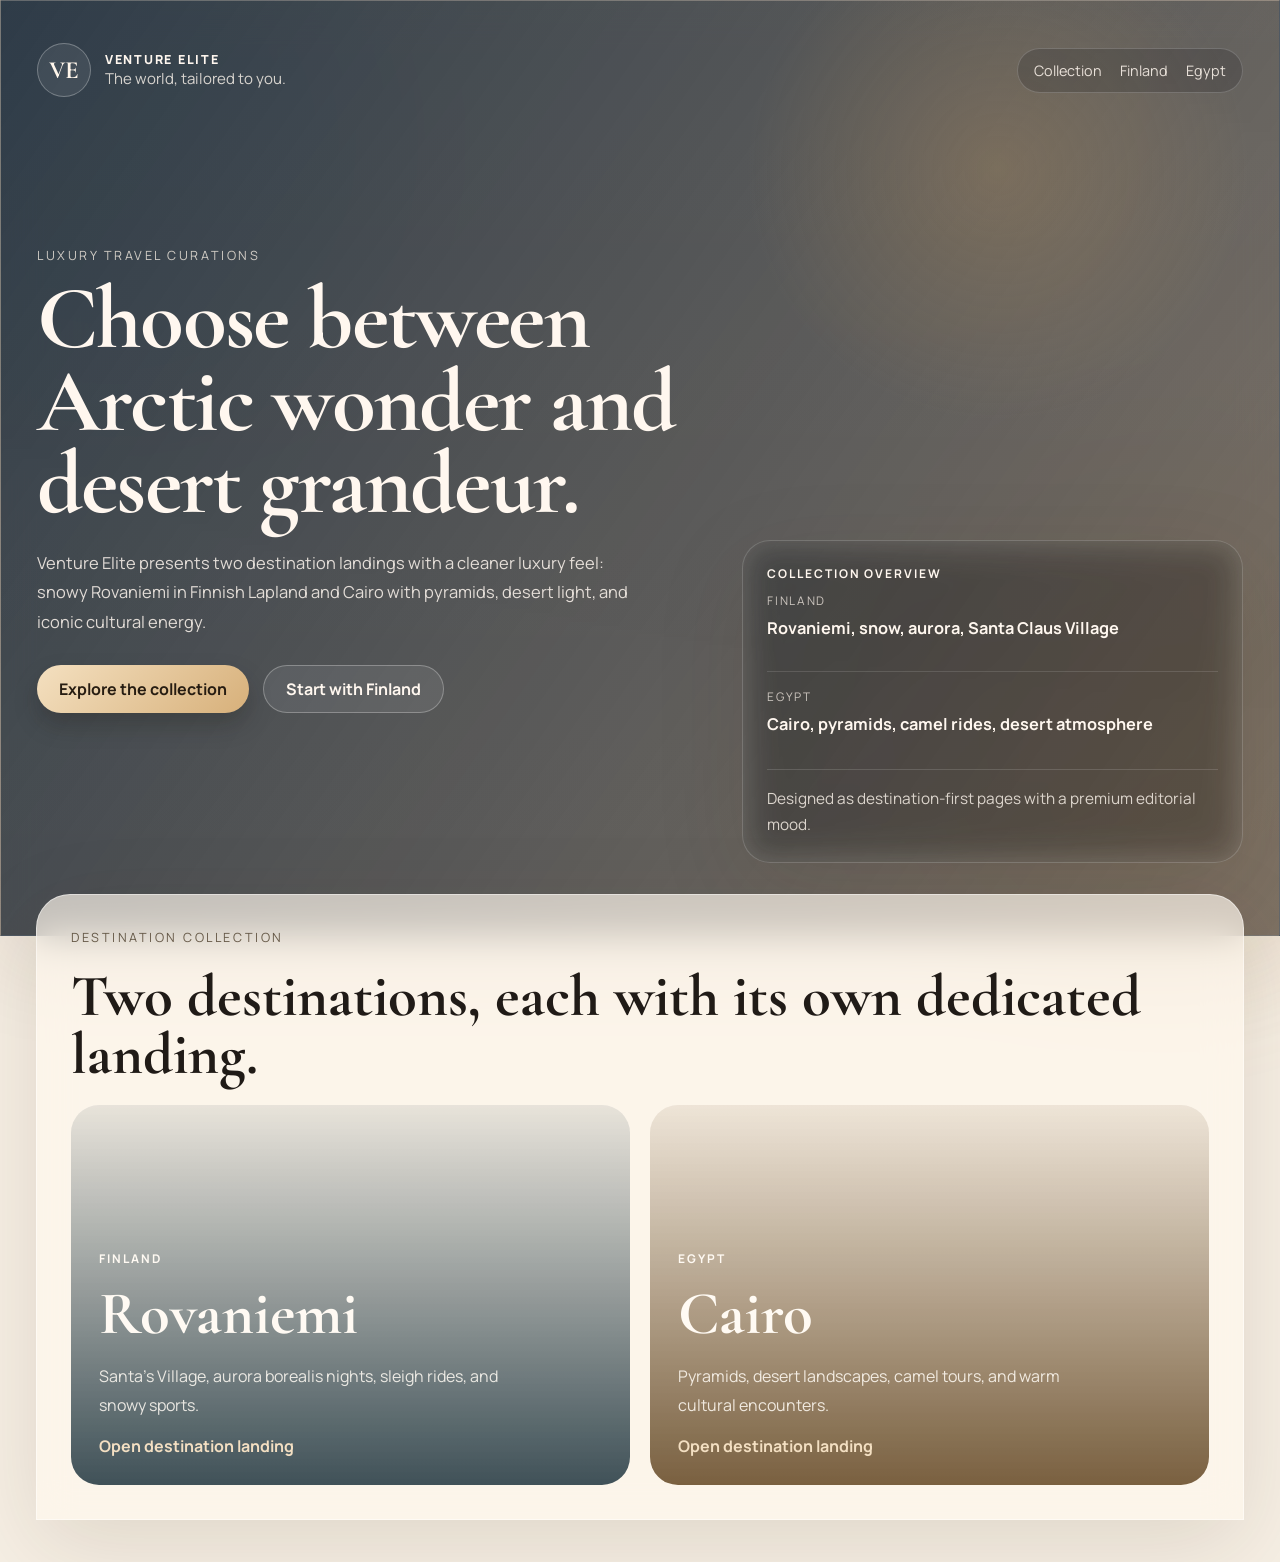
==== index.html @ dc2ef470 "Add files via upload" ====
<!DOCTYPE html>
<html lang="en">
<head>
  <meta charset="UTF-8">
  <meta name="viewport" content="width=device-width, initial-scale=1.0">
  <title>Venture Elite</title>
  <link rel="preconnect" href="https://fonts.googleapis.com">
  <link rel="preconnect" href="https://fonts.gstatic.com" crossorigin>
  <link href="https://fonts.googleapis.com/css2?family=Cormorant+Garamond:wght@500;600;700&family=Manrope:wght@400;500;700;800&display=swap" rel="stylesheet">
  <link rel="stylesheet" href="styles.css">
</head>
<body id="top" class="full-bleed">
  <div class="ambient ambient-one"></div>
  <div class="ambient ambient-two"></div>

  <div class="page-shell landing-shell">
    <header class="hero reveal">
      <nav class="topbar">
        <a class="brand-lockup" href="index.html">
          <div class="brand-mark">VE</div>
          <div class="brand-copy">
            <p class="brand-name">Venture Elite</p>
            <p class="brand-slogan">The world, tailored to you.</p>
          </div>
        </a>

        <div class="nav-links">
          <a href="#collection">Collection</a>
          <a href="finland.html">Finland</a>
          <a href="egypt.html">Egypt</a>
        </div>
      </nav>

      <div class="hero-grid">
        <div class="hero-copy">
          <p class="eyebrow">Luxury Travel Curations</p>
          <h1>Choose between Arctic wonder and desert grandeur.</h1>
          <p class="hero-text">
            Venture Elite presents two destination landings with a cleaner luxury feel: snowy
            Rovaniemi in Finnish Lapland and Cairo with pyramids, desert light, and iconic
            cultural energy.
          </p>

          <div class="hero-actions">
            <a class="hero-button primary" href="#collection">Explore the collection</a>
            <a class="hero-button secondary" href="finland.html">Start with Finland</a>
          </div>
        </div>

        <div class="hero-panel reveal delay-1">
          <div class="hero-panel-card">
            <p class="panel-label">Collection Overview</p>
            <div class="overview-list">
              <div class="overview-item">
                <span>Finland</span>
                <strong>Rovaniemi, snow, aurora, Santa Claus Village</strong>
              </div>
              <div class="overview-item">
                <span>Egypt</span>
                <strong>Cairo, pyramids, camel rides, desert atmosphere</strong>
              </div>
            </div>
            <div class="hero-panel-note">
              Designed as destination-first pages with a premium editorial mood.
            </div>
          </div>
        </div>
      </div>
    </header>

    <main>
      <section class="collection-section reveal" id="collection">
        <div class="section-heading">
          <p class="eyebrow dark">Destination Collection</p>
          <h2>Two destinations, each with its own dedicated landing.</h2>
        </div>

        <div class="collection-grid">
          <a class="collection-card finland-card reveal delay-1" href="finland.html">
            <span class="collection-kicker">Finland</span>
            <h3>Rovaniemi</h3>
            <p>Santa's Village, aurora borealis nights, sleigh rides, and snowy sports.</p>
            <span class="collection-link">Open destination landing</span>
          </a>

          <a class="collection-card egypt-card reveal delay-2" href="egypt.html">
            <span class="collection-kicker">Egypt</span>
            <h3>Cairo</h3>
            <p>Pyramids, desert landscapes, camel tours, and warm cultural encounters.</p>
            <span class="collection-link">Open destination landing</span>
          </a>
        </div>
      </section>
    </main>
  </div>

  <script src="script.js"></script>
</body>
</html>
---- styles.css ----
:root {
  --bg: #efe6d6;
  --bg-deep: #15120f;
  --surface: rgba(255, 248, 238, 0.68);
  --surface-strong: rgba(255, 250, 244, 0.88);
  --surface-dark: rgba(23, 20, 17, 0.62);
  --text: #201b17;
  --muted: #6b6156;
  --line: rgba(32, 27, 23, 0.1);
  --line-light: rgba(255, 255, 255, 0.14);
  --gold: #c69a5c;
  --gold-soft: #f3dfc2;
  --ice: #9bcedf;
  --sand: #dfb36c;
  --shadow: 0 24px 90px rgba(56, 35, 10, 0.12);
}

* {
  box-sizing: border-box;
}

html {
  scroll-behavior: smooth;
}

body {
  margin: 0;
  min-height: 100vh;
  font-family: "Manrope", sans-serif;
  color: var(--text);
  background:
    radial-gradient(circle at top left, rgba(155, 206, 223, 0.32), transparent 28%),
    radial-gradient(circle at top right, rgba(223, 179, 108, 0.26), transparent 24%),
    linear-gradient(180deg, #f8f0e5 0%, #efe5d6 52%, #f6eee3 100%);
  overflow-x: hidden;
}

a {
  color: inherit;
}

body.full-bleed {
  background: #f6efe4;
}

.ambient {
  position: fixed;
  inset: auto;
  width: 34rem;
  height: 34rem;
  border-radius: 50%;
  filter: blur(60px);
  opacity: 0.4;
  pointer-events: none;
  z-index: 0;
}

.ambient-one {
  top: -8rem;
  left: -10rem;
  background: rgba(155, 206, 223, 0.34);
}

.ambient-two {
  right: -10rem;
  top: 28rem;
  background: rgba(223, 179, 108, 0.24);
}

.page-shell {
  position: relative;
  z-index: 1;
  width: min(1240px, calc(100% - 30px));
  margin: 14px auto 32px;
}

.page-shell.landing-shell {
  width: 100%;
  margin: 0;
}

.hero,
.collection-section,
.destination-landing,
.concierge-section,
.story-card,
.tour-card,
.detail-band,
.hero-panel-card,
.floating-review {
  backdrop-filter: blur(18px);
  box-shadow: var(--shadow);
}

.hero {
  position: relative;
  overflow: hidden;
  border-radius: 38px;
  padding: 28px;
  min-height: 760px;
  color: #fff7ef;
  border: 1px solid rgba(255, 255, 255, 0.16);
  background:
    linear-gradient(125deg, rgba(11, 27, 43, 0.86), rgba(35, 20, 7, 0.56)),
    url("https://images.unsplash.com/photo-1516483638261-f4dbaf036963?auto=format&fit=crop&w=1800&q=80") center/cover;
}

.landing-shell .hero {
  border-radius: 0;
  min-height: 100vh;
  padding: 28px 0 48px;
}

.destination-hero.finland-hero {
  background:
    linear-gradient(125deg, rgba(12, 42, 66, 0.68), rgba(18, 32, 44, 0.42)),
    url("https://images.pexels.com/photos/688660/pexels-photo-688660.jpeg?auto=compress&cs=tinysrgb&w=1800") center/cover;
}

.destination-hero.egypt-hero {
  background:
    linear-gradient(125deg, rgba(86, 48, 9, 0.82), rgba(40, 22, 8, 0.56)),
    url("https://images.unsplash.com/photo-1503177119275-0aa32b3a9368?auto=format&fit=crop&w=1800&q=80") center/cover;
}

.hero::before {
  content: "";
  position: absolute;
  inset: 0;
  background:
    radial-gradient(circle at 78% 18%, rgba(198, 154, 92, 0.26), transparent 20%),
    linear-gradient(180deg, rgba(255, 255, 255, 0.02), rgba(255, 255, 255, 0));
  pointer-events: none;
}

.topbar,
.hero-grid {
  position: relative;
  z-index: 1;
}

.topbar {
  display: flex;
  align-items: center;
  justify-content: space-between;
  gap: 24px;
}

.landing-shell .topbar,
.landing-shell .hero-grid {
  width: min(1440px, calc(100% - 72px));
  margin-left: auto;
  margin-right: auto;
}

.landing-shell .topbar {
  padding-top: 14px;
}

.brand-lockup {
  display: inline-flex;
  align-items: center;
  gap: 14px;
  text-decoration: none;
}

.brand-mark {
  width: 54px;
  height: 54px;
  border-radius: 50%;
  display: grid;
  place-items: center;
  font-family: "Cormorant Garamond", serif;
  font-size: 1.55rem;
  font-weight: 700;
  color: #fff6eb;
  background: rgba(255, 255, 255, 0.08);
  border: 1px solid rgba(255, 255, 255, 0.28);
}

.brand-copy p {
  margin: 0;
}

.brand-name {
  text-transform: uppercase;
  letter-spacing: 0.14em;
  font-size: 0.78rem;
  font-weight: 800;
}

.brand-slogan {
  font-size: 0.94rem;
  color: rgba(255, 247, 239, 0.8);
}

.nav-links {
  display: inline-flex;
  align-items: center;
  gap: 18px;
  padding: 12px 16px;
  border-radius: 999px;
  background: rgba(255, 255, 255, 0.08);
  border: 1px solid rgba(255, 255, 255, 0.12);
}

.landing-shell .nav-links {
  background: rgba(32, 34, 37, 0.22);
  border: 1px solid rgba(255, 255, 255, 0.18);
}

.nav-links a {
  text-decoration: none;
  font-size: 0.9rem;
  color: rgba(255, 247, 239, 0.86);
}

.hero-grid {
  display: grid;
  grid-template-columns: 1.15fr 0.85fr;
  gap: 28px;
  align-items: end;
  min-height: calc(760px - 110px);
}

.landing-shell .hero-grid {
  min-height: calc(100vh - 110px);
  padding-bottom: 24px;
}

.hero-copy {
  max-width: 720px;
  align-self: center;
}

.eyebrow {
  margin: 0 0 14px;
  text-transform: uppercase;
  letter-spacing: 0.2em;
  font-size: 0.79rem;
  color: rgba(255, 246, 234, 0.76);
}

.eyebrow.dark {
  color: rgba(56, 40, 20, 0.72);
}

h1,
h2,
h3,
h4 {
  font-family: "Cormorant Garamond", serif;
  font-weight: 700;
}

.hero h1 {
  margin: 0;
  font-size: clamp(3.8rem, 7vw, 6.8rem);
  line-height: 0.92;
  letter-spacing: -0.02em;
}

.hero-text,
.landing-copy p,
.story-card p,
.tour-body p,
.detail-block strong,
.concierge-card p {
  line-height: 1.8;
}

.hero-text {
  max-width: 620px;
  margin: 22px 0 0;
  color: rgba(255, 247, 239, 0.84);
  font-size: 1.03rem;
}

.hero-actions {
  display: flex;
  gap: 14px;
  flex-wrap: wrap;
  margin-top: 28px;
}

.hero-button {
  display: inline-flex;
  align-items: center;
  justify-content: center;
  min-height: 48px;
  padding: 12px 22px;
  border-radius: 999px;
  text-decoration: none;
  font-weight: 700;
  transition: transform 180ms ease, box-shadow 180ms ease, background 180ms ease;
}

.hero-button:hover {
  transform: translateY(-2px);
}

.hero-button.primary {
  color: #271d12;
  background: linear-gradient(135deg, #f4e0c0, #d7b07a);
  box-shadow: 0 12px 24px rgba(25, 19, 14, 0.24);
}

.hero-button.secondary {
  color: #fff7ef;
  border: 1px solid rgba(255, 255, 255, 0.28);
  background: rgba(255, 255, 255, 0.08);
}

.hero-panel {
  display: grid;
  gap: 16px;
  align-self: end;
}

.hero-panel-card,
.floating-review {
  border-radius: 28px;
  padding: 24px;
  background: rgba(255, 250, 243, 0.1);
  border: 1px solid rgba(255, 255, 255, 0.16);
}

.hero-panel-note {
  margin-top: 16px;
  padding-top: 16px;
  border-top: 1px solid rgba(255, 255, 255, 0.14);
  color: rgba(255, 247, 239, 0.8);
  line-height: 1.7;
  font-size: 0.96rem;
}

.overview-list {
  display: grid;
  gap: 14px;
}

.overview-item {
  padding: 16px 0;
  border-top: 1px solid rgba(255, 255, 255, 0.12);
}

.overview-item:first-child {
  border-top: 0;
  padding-top: 0;
}

.overview-item span {
  display: block;
  margin-bottom: 6px;
  text-transform: uppercase;
  letter-spacing: 0.14em;
  font-size: 0.74rem;
  color: rgba(255, 247, 239, 0.72);
}

.overview-item strong {
  display: block;
  line-height: 1.6;
  font-size: 1.02rem;
}

.panel-label,
.review-tag,
.card-label,
.tour-type,
.collection-kicker {
  margin: 0 0 10px;
  text-transform: uppercase;
  letter-spacing: 0.16em;
  font-size: 0.75rem;
  font-weight: 700;
}

.hero-stat-grid {
  display: grid;
  grid-template-columns: repeat(3, minmax(0, 1fr));
  gap: 12px;
}

.hero-stat {
  padding: 18px 14px;
  border-radius: 22px;
  background: rgba(255, 255, 255, 0.08);
  border: 1px solid rgba(255, 255, 255, 0.12);
}

.hero-stat strong {
  display: block;
  font-size: 1.6rem;
  margin-bottom: 8px;
}

.hero-stat span,
.review-copy {
  color: rgba(255, 247, 239, 0.8);
  line-height: 1.7;
  font-size: 0.95rem;
}

.collection-section,
.destination-landing,
.concierge-section {
  margin-top: 28px;
  border-radius: 34px;
  padding: 34px;
  background: var(--surface);
  border: 1px solid rgba(255, 255, 255, 0.46);
}

.landing-shell .destination-landing,
.landing-shell main > .collection-section,
.landing-shell main > .concierge-section {
  width: min(1440px, calc(100% - 72px));
  margin-left: auto;
  margin-right: auto;
  margin-top: 0;
  border-radius: 34px 34px 0 0;
  transform: translateY(-42px);
}

.landing-shell main {
  margin-bottom: -42px;
}

.section-heading {
  display: grid;
  gap: 8px;
  margin-bottom: 22px;
}

.section-heading h2,
.section-heading h3,
.landing-copy h2 {
  margin: 0;
  font-size: clamp(2.4rem, 4.6vw, 4rem);
  line-height: 0.98;
}

.collection-grid {
  display: grid;
  grid-template-columns: repeat(2, minmax(0, 1fr));
  gap: 20px;
}

.collection-card {
  min-height: 380px;
  padding: 28px;
  border-radius: 28px;
  position: relative;
  overflow: hidden;
  text-decoration: none;
  color: #fffaf3;
  display: flex;
  flex-direction: column;
  justify-content: flex-end;
  isolation: isolate;
}

.collection-card::before {
  content: "";
  position: absolute;
  inset: 0;
  z-index: -1;
  background-size: cover;
  background-position: center;
  transform: scale(1.02);
  transition: transform 600ms ease;
}

.collection-card:hover::before {
  transform: scale(1.08);
}

.finland-card::before {
  background-image:
    linear-gradient(180deg, rgba(8, 33, 45, 0.08), rgba(8, 33, 45, 0.78)),
    url("https://images.unsplash.com/photo-1482192596544-9eb780fc7f66?auto=format&fit=crop&w=1600&q=80");
}

.egypt-card::before {
  background-image:
    linear-gradient(180deg, rgba(78, 47, 8, 0.08), rgba(78, 47, 8, 0.76)),
    url("https://images.unsplash.com/photo-1503177119275-0aa32b3a9368?auto=format&fit=crop&w=1600&q=80");
}

.collection-card h3 {
  margin: 0;
  font-size: clamp(2.5rem, 5vw, 3.8rem);
}

.collection-card p {
  max-width: 420px;
  margin: 12px 0 0;
  line-height: 1.8;
  color: rgba(255, 250, 243, 0.86);
}

.collection-link {
  margin-top: 16px;
  font-weight: 700;
  color: var(--gold-soft);
}

.landing-hero {
  display: grid;
  grid-template-columns: 1.1fr 0.75fr;
  gap: 24px;
  align-items: center;
  margin-bottom: 28px;
}

.landing-copy p {
  max-width: 680px;
  margin: 14px 0 0;
  color: var(--muted);
}

.landing-facts {
  display: grid;
  gap: 14px;
}

.fact-box,
.story-card,
.detail-block,
.concierge-card,
.reason-card,
.practical-card,
.experience-showcase-card {
  padding: 22px;
  border-radius: 24px;
  background: var(--surface-strong);
  border: 1px solid var(--line);
}

.fact-box span,
.detail-block span {
  display: block;
  margin-bottom: 8px;
  text-transform: uppercase;
  letter-spacing: 0.14em;
  font-size: 0.75rem;
  color: var(--muted);
}

.fact-box strong {
  font-size: 1.06rem;
  line-height: 1.6;
}

.story-grid {
  display: grid;
  grid-template-columns: repeat(2, minmax(0, 1fr));
  gap: 18px;
}

.finland-intro {
  display: grid;
  grid-template-columns: 1.08fr 0.92fr;
  gap: 34px;
  margin-bottom: 40px;
  padding: 8px 2px 0;
}

.intro-copy h2 {
  margin: 0;
  font-size: clamp(2.6rem, 4.8vw, 4.8rem);
  line-height: 0.96;
  max-width: 720px;
}

.intro-lead,
.intro-side p {
  margin: 0;
  color: var(--muted);
  line-height: 1.9;
}

.intro-lead {
  max-width: 640px;
  margin-top: 18px;
  font-size: 1.02rem;
}

.intro-facts {
  align-content: start;
}

.finland-reasons,
.practical-section {
  margin-top: 44px;
}

.reason-grid,
.practical-grid,
.experience-showcase-grid {
  display: grid;
  grid-template-columns: repeat(3, minmax(0, 1fr));
  gap: 16px;
}

.reason-card span {
  display: inline-flex;
  width: 40px;
  height: 40px;
  border-radius: 50%;
  align-items: center;
  justify-content: center;
  margin-bottom: 12px;
  font-weight: 800;
  color: #163246;
  background: rgba(155, 206, 223, 0.38);
}

.reason-card h4,
.practical-card h4,
.experience-showcase-body h4 {
  margin: 0 0 8px;
  font-size: 1.38rem;
  line-height: 1.08;
}

.reason-card p,
.practical-card p,
.experience-showcase-body p,
.santa-copy p {
  margin: 0;
  color: var(--muted);
  line-height: 1.8;
}

.santa-feature {
  margin-top: 44px;
  display: grid;
  grid-template-columns: 0.92fr 1.08fr;
  gap: 24px;
  align-items: stretch;
}

.santa-image {
  min-height: 420px;
  border-radius: 28px;
  background:
    linear-gradient(180deg, rgba(10, 36, 54, 0.08), rgba(10, 36, 54, 0.28)),
    url("https://images.pexels.com/photos/314860/pexels-photo-314860.jpeg?auto=compress&cs=tinysrgb&w=1600") center/cover;
  box-shadow: var(--shadow);
}

.santa-copy {
  padding: 28px;
  border-radius: 28px;
  background: linear-gradient(180deg, rgba(255, 255, 255, 0.82), rgba(245, 250, 252, 0.88));
  border: 1px solid rgba(32, 27, 23, 0.08);
  box-shadow: var(--shadow);
}

.santa-copy h3 {
  margin: 0 0 12px;
  font-size: clamp(2.2rem, 3.8vw, 3rem);
  line-height: 1;
}

.santa-points {
  display: grid;
  gap: 12px;
  margin-top: 18px;
}

.santa-point {
  padding: 16px 18px;
  border-radius: 18px;
  background: rgba(255, 255, 255, 0.72);
  border: 1px solid rgba(32, 27, 23, 0.08);
  color: var(--text);
  line-height: 1.7;
}

.finland-story-band {
  margin-top: 44px;
  display: grid;
  grid-template-columns: 1.18fr 0.82fr;
  gap: 18px;
  align-items: start;
}

.story-side-notes {
  display: grid;
  gap: 14px;
}

.story-note {
  padding: 22px;
  border-radius: 22px;
  background: rgba(255, 250, 244, 0.78);
  border: 1px solid var(--line);
}

.story-note span {
  display: block;
  margin-bottom: 8px;
  text-transform: uppercase;
  letter-spacing: 0.14em;
  font-size: 0.75rem;
  color: var(--muted);
}

.story-note strong {
  display: block;
  line-height: 1.75;
  font-size: 1rem;
  color: var(--text);
}

.story-card h3 {
  margin: 0 0 10px;
  font-size: 2rem;
  line-height: 1;
}

.story-card p {
  margin: 0;
  color: var(--muted);
}

.tour-showcase {
  margin-top: 44px;
}

.tour-grid {
  display: grid;
  grid-template-columns: repeat(3, minmax(0, 1fr));
  gap: 18px;
}

.tour-card {
  overflow: hidden;
  border-radius: 26px;
  background: var(--surface-strong);
  border: 1px solid rgba(255, 255, 255, 0.5);
}

.tour-image {
  min-height: 280px;
  background-size: cover;
  background-position: center;
}

.tour-body {
  padding: 20px;
}

.tour-body h4 {
  margin: 0 0 8px;
  font-size: 2rem;
  line-height: 1;
}

.tour-body p {
  margin: 0;
  color: var(--muted);
}

.detail-band {
  margin-top: 44px;
  display: grid;
  grid-template-columns: repeat(3, minmax(0, 1fr));
  gap: 16px;
  padding: 0;
  background: transparent;
  box-shadow: none;
}

.detail-block strong {
  display: block;
  font-size: 1rem;
  color: var(--text);
}

.concierge-grid {
  display: grid;
  grid-template-columns: repeat(3, minmax(0, 1fr));
  gap: 16px;
}

.concierge-card strong {
  display: block;
  margin-bottom: 10px;
  font-size: 1.1rem;
}

.concierge-card p {
  margin: 0;
  color: var(--muted);
}

.reveal {
  opacity: 0;
  transform: translateY(34px) scale(0.985);
  transition:
    opacity 800ms ease,
    transform 800ms ease;
}

.reveal.visible {
  opacity: 1;
  transform: translateY(0) scale(1);
}

.delay-1 {
  transition-delay: 120ms;
}

.delay-2 {
  transition-delay: 220ms;
}

@media (prefers-reduced-motion: reduce) {
  html {
    scroll-behavior: auto;
  }

  .reveal,
  .reveal.visible,
  .collection-card::before,
  .hero-button {
    transition: none;
    transform: none;
  }

  .reveal {
    opacity: 1;
  }
}

@media (max-width: 980px) {
  .hero-grid,
  .landing-hero,
  .story-grid,
  .tour-grid,
  .detail-band,
  .concierge-grid,
  .collection-grid,
  .finland-intro,
  .reason-grid,
  .practical-grid,
  .santa-feature,
  .finland-story-band {
    grid-template-columns: 1fr;
  }

  .hero {
    min-height: auto;
  }

  .landing-shell .hero {
    min-height: auto;
  }

  .hero-grid {
    min-height: auto;
    padding-top: 60px;
  }

  .hero-stat-grid {
    grid-template-columns: 1fr;
  }
}

@media (max-width: 760px) {
  .page-shell {
    width: min(100% - 18px, 1240px);
    margin: 9px auto 20px;
  }

  .page-shell.landing-shell {
    width: 100%;
    margin: 0;
  }

  .hero,
  .collection-section,
  .destination-landing,
  .concierge-section {
    padding: 20px;
    border-radius: 28px;
  }

  .landing-shell .hero {
    border-radius: 0;
    padding: 16px 0 34px;
  }

  .landing-shell .topbar,
  .landing-shell .hero-grid,
  .landing-shell .destination-landing,
  .landing-shell main > .collection-section,
  .landing-shell main > .concierge-section {
    width: min(100% - 24px, 1440px);
  }

  .landing-shell .destination-landing,
  .landing-shell main > .collection-section,
  .landing-shell main > .concierge-section {
    transform: translateY(-20px);
    border-radius: 28px 28px 0 0;
  }

  .topbar {
    flex-direction: column;
    align-items: flex-start;
  }

  .nav-links {
    width: 100%;
    flex-wrap: wrap;
    border-radius: 24px;
  }

  .hero h1 {
    font-size: clamp(3rem, 13vw, 4.8rem);
  }

  .collection-card,
  .tour-image {
    min-height: 240px;
  }

  .section-heading h2,
  .section-heading h3,
  .landing-copy h2 {
    font-size: clamp(2rem, 10vw, 3rem);
  }
}
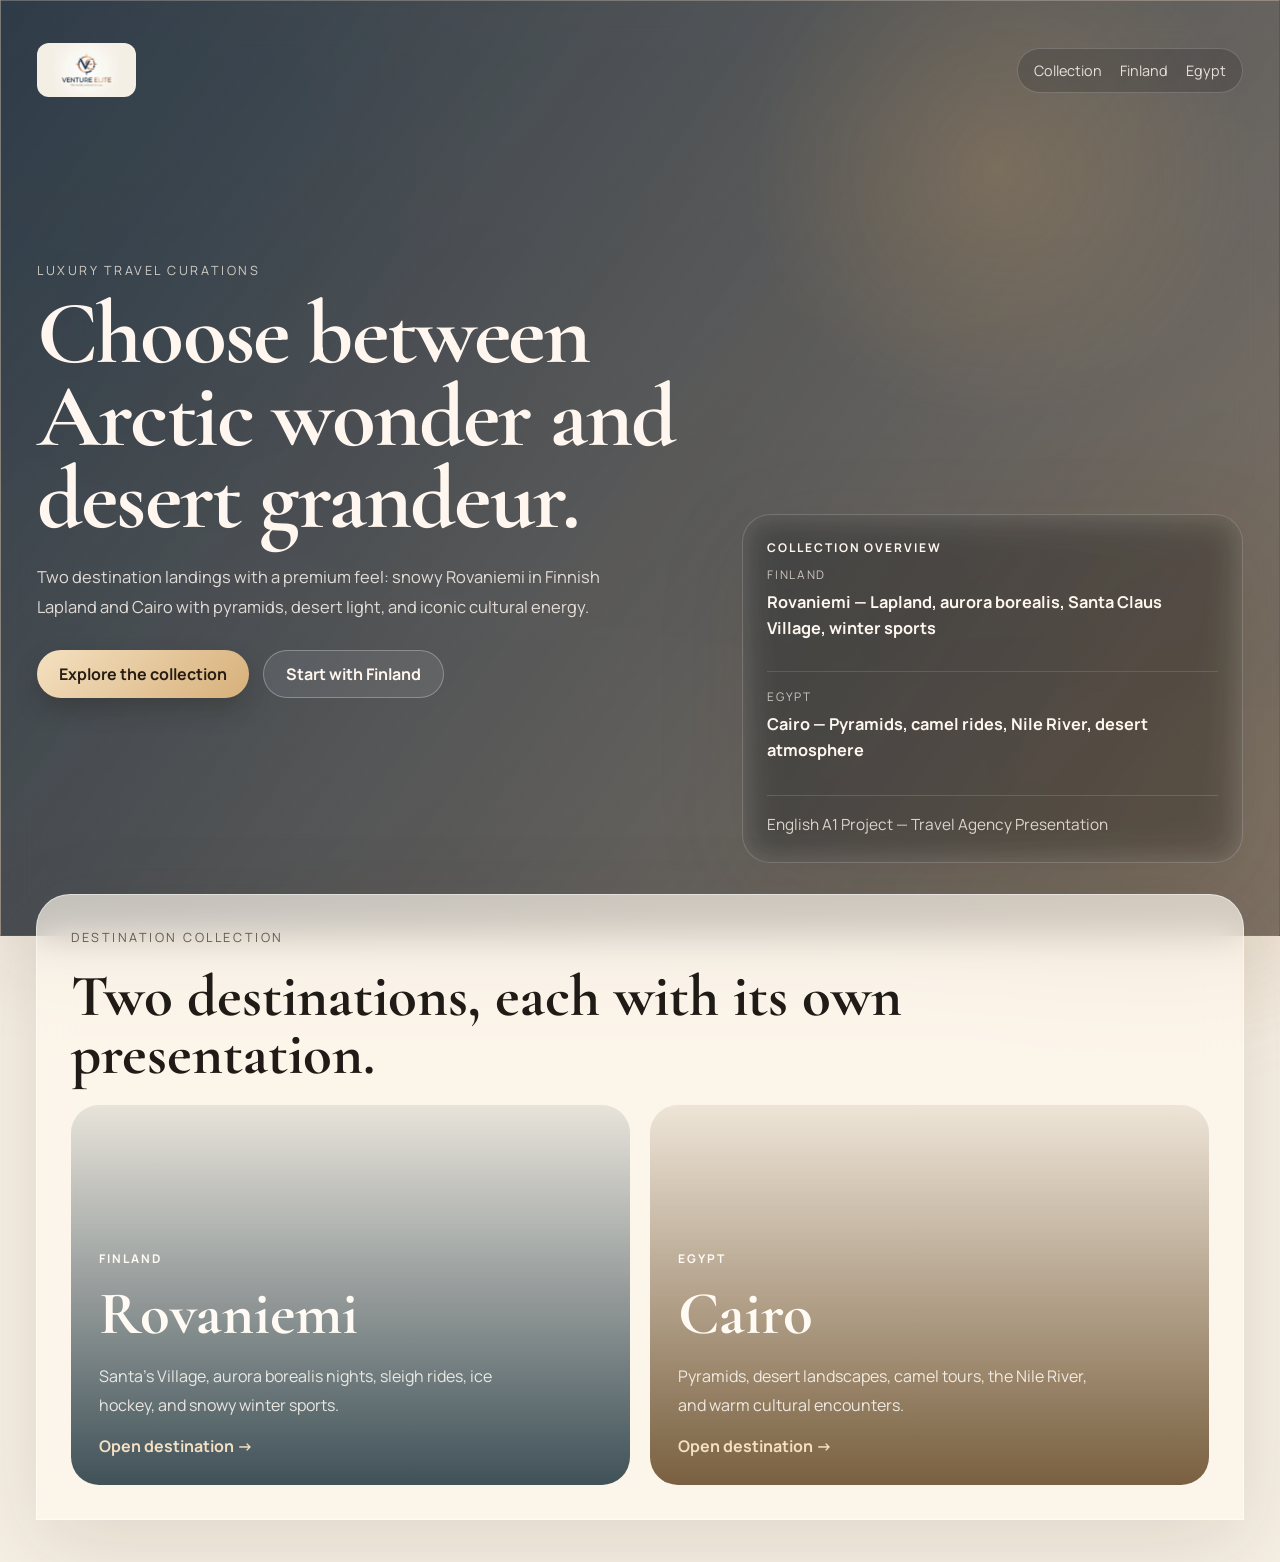
==== commit 8bde080f: "Adapt website for travel agency English A1 presentation - Add Logo.png to navbar across all pages - " ====
--- a/index.html
+++ b/index.html
@@ -17,11 +17,7 @@
     <header class="hero reveal">
       <nav class="topbar">
         <a class="brand-lockup" href="index.html">
-          <div class="brand-mark">VE</div>
-          <div class="brand-copy">
-            <p class="brand-name">Venture Elite</p>
-            <p class="brand-slogan">The world, tailored to you.</p>
-          </div>
+          <img src="Logo.png" alt="Travel Agency Logo" class="brand-logo">
         </a>
 
         <div class="nav-links">
@@ -36,9 +32,8 @@
           <p class="eyebrow">Luxury Travel Curations</p>
           <h1>Choose between Arctic wonder and desert grandeur.</h1>
           <p class="hero-text">
-            Venture Elite presents two destination landings with a cleaner luxury feel: snowy
-            Rovaniemi in Finnish Lapland and Cairo with pyramids, desert light, and iconic
-            cultural energy.
+            Two destination landings with a premium feel: snowy Rovaniemi in Finnish Lapland
+            and Cairo with pyramids, desert light, and iconic cultural energy.
           </p>
 
           <div class="hero-actions">
@@ -53,15 +48,15 @@
             <div class="overview-list">
               <div class="overview-item">
                 <span>Finland</span>
-                <strong>Rovaniemi, snow, aurora, Santa Claus Village</strong>
+                <strong>Rovaniemi — Lapland, aurora borealis, Santa Claus Village, winter sports</strong>
               </div>
               <div class="overview-item">
                 <span>Egypt</span>
-                <strong>Cairo, pyramids, camel rides, desert atmosphere</strong>
+                <strong>Cairo — Pyramids, camel rides, Nile River, desert atmosphere</strong>
               </div>
             </div>
             <div class="hero-panel-note">
-              Designed as destination-first pages with a premium editorial mood.
+              English A1 Project — Travel Agency Presentation
             </div>
           </div>
         </div>
@@ -72,22 +67,22 @@
       <section class="collection-section reveal" id="collection">
         <div class="section-heading">
           <p class="eyebrow dark">Destination Collection</p>
-          <h2>Two destinations, each with its own dedicated landing.</h2>
+          <h2>Two destinations, each with its own presentation.</h2>
         </div>
 
         <div class="collection-grid">
           <a class="collection-card finland-card reveal delay-1" href="finland.html">
             <span class="collection-kicker">Finland</span>
             <h3>Rovaniemi</h3>
-            <p>Santa's Village, aurora borealis nights, sleigh rides, and snowy sports.</p>
-            <span class="collection-link">Open destination landing</span>
+            <p>Santa's Village, aurora borealis nights, sleigh rides, ice hockey, and snowy winter sports.</p>
+            <span class="collection-link">Open destination →</span>
           </a>
 
           <a class="collection-card egypt-card reveal delay-2" href="egypt.html">
             <span class="collection-kicker">Egypt</span>
             <h3>Cairo</h3>
-            <p>Pyramids, desert landscapes, camel tours, and warm cultural encounters.</p>
-            <span class="collection-link">Open destination landing</span>
+            <p>Pyramids, desert landscapes, camel tours, the Nile River, and warm cultural encounters.</p>
+            <span class="collection-link">Open destination →</span>
           </a>
         </div>
       </section>
--- a/styles.css
+++ b/styles.css
@@ -479,7 +479,7 @@
 .finland-card::before {
   background-image:
     linear-gradient(180deg, rgba(8, 33, 45, 0.08), rgba(8, 33, 45, 0.78)),
-    url("https://images.unsplash.com/photo-1482192596544-9eb780fc7f66?auto=format&fit=crop&w=1600&q=80");
+    url("https://images.pexels.com/photos/688660/pexels-photo-688660.jpeg?auto=compress&cs=tinysrgb&w=1600");
 }
 
 .egypt-card::before {
@@ -817,6 +817,98 @@
 
 .delay-2 {
   transition-delay: 220ms;
+}
+
+/* Brand logo image */
+.brand-logo {
+  height: 54px;
+  width: auto;
+  border-radius: 12px;
+  display: block;
+}
+
+/* Presentation sections */
+.pres-section {
+  padding: 48px 0;
+  border-bottom: 1px solid var(--line);
+  scroll-margin-top: 24px;
+}
+
+.pres-section:last-child {
+  border-bottom: none;
+  padding-bottom: 100px;
+}
+
+.section-question {
+  margin: 6px 0 0;
+  color: var(--muted);
+  font-size: 1rem;
+  font-style: italic;
+}
+
+.food-faq {
+  margin: 10px 0 0;
+  font-size: 0.88rem;
+  color: var(--muted);
+  border-top: 1px solid var(--line);
+  padding-top: 8px;
+}
+
+/* Presentation navigation bar */
+.pres-nav {
+  position: fixed;
+  bottom: 0;
+  left: 0;
+  right: 0;
+  z-index: 200;
+  display: flex;
+  align-items: center;
+  justify-content: space-between;
+  gap: 16px;
+  padding: 14px 32px;
+  background: rgba(18, 15, 12, 0.92);
+  backdrop-filter: blur(20px);
+  border-top: 1px solid rgba(255, 255, 255, 0.1);
+}
+
+.pres-nav-btn {
+  padding: 10px 28px;
+  border-radius: 999px;
+  border: 1px solid rgba(255, 255, 255, 0.2);
+  background: rgba(255, 255, 255, 0.08);
+  color: #fff7ef;
+  font-family: "Manrope", sans-serif;
+  font-weight: 700;
+  font-size: 0.9rem;
+  cursor: pointer;
+  transition: background 180ms ease;
+}
+
+.pres-nav-btn:hover:not(:disabled) {
+  background: rgba(255, 255, 255, 0.18);
+}
+
+.pres-nav-btn:disabled {
+  opacity: 0.28;
+  cursor: default;
+}
+
+.pres-nav-info {
+  display: flex;
+  flex-direction: column;
+  align-items: center;
+  gap: 2px;
+}
+
+.pres-nav-info #sectionTitle {
+  color: #fff7ef;
+  font-weight: 700;
+  font-size: 0.95rem;
+}
+
+.pres-counter {
+  color: rgba(255, 247, 239, 0.55);
+  font-size: 0.8rem;
 }
 
 @media (prefers-reduced-motion: reduce) {
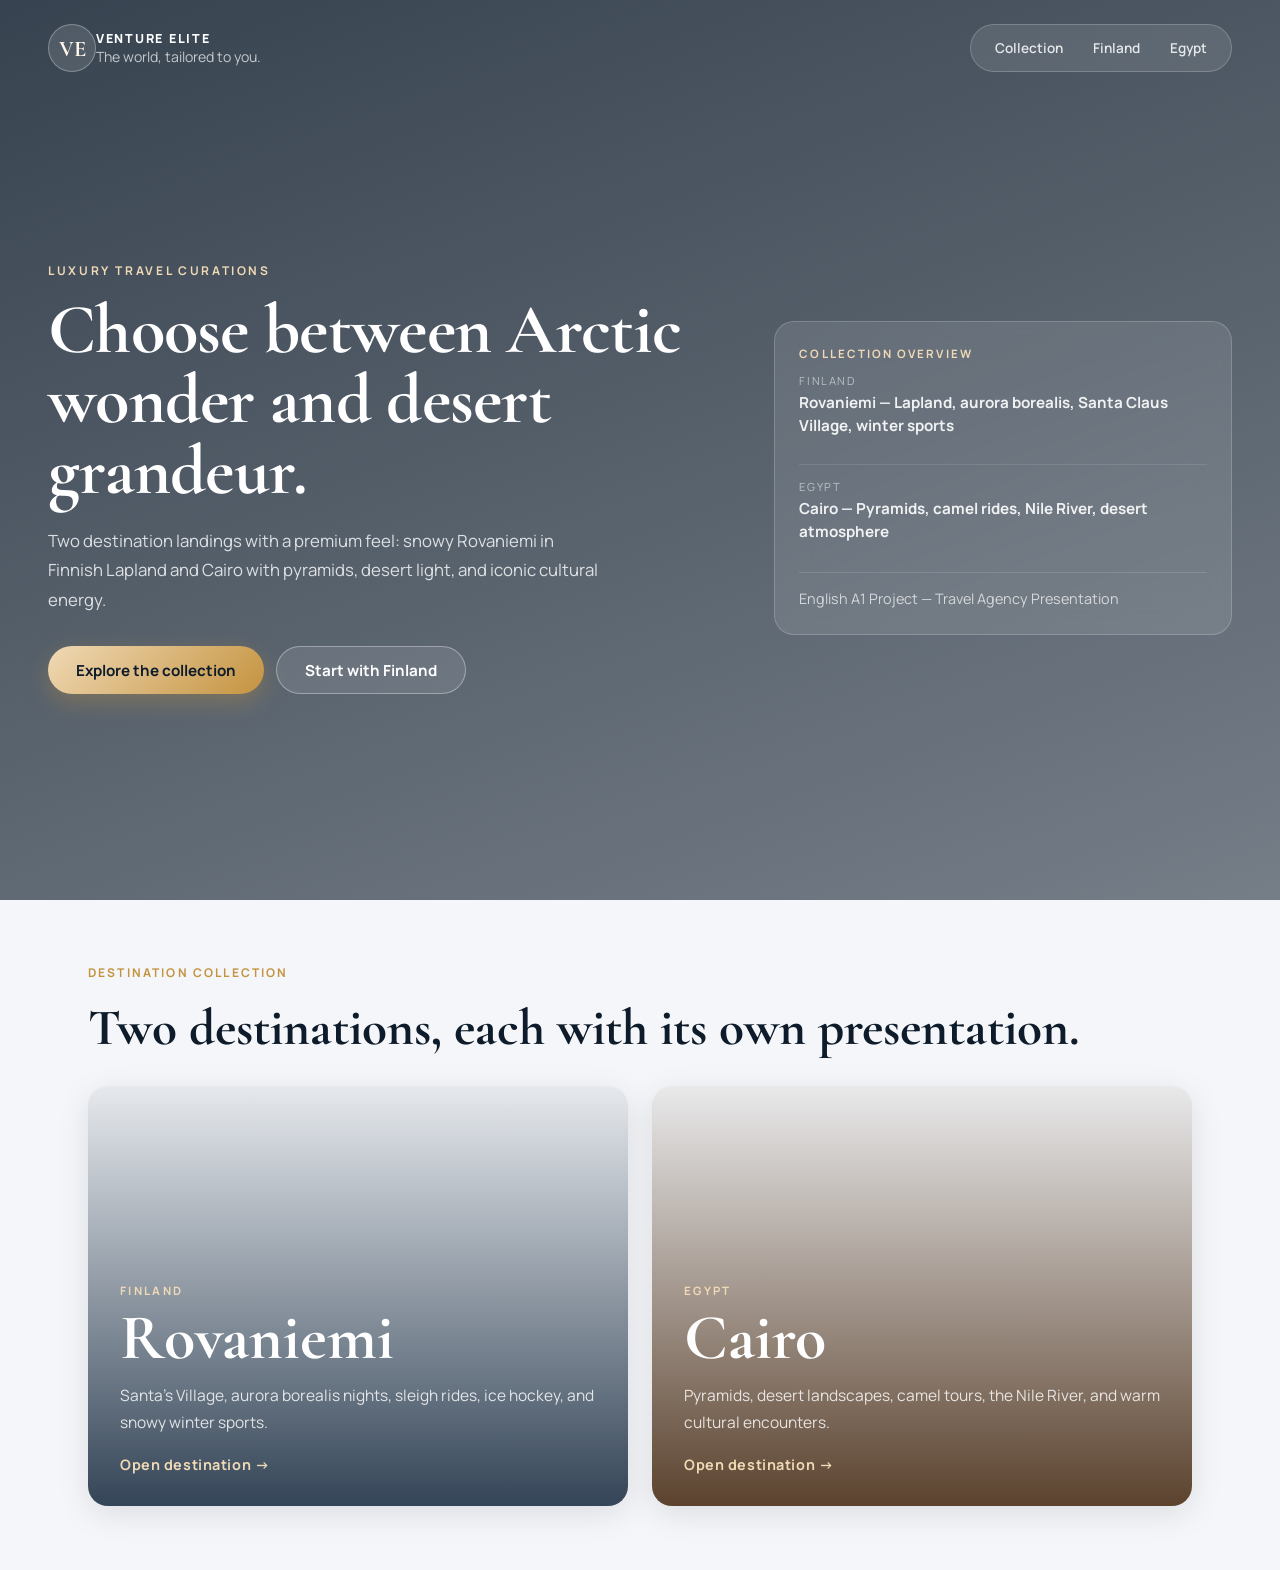
==== commit b28efc9a: "Revert logo to original VE brand mark Co-Authored-By: Claude Sonnet 4.6 <noreply@anthropic.com>" ====
--- a/index.html
+++ b/index.html
@@ -17,7 +17,11 @@
     <header class="hero reveal">
       <nav class="topbar">
         <a class="brand-lockup" href="index.html">
-          <img src="Logo.png" alt="Travel Agency Logo" class="brand-logo">
+          <div class="brand-mark">VE</div>
+          <div class="brand-copy">
+            <p class="brand-name">Venture Elite</p>
+            <p class="brand-slogan">The world, tailored to you.</p>
+          </div>
         </a>
 
         <div class="nav-links">
--- a/styles.css
+++ b/styles.css
@@ -1,18 +1,16 @@
 :root {
-  --bg: #efe6d6;
-  --bg-deep: #15120f;
-  --surface: rgba(255, 248, 238, 0.68);
-  --surface-strong: rgba(255, 250, 244, 0.88);
-  --surface-dark: rgba(23, 20, 17, 0.62);
-  --text: #201b17;
-  --muted: #6b6156;
-  --line: rgba(32, 27, 23, 0.1);
-  --line-light: rgba(255, 255, 255, 0.14);
-  --gold: #c69a5c;
-  --gold-soft: #f3dfc2;
-  --ice: #9bcedf;
-  --sand: #dfb36c;
-  --shadow: 0 24px 90px rgba(56, 35, 10, 0.12);
+  --navy: #0d1b2a;
+  --navy-mid: #1a2f45;
+  --gold: #c4933f;
+  --gold-light: #f0d9b5;
+  --white: #ffffff;
+  --bg: #f4f6f9;
+  --text: #1a1a2e;
+  --muted: #64748b;
+  --line: rgba(0, 0, 0, 0.08);
+  --shadow-sm: 0 2px 12px rgba(0, 0, 0, 0.07);
+  --shadow-md: 0 8px 32px rgba(0, 0, 0, 0.1);
+  --shadow-lg: 0 20px 60px rgba(0, 0, 0, 0.14);
 }
 
 * {
@@ -28,50 +26,29 @@
   min-height: 100vh;
   font-family: "Manrope", sans-serif;
   color: var(--text);
-  background:
-    radial-gradient(circle at top left, rgba(155, 206, 223, 0.32), transparent 28%),
-    radial-gradient(circle at top right, rgba(223, 179, 108, 0.26), transparent 24%),
-    linear-gradient(180deg, #f8f0e5 0%, #efe5d6 52%, #f6eee3 100%);
+  background: var(--bg);
   overflow-x: hidden;
 }
 
 a {
   color: inherit;
-}
-
-body.full-bleed {
-  background: #f6efe4;
-}
-
-.ambient {
-  position: fixed;
-  inset: auto;
-  width: 34rem;
-  height: 34rem;
-  border-radius: 50%;
-  filter: blur(60px);
-  opacity: 0.4;
-  pointer-events: none;
-  z-index: 0;
-}
-
-.ambient-one {
-  top: -8rem;
-  left: -10rem;
-  background: rgba(155, 206, 223, 0.34);
-}
-
-.ambient-two {
-  right: -10rem;
-  top: 28rem;
-  background: rgba(223, 179, 108, 0.24);
-}
-
+  text-decoration: none;
+}
+
+h1, h2, h3, h4 {
+  font-family: "Cormorant Garamond", serif;
+  font-weight: 700;
+}
+
+/* ─── AMBIENT (hidden in new design) ─── */
+.ambient { display: none; }
+
+/* ─── PAGE SHELL ─── */
 .page-shell {
   position: relative;
   z-index: 1;
-  width: min(1240px, calc(100% - 30px));
-  margin: 14px auto 32px;
+  width: min(1200px, calc(100% - 32px));
+  margin: 20px auto 40px;
 }
 
 .page-shell.landing-shell {
@@ -79,108 +56,73 @@
   margin: 0;
 }
 
-.hero,
-.collection-section,
-.destination-landing,
-.concierge-section,
-.story-card,
-.tour-card,
-.detail-band,
-.hero-panel-card,
-.floating-review {
-  backdrop-filter: blur(18px);
-  box-shadow: var(--shadow);
-}
-
+/* ─── HERO ─── */
 .hero {
   position: relative;
   overflow: hidden;
-  border-radius: 38px;
-  padding: 28px;
-  min-height: 760px;
-  color: #fff7ef;
-  border: 1px solid rgba(255, 255, 255, 0.16);
+  min-height: 100vh;
+  color: #ffffff;
+  display: flex;
+  flex-direction: column;
   background:
-    linear-gradient(125deg, rgba(11, 27, 43, 0.86), rgba(35, 20, 7, 0.56)),
-    url("https://images.unsplash.com/photo-1516483638261-f4dbaf036963?auto=format&fit=crop&w=1800&q=80") center/cover;
-}
-
-.landing-shell .hero {
-  border-radius: 0;
-  min-height: 100vh;
-  padding: 28px 0 48px;
+    linear-gradient(160deg, rgba(13, 27, 42, 0.82) 0%, rgba(13, 27, 42, 0.55) 100%),
+    url("https://images.unsplash.com/photo-1488085061387-422e29b40080?auto=format&fit=crop&w=1800&q=80") center/cover;
 }
 
 .destination-hero.finland-hero {
   background:
-    linear-gradient(125deg, rgba(12, 42, 66, 0.68), rgba(18, 32, 44, 0.42)),
+    linear-gradient(160deg, rgba(8, 28, 50, 0.85) 0%, rgba(8, 28, 50, 0.5) 100%),
     url("https://images.pexels.com/photos/688660/pexels-photo-688660.jpeg?auto=compress&cs=tinysrgb&w=1800") center/cover;
 }
 
 .destination-hero.egypt-hero {
   background:
-    linear-gradient(125deg, rgba(86, 48, 9, 0.82), rgba(40, 22, 8, 0.56)),
+    linear-gradient(160deg, rgba(60, 30, 5, 0.88) 0%, rgba(60, 30, 5, 0.55) 100%),
     url("https://images.unsplash.com/photo-1503177119275-0aa32b3a9368?auto=format&fit=crop&w=1800&q=80") center/cover;
 }
 
-.hero::before {
-  content: "";
-  position: absolute;
-  inset: 0;
-  background:
-    radial-gradient(circle at 78% 18%, rgba(198, 154, 92, 0.26), transparent 20%),
-    linear-gradient(180deg, rgba(255, 255, 255, 0.02), rgba(255, 255, 255, 0));
-  pointer-events: none;
-}
-
-.topbar,
-.hero-grid {
-  position: relative;
-  z-index: 1;
-}
-
+/* ─── TOPBAR ─── */
 .topbar {
   display: flex;
   align-items: center;
   justify-content: space-between;
-  gap: 24px;
-}
-
-.landing-shell .topbar,
-.landing-shell .hero-grid {
-  width: min(1440px, calc(100% - 72px));
-  margin-left: auto;
-  margin-right: auto;
-}
-
-.landing-shell .topbar {
-  padding-top: 14px;
+  gap: 20px;
+  padding: 24px 48px;
+  position: relative;
+  z-index: 10;
 }
 
 .brand-lockup {
   display: inline-flex;
   align-items: center;
-  gap: 14px;
-  text-decoration: none;
+}
+
+.brand-logo {
+  height: 48px;
+  width: auto;
+  display: block;
+  object-fit: contain;
+  border-radius: 8px;
+  background: rgba(255, 255, 255, 0.95);
+  padding: 5px 12px;
 }
 
 .brand-mark {
-  width: 54px;
-  height: 54px;
+  width: 48px;
+  height: 48px;
   border-radius: 50%;
   display: grid;
   place-items: center;
   font-family: "Cormorant Garamond", serif;
-  font-size: 1.55rem;
+  font-size: 1.4rem;
   font-weight: 700;
   color: #fff6eb;
-  background: rgba(255, 255, 255, 0.08);
-  border: 1px solid rgba(255, 255, 255, 0.28);
-}
-
-.brand-copy p {
-  margin: 0;
-}
+  background: rgba(255, 255, 255, 0.12);
+  border: 1px solid rgba(255, 255, 255, 0.3);
+  flex-shrink: 0;
+}
+
+.brand-copy p { margin: 0; }
 
 .brand-name {
   text-transform: uppercase;
@@ -190,97 +132,87 @@
 }
 
 .brand-slogan {
-  font-size: 0.94rem;
-  color: rgba(255, 247, 239, 0.8);
+  font-size: 0.88rem;
+  color: rgba(255, 255, 255, 0.7);
 }
 
 .nav-links {
   display: inline-flex;
   align-items: center;
-  gap: 18px;
-  padding: 12px 16px;
+  gap: 6px;
+  padding: 8px 12px;
   border-radius: 999px;
-  background: rgba(255, 255, 255, 0.08);
-  border: 1px solid rgba(255, 255, 255, 0.12);
-}
-
-.landing-shell .nav-links {
-  background: rgba(32, 34, 37, 0.22);
-  border: 1px solid rgba(255, 255, 255, 0.18);
+  background: rgba(255, 255, 255, 0.1);
+  border: 1px solid rgba(255, 255, 255, 0.2);
+  backdrop-filter: blur(12px);
 }
 
 .nav-links a {
   text-decoration: none;
-  font-size: 0.9rem;
-  color: rgba(255, 247, 239, 0.86);
-}
-
+  font-size: 0.85rem;
+  font-weight: 600;
+  color: rgba(255, 255, 255, 0.85);
+  padding: 6px 12px;
+  border-radius: 999px;
+  transition: background 180ms ease, color 180ms ease;
+}
+
+.nav-links a:hover {
+  background: rgba(255, 255, 255, 0.15);
+  color: #ffffff;
+}
+
+/* ─── HERO GRID ─── */
 .hero-grid {
   display: grid;
-  grid-template-columns: 1.15fr 0.85fr;
-  gap: 28px;
-  align-items: end;
-  min-height: calc(760px - 110px);
-}
-
-.landing-shell .hero-grid {
-  min-height: calc(100vh - 110px);
-  padding-bottom: 24px;
+  grid-template-columns: 1.2fr 0.8fr;
+  gap: 40px;
+  align-items: center;
+  flex: 1;
+  padding: 40px 48px 80px;
+  position: relative;
+  z-index: 1;
 }
 
 .hero-copy {
-  max-width: 720px;
-  align-self: center;
+  max-width: 680px;
 }
 
 .eyebrow {
-  margin: 0 0 14px;
+  margin: 0 0 16px;
   text-transform: uppercase;
-  letter-spacing: 0.2em;
-  font-size: 0.79rem;
-  color: rgba(255, 246, 234, 0.76);
+  letter-spacing: 0.22em;
+  font-size: 0.75rem;
+  font-weight: 700;
+  color: var(--gold-light);
 }
 
 .eyebrow.dark {
-  color: rgba(56, 40, 20, 0.72);
-}
-
-h1,
-h2,
-h3,
-h4 {
-  font-family: "Cormorant Garamond", serif;
-  font-weight: 700;
+  color: var(--gold);
+  letter-spacing: 0.18em;
 }
 
 .hero h1 {
   margin: 0;
-  font-size: clamp(3.8rem, 7vw, 6.8rem);
-  line-height: 0.92;
-  letter-spacing: -0.02em;
-}
-
-.hero-text,
-.landing-copy p,
-.story-card p,
-.tour-body p,
-.detail-block strong,
-.concierge-card p {
-  line-height: 1.8;
+  font-size: clamp(3.2rem, 5.5vw, 5.5rem);
+  line-height: 1;
+  letter-spacing: -0.01em;
+  color: #ffffff;
 }
 
 .hero-text {
-  max-width: 620px;
-  margin: 22px 0 0;
-  color: rgba(255, 247, 239, 0.84);
-  font-size: 1.03rem;
+  margin: 20px 0 0;
+  color: rgba(255, 255, 255, 0.8);
+  font-size: 1.05rem;
+  line-height: 1.75;
+  max-width: 560px;
 }
 
 .hero-actions {
   display: flex;
-  gap: 14px;
+  gap: 12px;
   flex-wrap: wrap;
-  margin-top: 28px;
+  margin-top: 32px;
 }
 
 .hero-button {
@@ -288,11 +220,12 @@
   align-items: center;
   justify-content: center;
   min-height: 48px;
-  padding: 12px 22px;
+  padding: 12px 28px;
   border-radius: 999px;
   text-decoration: none;
   font-weight: 700;
-  transition: transform 180ms ease, box-shadow 180ms ease, background 180ms ease;
+  font-size: 0.95rem;
+  transition: transform 180ms ease, box-shadow 180ms ease;
 }
 
 .hero-button:hover {
@@ -300,68 +233,31 @@
 }
 
 .hero-button.primary {
-  color: #271d12;
-  background: linear-gradient(135deg, #f4e0c0, #d7b07a);
-  box-shadow: 0 12px 24px rgba(25, 19, 14, 0.24);
+  color: var(--navy);
+  background: linear-gradient(135deg, #f0d9b5, #c4933f);
+  box-shadow: 0 8px 24px rgba(196, 147, 63, 0.35);
 }
 
 .hero-button.secondary {
-  color: #fff7ef;
-  border: 1px solid rgba(255, 255, 255, 0.28);
-  background: rgba(255, 255, 255, 0.08);
-}
-
+  color: #ffffff;
+  border: 1.5px solid rgba(255, 255, 255, 0.35);
+  background: rgba(255, 255, 255, 0.1);
+}
+
+/* ─── HERO PANEL ─── */
 .hero-panel {
   display: grid;
   gap: 16px;
-  align-self: end;
+  align-self: center;
 }
 
 .hero-panel-card,
 .floating-review {
-  border-radius: 28px;
+  border-radius: 20px;
   padding: 24px;
-  background: rgba(255, 250, 243, 0.1);
-  border: 1px solid rgba(255, 255, 255, 0.16);
-}
-
-.hero-panel-note {
-  margin-top: 16px;
-  padding-top: 16px;
-  border-top: 1px solid rgba(255, 255, 255, 0.14);
-  color: rgba(255, 247, 239, 0.8);
-  line-height: 1.7;
-  font-size: 0.96rem;
-}
-
-.overview-list {
-  display: grid;
-  gap: 14px;
-}
-
-.overview-item {
-  padding: 16px 0;
-  border-top: 1px solid rgba(255, 255, 255, 0.12);
-}
-
-.overview-item:first-child {
-  border-top: 0;
-  padding-top: 0;
-}
-
-.overview-item span {
-  display: block;
-  margin-bottom: 6px;
-  text-transform: uppercase;
-  letter-spacing: 0.14em;
-  font-size: 0.74rem;
-  color: rgba(255, 247, 239, 0.72);
-}
-
-.overview-item strong {
-  display: block;
-  line-height: 1.6;
-  font-size: 1.02rem;
+  background: rgba(255, 255, 255, 0.1);
+  border: 1px solid rgba(255, 255, 255, 0.18);
+  backdrop-filter: blur(16px);
 }
 
 .panel-label,
@@ -369,96 +265,375 @@
 .card-label,
 .tour-type,
 .collection-kicker {
-  margin: 0 0 10px;
+  margin: 0 0 12px;
   text-transform: uppercase;
-  letter-spacing: 0.16em;
-  font-size: 0.75rem;
-  font-weight: 700;
+  letter-spacing: 0.18em;
+  font-size: 0.72rem;
+  font-weight: 700;
+  color: var(--gold-light);
 }
 
 .hero-stat-grid {
   display: grid;
-  grid-template-columns: repeat(3, minmax(0, 1fr));
-  gap: 12px;
+  grid-template-columns: repeat(3, 1fr);
+  gap: 10px;
 }
 
 .hero-stat {
-  padding: 18px 14px;
-  border-radius: 22px;
+  padding: 16px 12px;
+  border-radius: 14px;
   background: rgba(255, 255, 255, 0.08);
   border: 1px solid rgba(255, 255, 255, 0.12);
 }
 
 .hero-stat strong {
   display: block;
-  font-size: 1.6rem;
-  margin-bottom: 8px;
+  font-size: 1.5rem;
+  font-family: "Cormorant Garamond", serif;
+  color: #ffffff;
+  margin-bottom: 4px;
 }
 
 .hero-stat span,
 .review-copy {
-  color: rgba(255, 247, 239, 0.8);
+  color: rgba(255, 255, 255, 0.7);
+  line-height: 1.5;
+  font-size: 0.82rem;
+}
+
+.hero-panel-note {
+  margin-top: 14px;
+  padding-top: 14px;
+  border-top: 1px solid rgba(255, 255, 255, 0.12);
+  color: rgba(255, 255, 255, 0.7);
+  line-height: 1.6;
+  font-size: 0.9rem;
+}
+
+.overview-list {
+  display: grid;
+  gap: 12px;
+}
+
+.overview-item {
+  padding: 14px 0;
+  border-top: 1px solid rgba(255, 255, 255, 0.1);
+}
+
+.overview-item:first-child {
+  border-top: 0;
+  padding-top: 0;
+}
+
+.overview-item span {
+  display: block;
+  margin-bottom: 4px;
+  text-transform: uppercase;
+  letter-spacing: 0.14em;
+  font-size: 0.7rem;
+  color: rgba(255, 255, 255, 0.55);
+}
+
+.overview-item strong {
+  display: block;
+  line-height: 1.5;
+  font-size: 0.95rem;
+  color: rgba(255, 255, 255, 0.9);
+}
+
+/* ─── MAIN CONTENT AREA ─── */
+.landing-shell main {
+  background: var(--bg);
+  margin: 0;
+}
+
+.destination-landing,
+.collection-section {
+  max-width: 1200px;
+  margin: 0 auto;
+  padding: 48px 48px 24px;
+  background: transparent;
+  border: none;
+  box-shadow: none;
+  backdrop-filter: none;
+}
+
+/* Remove weird overlap transforms */
+.landing-shell .destination-landing,
+.landing-shell main > .collection-section {
+  width: auto;
+  transform: none;
+  border-radius: 0;
+  margin: 0 auto;
+}
+
+/* ─── SECTION HEADING ─── */
+.section-heading {
+  display: grid;
+  gap: 6px;
+  margin-bottom: 32px;
+}
+
+.section-heading h2,
+.section-heading h3 {
+  margin: 0;
+  font-size: clamp(2rem, 4vw, 3.2rem);
+  line-height: 1;
+  color: var(--navy);
+}
+
+.section-question {
+  margin: 6px 0 0;
+  color: var(--muted);
+  font-size: 1rem;
+  font-style: italic;
+}
+
+/* ─── PRESENTATION SECTIONS ─── */
+.pres-section {
+  padding: 56px 0;
+  border-bottom: 1px solid var(--line);
+  scroll-margin-top: 24px;
+}
+
+.pres-section:last-child {
+  border-bottom: none;
+  padding-bottom: 100px;
+}
+
+/* ─── INTRO SECTION ─── */
+.finland-intro {
+  display: grid;
+  grid-template-columns: 1.1fr 0.9fr;
+  gap: 40px;
+  align-items: start;
+}
+
+.intro-copy h2 {
+  margin: 0;
+  font-size: clamp(2.2rem, 4vw, 3.6rem);
+  line-height: 1;
+  color: var(--navy);
+}
+
+.intro-lead {
+  margin: 16px 0 0;
+  color: var(--muted);
+  line-height: 1.9;
+  font-size: 1.05rem;
+}
+
+.intro-lead strong {
+  color: var(--text);
+}
+
+.landing-facts {
+  display: grid;
+  gap: 12px;
+}
+
+.intro-facts {
+  align-content: start;
+}
+
+/* ─── FACT BOX ─── */
+.fact-box {
+  padding: 20px 22px;
+  border-radius: 16px;
+  background: var(--white);
+  border: 1px solid var(--line);
+  box-shadow: var(--shadow-sm);
+}
+
+.fact-box span {
+  display: block;
+  margin-bottom: 6px;
+  text-transform: uppercase;
+  letter-spacing: 0.14em;
+  font-size: 0.72rem;
+  font-weight: 700;
+  color: var(--gold);
+}
+
+.fact-box strong {
+  font-size: 1rem;
+  line-height: 1.5;
+  color: var(--text);
+}
+
+/* ─── REASON CARDS (Sports, Eco) ─── */
+.reason-grid {
+  display: grid;
+  grid-template-columns: repeat(3, 1fr);
+  gap: 16px;
+}
+
+.reason-card {
+  padding: 24px;
+  border-radius: 16px;
+  background: var(--white);
+  border: 1px solid var(--line);
+  box-shadow: var(--shadow-sm);
+  transition: transform 200ms ease, box-shadow 200ms ease;
+}
+
+.reason-card:hover {
+  transform: translateY(-3px);
+  box-shadow: var(--shadow-md);
+}
+
+.reason-card span {
+  display: inline-flex;
+  width: 38px;
+  height: 38px;
+  border-radius: 10px;
+  align-items: center;
+  justify-content: center;
+  margin-bottom: 14px;
+  font-weight: 800;
+  font-size: 0.85rem;
+  color: var(--white);
+  background: var(--gold);
+}
+
+.reason-card h4 {
+  margin: 0 0 8px;
+  font-size: 1.35rem;
+  line-height: 1.1;
+  color: var(--navy);
+}
+
+.reason-card p {
+  margin: 0;
+  color: var(--muted);
+  line-height: 1.75;
+  font-size: 0.95rem;
+}
+
+/* ─── PRACTICAL CARDS (FAQ) ─── */
+.practical-grid {
+  display: grid;
+  grid-template-columns: repeat(3, 1fr);
+  gap: 16px;
+}
+
+.practical-card {
+  padding: 24px;
+  border-radius: 16px;
+  background: var(--white);
+  border: 1px solid var(--line);
+  box-shadow: var(--shadow-sm);
+}
+
+.practical-card h4 {
+  margin: 0 0 10px;
+  font-size: 1.2rem;
+  line-height: 1.2;
+  color: var(--navy);
+}
+
+.practical-card p {
+  margin: 0;
+  color: var(--muted);
+  line-height: 1.75;
+  font-size: 0.95rem;
+}
+
+.practical-card strong {
+  color: var(--text);
+}
+
+/* ─── TOUR CARDS (Food) ─── */
+.tour-grid {
+  display: grid;
+  grid-template-columns: repeat(3, 1fr);
+  gap: 20px;
+}
+
+.tour-card {
+  overflow: hidden;
+  border-radius: 18px;
+  background: var(--white);
+  border: 1px solid var(--line);
+  box-shadow: var(--shadow-sm);
+  transition: transform 200ms ease, box-shadow 200ms ease;
+}
+
+.tour-card:hover {
+  transform: translateY(-4px);
+  box-shadow: var(--shadow-md);
+}
+
+.tour-image {
+  height: 220px;
+  background-size: cover;
+  background-position: center;
+}
+
+.tour-body {
+  padding: 20px;
+}
+
+.tour-type {
+  color: var(--gold);
+  font-size: 0.72rem;
+  font-weight: 700;
+  letter-spacing: 0.18em;
+  margin: 0 0 8px;
+}
+
+.tour-body h4 {
+  margin: 0 0 8px;
+  font-size: 1.6rem;
+  line-height: 1.1;
+  color: var(--navy);
+}
+
+.tour-body p {
+  margin: 0;
+  color: var(--muted);
   line-height: 1.7;
-  font-size: 0.95rem;
-}
-
-.collection-section,
-.destination-landing,
-.concierge-section {
-  margin-top: 28px;
-  border-radius: 34px;
-  padding: 34px;
-  background: var(--surface);
-  border: 1px solid rgba(255, 255, 255, 0.46);
-}
-
-.landing-shell .destination-landing,
-.landing-shell main > .collection-section,
-.landing-shell main > .concierge-section {
-  width: min(1440px, calc(100% - 72px));
-  margin-left: auto;
-  margin-right: auto;
-  margin-top: 0;
-  border-radius: 34px 34px 0 0;
-  transform: translateY(-42px);
-}
-
-.landing-shell main {
-  margin-bottom: -42px;
-}
-
-.section-heading {
-  display: grid;
-  gap: 8px;
-  margin-bottom: 22px;
-}
-
-.section-heading h2,
-.section-heading h3,
-.landing-copy h2 {
-  margin: 0;
-  font-size: clamp(2.4rem, 4.6vw, 4rem);
-  line-height: 0.98;
+  font-size: 0.93rem;
+}
+
+.food-faq {
+  margin: 12px 0 0;
+  font-size: 0.85rem;
+  color: var(--muted);
+  border-top: 1px solid var(--line);
+  padding-top: 10px;
+}
+
+/* ─── COLLECTION SECTION (index.html) ─── */
+.collection-section {
+  padding: 64px 48px;
 }
 
 .collection-grid {
   display: grid;
-  grid-template-columns: repeat(2, minmax(0, 1fr));
-  gap: 20px;
+  grid-template-columns: repeat(2, 1fr);
+  gap: 24px;
 }
 
 .collection-card {
-  min-height: 380px;
-  padding: 28px;
-  border-radius: 28px;
+  min-height: 420px;
+  padding: 32px;
+  border-radius: 20px;
   position: relative;
   overflow: hidden;
   text-decoration: none;
-  color: #fffaf3;
+  color: #ffffff;
   display: flex;
   flex-direction: column;
   justify-content: flex-end;
   isolation: isolate;
+  box-shadow: var(--shadow-md);
+  transition: transform 300ms ease, box-shadow 300ms ease;
+}
+
+.collection-card:hover {
+  transform: translateY(-6px);
+  box-shadow: var(--shadow-lg);
 }
 
 .collection-card::before {
@@ -478,383 +653,65 @@
 
 .finland-card::before {
   background-image:
-    linear-gradient(180deg, rgba(8, 33, 45, 0.08), rgba(8, 33, 45, 0.78)),
+    linear-gradient(180deg, rgba(8, 28, 50, 0.05), rgba(8, 28, 50, 0.82)),
     url("https://images.pexels.com/photos/688660/pexels-photo-688660.jpeg?auto=compress&cs=tinysrgb&w=1600");
 }
 
 .egypt-card::before {
   background-image:
-    linear-gradient(180deg, rgba(78, 47, 8, 0.08), rgba(78, 47, 8, 0.76)),
+    linear-gradient(180deg, rgba(60, 30, 5, 0.05), rgba(60, 30, 5, 0.84)),
     url("https://images.unsplash.com/photo-1503177119275-0aa32b3a9368?auto=format&fit=crop&w=1600&q=80");
+}
+
+.collection-kicker {
+  display: inline-block;
+  margin-bottom: 8px;
+  text-transform: uppercase;
+  letter-spacing: 0.2em;
+  font-size: 0.72rem;
+  font-weight: 700;
+  color: var(--gold-light);
 }
 
 .collection-card h3 {
   margin: 0;
-  font-size: clamp(2.5rem, 5vw, 3.8rem);
+  font-size: clamp(2.8rem, 5vw, 4rem);
+  color: #ffffff;
+  line-height: 1;
 }
 
 .collection-card p {
-  max-width: 420px;
   margin: 12px 0 0;
-  line-height: 1.8;
-  color: rgba(255, 250, 243, 0.86);
+  line-height: 1.7;
+  color: rgba(255, 255, 255, 0.82);
+  font-size: 0.97rem;
 }
 
 .collection-link {
-  margin-top: 16px;
-  font-weight: 700;
-  color: var(--gold-soft);
-}
-
-.landing-hero {
-  display: grid;
-  grid-template-columns: 1.1fr 0.75fr;
-  gap: 24px;
-  align-items: center;
-  margin-bottom: 28px;
-}
-
-.landing-copy p {
-  max-width: 680px;
-  margin: 14px 0 0;
-  color: var(--muted);
-}
-
-.landing-facts {
-  display: grid;
-  gap: 14px;
-}
-
-.fact-box,
-.story-card,
-.detail-block,
-.concierge-card,
-.reason-card,
-.practical-card,
-.experience-showcase-card {
-  padding: 22px;
-  border-radius: 24px;
-  background: var(--surface-strong);
-  border: 1px solid var(--line);
-}
-
-.fact-box span,
-.detail-block span {
-  display: block;
-  margin-bottom: 8px;
-  text-transform: uppercase;
-  letter-spacing: 0.14em;
-  font-size: 0.75rem;
-  color: var(--muted);
-}
-
-.fact-box strong {
-  font-size: 1.06rem;
-  line-height: 1.6;
-}
-
-.story-grid {
-  display: grid;
-  grid-template-columns: repeat(2, minmax(0, 1fr));
-  gap: 18px;
-}
-
-.finland-intro {
-  display: grid;
-  grid-template-columns: 1.08fr 0.92fr;
-  gap: 34px;
-  margin-bottom: 40px;
-  padding: 8px 2px 0;
-}
-
-.intro-copy h2 {
-  margin: 0;
-  font-size: clamp(2.6rem, 4.8vw, 4.8rem);
-  line-height: 0.96;
-  max-width: 720px;
-}
-
-.intro-lead,
-.intro-side p {
-  margin: 0;
-  color: var(--muted);
-  line-height: 1.9;
-}
-
-.intro-lead {
-  max-width: 640px;
-  margin-top: 18px;
-  font-size: 1.02rem;
-}
-
-.intro-facts {
-  align-content: start;
-}
-
-.finland-reasons,
-.practical-section {
-  margin-top: 44px;
-}
-
-.reason-grid,
-.practical-grid,
-.experience-showcase-grid {
-  display: grid;
-  grid-template-columns: repeat(3, minmax(0, 1fr));
-  gap: 16px;
-}
-
-.reason-card span {
-  display: inline-flex;
-  width: 40px;
-  height: 40px;
-  border-radius: 50%;
-  align-items: center;
-  justify-content: center;
-  margin-bottom: 12px;
-  font-weight: 800;
-  color: #163246;
-  background: rgba(155, 206, 223, 0.38);
-}
-
-.reason-card h4,
-.practical-card h4,
-.experience-showcase-body h4 {
-  margin: 0 0 8px;
-  font-size: 1.38rem;
-  line-height: 1.08;
-}
-
-.reason-card p,
-.practical-card p,
-.experience-showcase-body p,
-.santa-copy p {
-  margin: 0;
-  color: var(--muted);
-  line-height: 1.8;
-}
-
-.santa-feature {
-  margin-top: 44px;
-  display: grid;
-  grid-template-columns: 0.92fr 1.08fr;
-  gap: 24px;
-  align-items: stretch;
-}
-
-.santa-image {
-  min-height: 420px;
-  border-radius: 28px;
-  background:
-    linear-gradient(180deg, rgba(10, 36, 54, 0.08), rgba(10, 36, 54, 0.28)),
-    url("https://images.pexels.com/photos/314860/pexels-photo-314860.jpeg?auto=compress&cs=tinysrgb&w=1600") center/cover;
-  box-shadow: var(--shadow);
-}
-
-.santa-copy {
-  padding: 28px;
-  border-radius: 28px;
-  background: linear-gradient(180deg, rgba(255, 255, 255, 0.82), rgba(245, 250, 252, 0.88));
-  border: 1px solid rgba(32, 27, 23, 0.08);
-  box-shadow: var(--shadow);
-}
-
-.santa-copy h3 {
-  margin: 0 0 12px;
-  font-size: clamp(2.2rem, 3.8vw, 3rem);
-  line-height: 1;
-}
-
-.santa-points {
-  display: grid;
-  gap: 12px;
-  margin-top: 18px;
-}
-
-.santa-point {
-  padding: 16px 18px;
-  border-radius: 18px;
-  background: rgba(255, 255, 255, 0.72);
-  border: 1px solid rgba(32, 27, 23, 0.08);
-  color: var(--text);
-  line-height: 1.7;
-}
-
-.finland-story-band {
-  margin-top: 44px;
-  display: grid;
-  grid-template-columns: 1.18fr 0.82fr;
-  gap: 18px;
-  align-items: start;
-}
-
-.story-side-notes {
-  display: grid;
-  gap: 14px;
-}
-
-.story-note {
-  padding: 22px;
-  border-radius: 22px;
-  background: rgba(255, 250, 244, 0.78);
-  border: 1px solid var(--line);
-}
-
-.story-note span {
-  display: block;
-  margin-bottom: 8px;
-  text-transform: uppercase;
-  letter-spacing: 0.14em;
-  font-size: 0.75rem;
-  color: var(--muted);
-}
-
-.story-note strong {
-  display: block;
-  line-height: 1.75;
-  font-size: 1rem;
-  color: var(--text);
-}
-
-.story-card h3 {
-  margin: 0 0 10px;
-  font-size: 2rem;
-  line-height: 1;
-}
-
-.story-card p {
-  margin: 0;
-  color: var(--muted);
-}
-
-.tour-showcase {
-  margin-top: 44px;
-}
-
-.tour-grid {
-  display: grid;
-  grid-template-columns: repeat(3, minmax(0, 1fr));
-  gap: 18px;
-}
-
-.tour-card {
-  overflow: hidden;
-  border-radius: 26px;
-  background: var(--surface-strong);
-  border: 1px solid rgba(255, 255, 255, 0.5);
-}
-
-.tour-image {
-  min-height: 280px;
-  background-size: cover;
-  background-position: center;
-}
-
-.tour-body {
-  padding: 20px;
-}
-
-.tour-body h4 {
-  margin: 0 0 8px;
-  font-size: 2rem;
-  line-height: 1;
-}
-
-.tour-body p {
-  margin: 0;
-  color: var(--muted);
-}
-
-.detail-band {
-  margin-top: 44px;
-  display: grid;
-  grid-template-columns: repeat(3, minmax(0, 1fr));
-  gap: 16px;
-  padding: 0;
-  background: transparent;
-  box-shadow: none;
-}
-
-.detail-block strong {
-  display: block;
-  font-size: 1rem;
-  color: var(--text);
-}
-
-.concierge-grid {
-  display: grid;
-  grid-template-columns: repeat(3, minmax(0, 1fr));
-  gap: 16px;
-}
-
-.concierge-card strong {
-  display: block;
-  margin-bottom: 10px;
-  font-size: 1.1rem;
-}
-
-.concierge-card p {
-  margin: 0;
-  color: var(--muted);
-}
-
+  display: inline-block;
+  margin-top: 20px;
+  font-weight: 700;
+  font-size: 0.9rem;
+  color: var(--gold-light);
+  letter-spacing: 0.04em;
+}
+
+/* ─── REVEAL ANIMATIONS ─── */
 .reveal {
   opacity: 0;
-  transform: translateY(34px) scale(0.985);
-  transition:
-    opacity 800ms ease,
-    transform 800ms ease;
+  transform: translateY(28px);
+  transition: opacity 700ms ease, transform 700ms ease;
 }
 
 .reveal.visible {
   opacity: 1;
-  transform: translateY(0) scale(1);
-}
-
-.delay-1 {
-  transition-delay: 120ms;
-}
-
-.delay-2 {
-  transition-delay: 220ms;
-}
-
-/* Brand logo image */
-.brand-logo {
-  height: 54px;
-  width: auto;
-  border-radius: 12px;
-  display: block;
-}
-
-/* Presentation sections */
-.pres-section {
-  padding: 48px 0;
-  border-bottom: 1px solid var(--line);
-  scroll-margin-top: 24px;
-}
-
-.pres-section:last-child {
-  border-bottom: none;
-  padding-bottom: 100px;
-}
-
-.section-question {
-  margin: 6px 0 0;
-  color: var(--muted);
-  font-size: 1rem;
-  font-style: italic;
-}
-
-.food-faq {
-  margin: 10px 0 0;
-  font-size: 0.88rem;
-  color: var(--muted);
-  border-top: 1px solid var(--line);
-  padding-top: 8px;
-}
-
-/* Presentation navigation bar */
+  transform: translateY(0);
+}
+
+.delay-1 { transition-delay: 100ms; }
+.delay-2 { transition-delay: 200ms; }
+
+/* ─── PRESENTATION NAV BAR ─── */
 .pres-nav {
   position: fixed;
   bottom: 0;
@@ -865,31 +722,32 @@
   align-items: center;
   justify-content: space-between;
   gap: 16px;
-  padding: 14px 32px;
-  background: rgba(18, 15, 12, 0.92);
+  padding: 14px 40px;
+  background: rgba(13, 27, 42, 0.96);
   backdrop-filter: blur(20px);
-  border-top: 1px solid rgba(255, 255, 255, 0.1);
+  border-top: 1px solid rgba(255, 255, 255, 0.08);
 }
 
 .pres-nav-btn {
   padding: 10px 28px;
   border-radius: 999px;
-  border: 1px solid rgba(255, 255, 255, 0.2);
-  background: rgba(255, 255, 255, 0.08);
-  color: #fff7ef;
+  border: 1.5px solid rgba(255, 255, 255, 0.2);
+  background: rgba(255, 255, 255, 0.06);
+  color: #ffffff;
   font-family: "Manrope", sans-serif;
   font-weight: 700;
-  font-size: 0.9rem;
+  font-size: 0.88rem;
   cursor: pointer;
-  transition: background 180ms ease;
+  transition: background 180ms ease, border-color 180ms ease;
 }
 
 .pres-nav-btn:hover:not(:disabled) {
-  background: rgba(255, 255, 255, 0.18);
+  background: rgba(196, 147, 63, 0.2);
+  border-color: var(--gold);
 }
 
 .pres-nav-btn:disabled {
-  opacity: 0.28;
+  opacity: 0.25;
   cursor: default;
 }
 
@@ -901,130 +759,157 @@
 }
 
 .pres-nav-info #sectionTitle {
-  color: #fff7ef;
-  font-weight: 700;
-  font-size: 0.95rem;
+  color: #ffffff;
+  font-weight: 700;
+  font-size: 0.92rem;
 }
 
 .pres-counter {
-  color: rgba(255, 247, 239, 0.55);
-  font-size: 0.8rem;
-}
-
+  color: rgba(255, 255, 255, 0.45);
+  font-size: 0.78rem;
+}
+
+/* ─── SECTION BANNER IMAGE ─── */
+.section-banner {
+  width: 100%;
+  height: 280px;
+  border-radius: 18px;
+  background-size: cover;
+  background-position: center;
+  margin-bottom: 28px;
+  box-shadow: var(--shadow-md);
+}
+
+/* ─── INTRODUCTION WITH SIDE IMAGE ─── */
+.intro-with-image {
+  display: grid;
+  grid-template-columns: 1fr 1fr;
+  gap: 32px;
+  align-items: start;
+}
+
+.intro-img {
+  height: 420px;
+  border-radius: 18px;
+  background-size: cover;
+  background-position: center;
+  box-shadow: var(--shadow-md);
+}
+
+.intro-right {
+  display: flex;
+  flex-direction: column;
+  gap: 20px;
+}
+
+/* ─── ECO SECTION WITH SIDE IMAGE ─── */
+.eco-layout {
+  display: grid;
+  grid-template-columns: 1.3fr 0.7fr;
+  gap: 24px;
+  align-items: start;
+}
+
+.eco-cards {
+  grid-template-columns: 1fr;
+}
+
+.eco-img {
+  min-height: 340px;
+  border-radius: 18px;
+  background-size: cover;
+  background-position: center;
+  box-shadow: var(--shadow-md);
+}
+
+/* ─── UNUSED LEGACY CLASSES (kept for safety) ─── */
+.story-card, .detail-band, .concierge-section,
+.santa-feature, .finland-reasons, .practical-section,
+.finland-story-band, .landing-hero, .story-grid,
+.tour-showcase, .detail-block, .concierge-grid,
+.concierge-card, .experience-showcase-grid { display: none; }
+
+/* ─── REDUCED MOTION ─── */
 @media (prefers-reduced-motion: reduce) {
-  html {
-    scroll-behavior: auto;
-  }
-
-  .reveal,
-  .reveal.visible,
-  .collection-card::before,
-  .hero-button {
+  html { scroll-behavior: auto; }
+  .reveal, .reveal.visible, .hero-button,
+  .collection-card::before, .reason-card, .tour-card {
     transition: none;
     transform: none;
   }
-
-  .reveal {
-    opacity: 1;
-  }
-}
-
+  .reveal { opacity: 1; }
+}
+
+/* ─── RESPONSIVE 980px ─── */
 @media (max-width: 980px) {
   .hero-grid,
-  .landing-hero,
-  .story-grid,
-  .tour-grid,
-  .detail-band,
-  .concierge-grid,
-  .collection-grid,
   .finland-intro,
   .reason-grid,
   .practical-grid,
-  .santa-feature,
-  .finland-story-band {
+  .tour-grid,
+  .collection-grid,
+  .hero-stat-grid,
+  .intro-with-image,
+  .eco-layout {
     grid-template-columns: 1fr;
   }
 
-  .hero {
-    min-height: auto;
-  }
-
-  .landing-shell .hero {
-    min-height: auto;
+  .eco-cards {
+    grid-template-columns: 1fr 1fr;
+  }
+
+  .intro-img,
+  .eco-img {
+    height: 260px;
   }
 
   .hero-grid {
-    min-height: auto;
-    padding-top: 60px;
-  }
-
-  .hero-stat-grid {
-    grid-template-columns: 1fr;
-  }
-}
-
-@media (max-width: 760px) {
-  .page-shell {
-    width: min(100% - 18px, 1240px);
-    margin: 9px auto 20px;
-  }
-
-  .page-shell.landing-shell {
-    width: 100%;
-    margin: 0;
-  }
-
-  .hero,
-  .collection-section,
+    padding: 32px 32px 80px;
+  }
+
+  .topbar {
+    padding: 20px 32px;
+  }
+
   .destination-landing,
-  .concierge-section {
-    padding: 20px;
-    border-radius: 28px;
-  }
-
-  .landing-shell .hero {
-    border-radius: 0;
-    padding: 16px 0 34px;
-  }
-
-  .landing-shell .topbar,
-  .landing-shell .hero-grid,
-  .landing-shell .destination-landing,
-  .landing-shell main > .collection-section,
-  .landing-shell main > .concierge-section {
-    width: min(100% - 24px, 1440px);
-  }
-
-  .landing-shell .destination-landing,
-  .landing-shell main > .collection-section,
-  .landing-shell main > .concierge-section {
-    transform: translateY(-20px);
-    border-radius: 28px 28px 0 0;
-  }
-
+  .collection-section {
+    padding: 40px 32px 24px;
+  }
+}
+
+/* ─── RESPONSIVE 680px ─── */
+@media (max-width: 680px) {
   .topbar {
     flex-direction: column;
     align-items: flex-start;
+    padding: 16px 20px;
   }
 
   .nav-links {
     width: 100%;
     flex-wrap: wrap;
-    border-radius: 24px;
+    border-radius: 16px;
+  }
+
+  .hero-grid {
+    padding: 24px 20px 80px;
   }
 
   .hero h1 {
-    font-size: clamp(3rem, 13vw, 4.8rem);
-  }
-
-  .collection-card,
-  .tour-image {
-    min-height: 240px;
-  }
-
-  .section-heading h2,
-  .section-heading h3,
-  .landing-copy h2 {
-    font-size: clamp(2rem, 10vw, 3rem);
-  }
-}
+    font-size: clamp(2.6rem, 11vw, 4rem);
+  }
+
+  .destination-landing,
+  .collection-section {
+    padding: 32px 20px 24px;
+  }
+
+  .pres-nav {
+    padding: 12px 20px;
+  }
+
+  .pres-nav-btn {
+    padding: 8px 18px;
+    font-size: 0.82rem;
+  }
+}
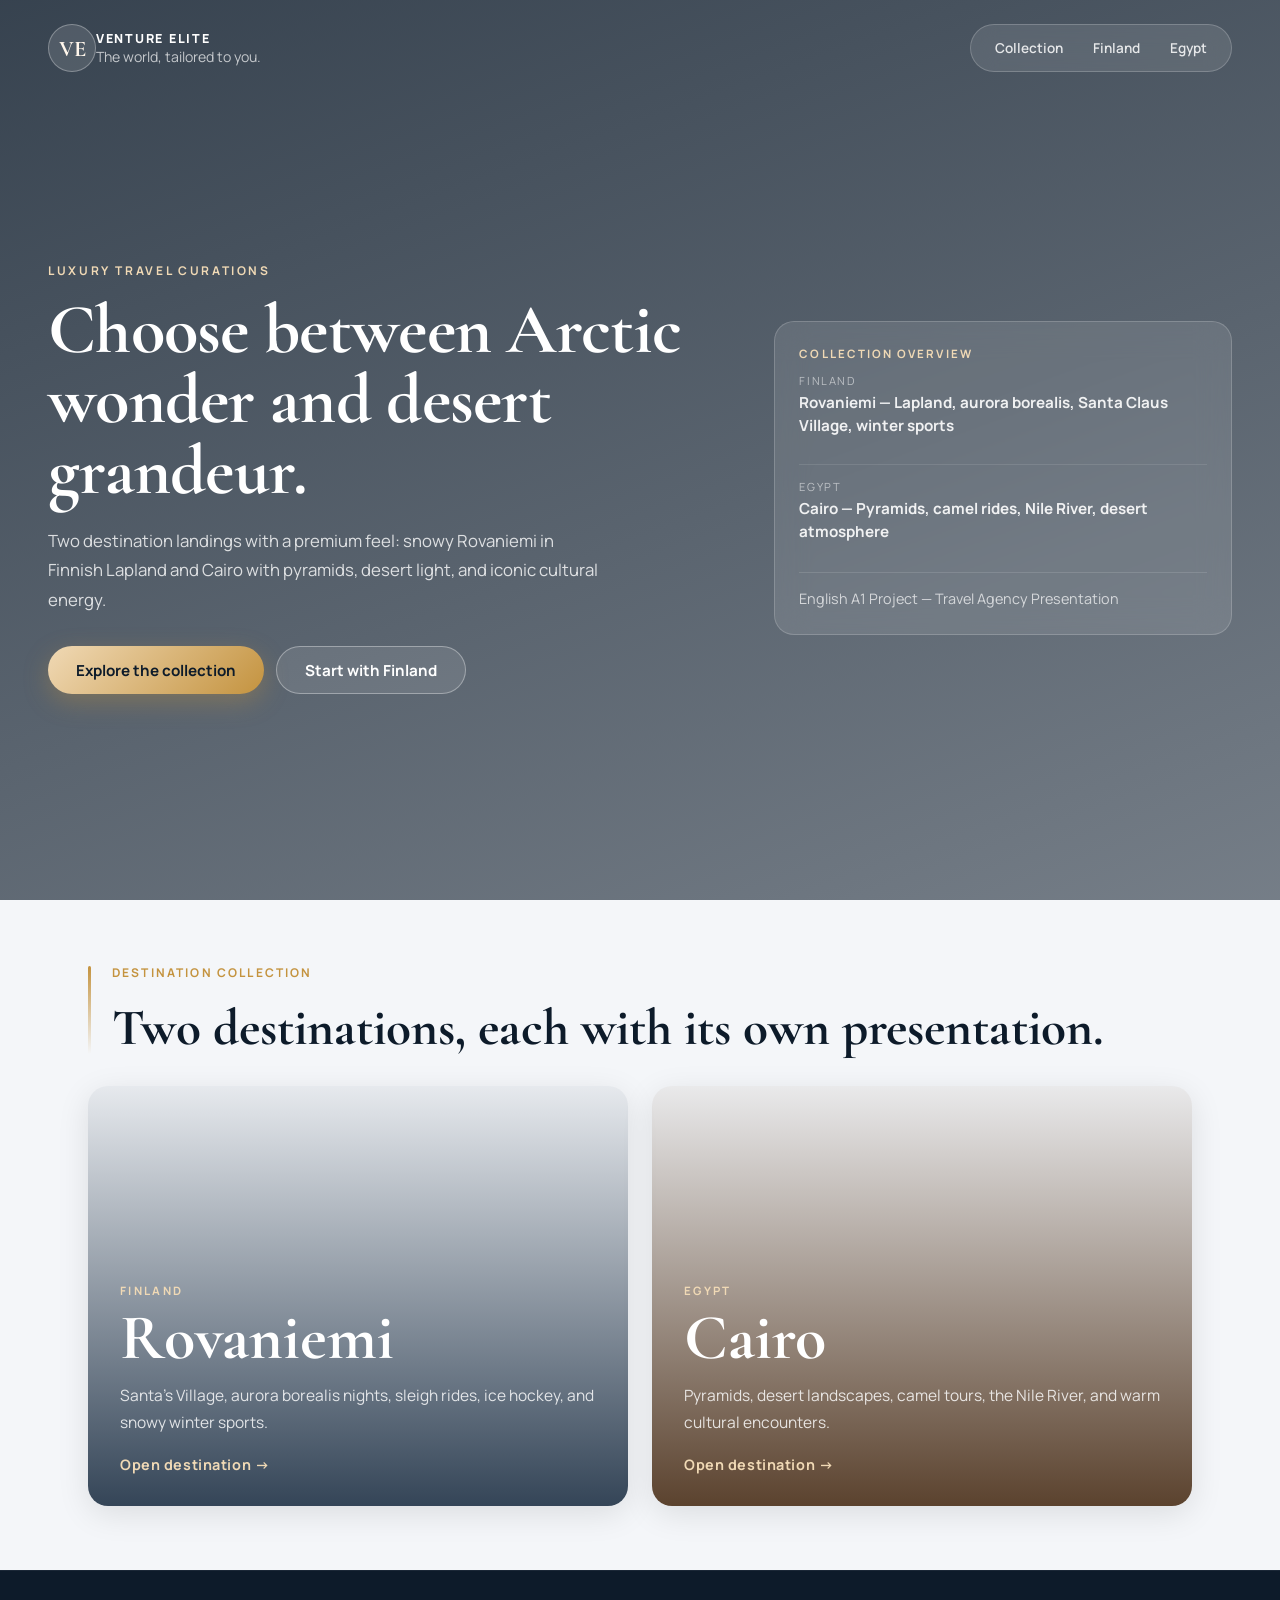
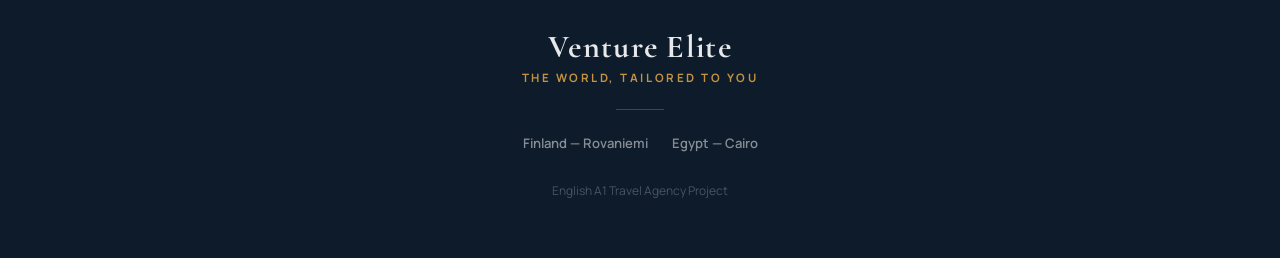
==== commit 0456249a: "Mejorar diseño visual con barra de progreso, animaciones y footer - Barra de progreso dorada en pági" ====
--- a/index.html
+++ b/index.html
@@ -65,6 +65,11 @@
           </div>
         </div>
       </div>
+
+      <div class="scroll-hint" aria-hidden="true">
+        <span class="scroll-hint-text">Explore</span>
+        <div class="scroll-hint-arrow"></div>
+      </div>
     </header>
 
     <main>
@@ -93,6 +98,17 @@
     </main>
   </div>
 
+  <footer class="site-footer">
+    <p class="footer-brand">Venture Elite</p>
+    <p class="footer-tagline">The world, tailored to you</p>
+    <div class="footer-divider"></div>
+    <div class="footer-links">
+      <a href="finland.html">Finland — Rovaniemi</a>
+      <a href="egypt.html">Egypt — Cairo</a>
+    </div>
+    <p class="footer-note">English A1 Travel Agency Project</p>
+  </footer>
+
   <script src="script.js"></script>
 </body>
 </html>
--- a/styles.css
+++ b/styles.css
@@ -838,6 +838,207 @@
     transform: none;
   }
   .reveal { opacity: 1; }
+  .scroll-hint-arrow { animation: none; }
+  #page-progress { animation: none; }
+}
+
+/* ━━━━━━━━━━━━━━━━━━━━━━━━━━━━━━━━━━━━━━━━━━━━━━━━━━━
+   ENHANCEMENTS
+   ━━━━━━━━━━━━━━━━━━━━━━━━━━━━━━━━━━━━━━━━━━━━━━━━━━━ */
+
+/* ─── PAGE PROGRESS BAR ─── */
+#page-progress {
+  position: fixed;
+  top: 0;
+  left: 0;
+  height: 3px;
+  width: 0%;
+  background: linear-gradient(90deg, var(--gold) 0%, var(--gold-light) 50%, var(--gold) 100%);
+  background-size: 200% 100%;
+  z-index: 999;
+  pointer-events: none;
+  box-shadow: 0 0 14px rgba(196, 147, 63, 0.55);
+  animation: progressShimmer 2.5s linear infinite;
+}
+
+@keyframes progressShimmer {
+  0%   { background-position: 200% center; }
+  100% { background-position: 0% center; }
+}
+
+/* ─── SCROLL HINT ─── */
+.scroll-hint {
+  position: absolute;
+  bottom: 90px;
+  left: 50%;
+  transform: translateX(-50%);
+  display: flex;
+  flex-direction: column;
+  align-items: center;
+  gap: 10px;
+  z-index: 10;
+  opacity: 1;
+  transition: opacity 600ms ease;
+  pointer-events: none;
+  user-select: none;
+}
+
+.scroll-hint.hidden {
+  opacity: 0;
+}
+
+.scroll-hint-text {
+  font-size: 0.6rem;
+  letter-spacing: 0.28em;
+  text-transform: uppercase;
+  color: rgba(255, 255, 255, 0.5);
+  font-weight: 700;
+}
+
+.scroll-hint-arrow {
+  width: 18px;
+  height: 18px;
+  border-right: 1.5px solid rgba(255, 255, 255, 0.45);
+  border-bottom: 1.5px solid rgba(255, 255, 255, 0.45);
+  transform: rotate(45deg);
+  animation: arrowBounce 1.5s ease-in-out infinite;
+}
+
+@keyframes arrowBounce {
+  0%, 100% { transform: rotate(45deg) translateY(0px); opacity: 0.45; }
+  50%       { transform: rotate(45deg) translateY(6px); opacity: 1; }
+}
+
+/* ─── SECTION HEADING ACCENT LINE ─── */
+.section-heading {
+  position: relative;
+  padding-left: 24px;
+}
+
+.section-heading::before {
+  content: "";
+  position: absolute;
+  left: 0;
+  top: 2px;
+  bottom: 0;
+  width: 3px;
+  border-radius: 2px;
+  background: linear-gradient(to bottom, var(--gold), rgba(196, 147, 63, 0));
+}
+
+/* ─── CARD HOVER GOLD INSET ACCENT ─── */
+.reason-card:hover {
+  transform: translateY(-3px);
+  box-shadow: inset 3px 0 0 var(--gold), var(--shadow-md);
+}
+
+.practical-card {
+  transition: transform 200ms ease, box-shadow 200ms ease;
+}
+
+.practical-card:hover {
+  transform: translateY(-3px);
+  box-shadow: inset 3px 0 0 var(--gold), var(--shadow-md);
+}
+
+/* ─── FACT BOX HOVER ─── */
+.fact-box {
+  transition: transform 200ms ease, box-shadow 200ms ease, border-color 200ms ease;
+}
+
+.fact-box:hover {
+  transform: translateX(6px);
+  box-shadow: var(--shadow-md);
+  border-color: rgba(196, 147, 63, 0.35);
+}
+
+/* ─── NAV ACTIVE LINK ─── */
+.nav-links a.active {
+  background: rgba(196, 147, 63, 0.22);
+  color: #ffffff;
+  box-shadow: inset 0 0 0 1px rgba(196, 147, 63, 0.3);
+}
+
+/* ─── PRESENTATION NAV PROGRESS STRIP ─── */
+.pres-progress {
+  position: absolute;
+  bottom: 100%;
+  left: 0;
+  right: 0;
+  height: 3px;
+  background: rgba(255, 255, 255, 0.07);
+  overflow: hidden;
+}
+
+.pres-progress-fill {
+  height: 100%;
+  background: linear-gradient(90deg, var(--gold), var(--gold-light));
+  width: 0%;
+  transition: width 400ms cubic-bezier(0.4, 0, 0.2, 1);
+  box-shadow: 2px 0 10px rgba(196, 147, 63, 0.4);
+}
+
+/* ─── FOOTER ─── */
+.site-footer {
+  background: var(--navy);
+  padding: 56px 48px;
+  text-align: center;
+  border-top: 1px solid rgba(255, 255, 255, 0.06);
+}
+
+.footer-brand {
+  font-family: "Cormorant Garamond", serif;
+  font-size: 2rem;
+  font-weight: 700;
+  color: rgba(255, 255, 255, 0.9);
+  letter-spacing: 0.04em;
+  margin: 0 0 4px;
+}
+
+.footer-tagline {
+  font-size: 0.72rem;
+  letter-spacing: 0.22em;
+  text-transform: uppercase;
+  color: var(--gold);
+  font-weight: 700;
+  margin: 0 0 24px;
+}
+
+.footer-divider {
+  width: 48px;
+  height: 1px;
+  background: rgba(196, 147, 63, 0.35);
+  margin: 0 auto 24px;
+}
+
+.footer-links {
+  display: flex;
+  gap: 24px;
+  justify-content: center;
+  margin-bottom: 28px;
+  flex-wrap: wrap;
+}
+
+.footer-links a {
+  font-size: 0.82rem;
+  font-weight: 600;
+  color: rgba(255, 255, 255, 0.5);
+  transition: color 180ms ease;
+}
+
+.footer-links a:hover {
+  color: var(--gold-light);
+}
+
+.footer-note {
+  font-size: 0.75rem;
+  color: rgba(255, 255, 255, 0.25);
+  line-height: 1.8;
+  margin: 0;
+}
+
+@media (max-width: 680px) {
+  .site-footer { padding: 40px 20px; }
 }
 
 /* ─── RESPONSIVE 980px ─── */
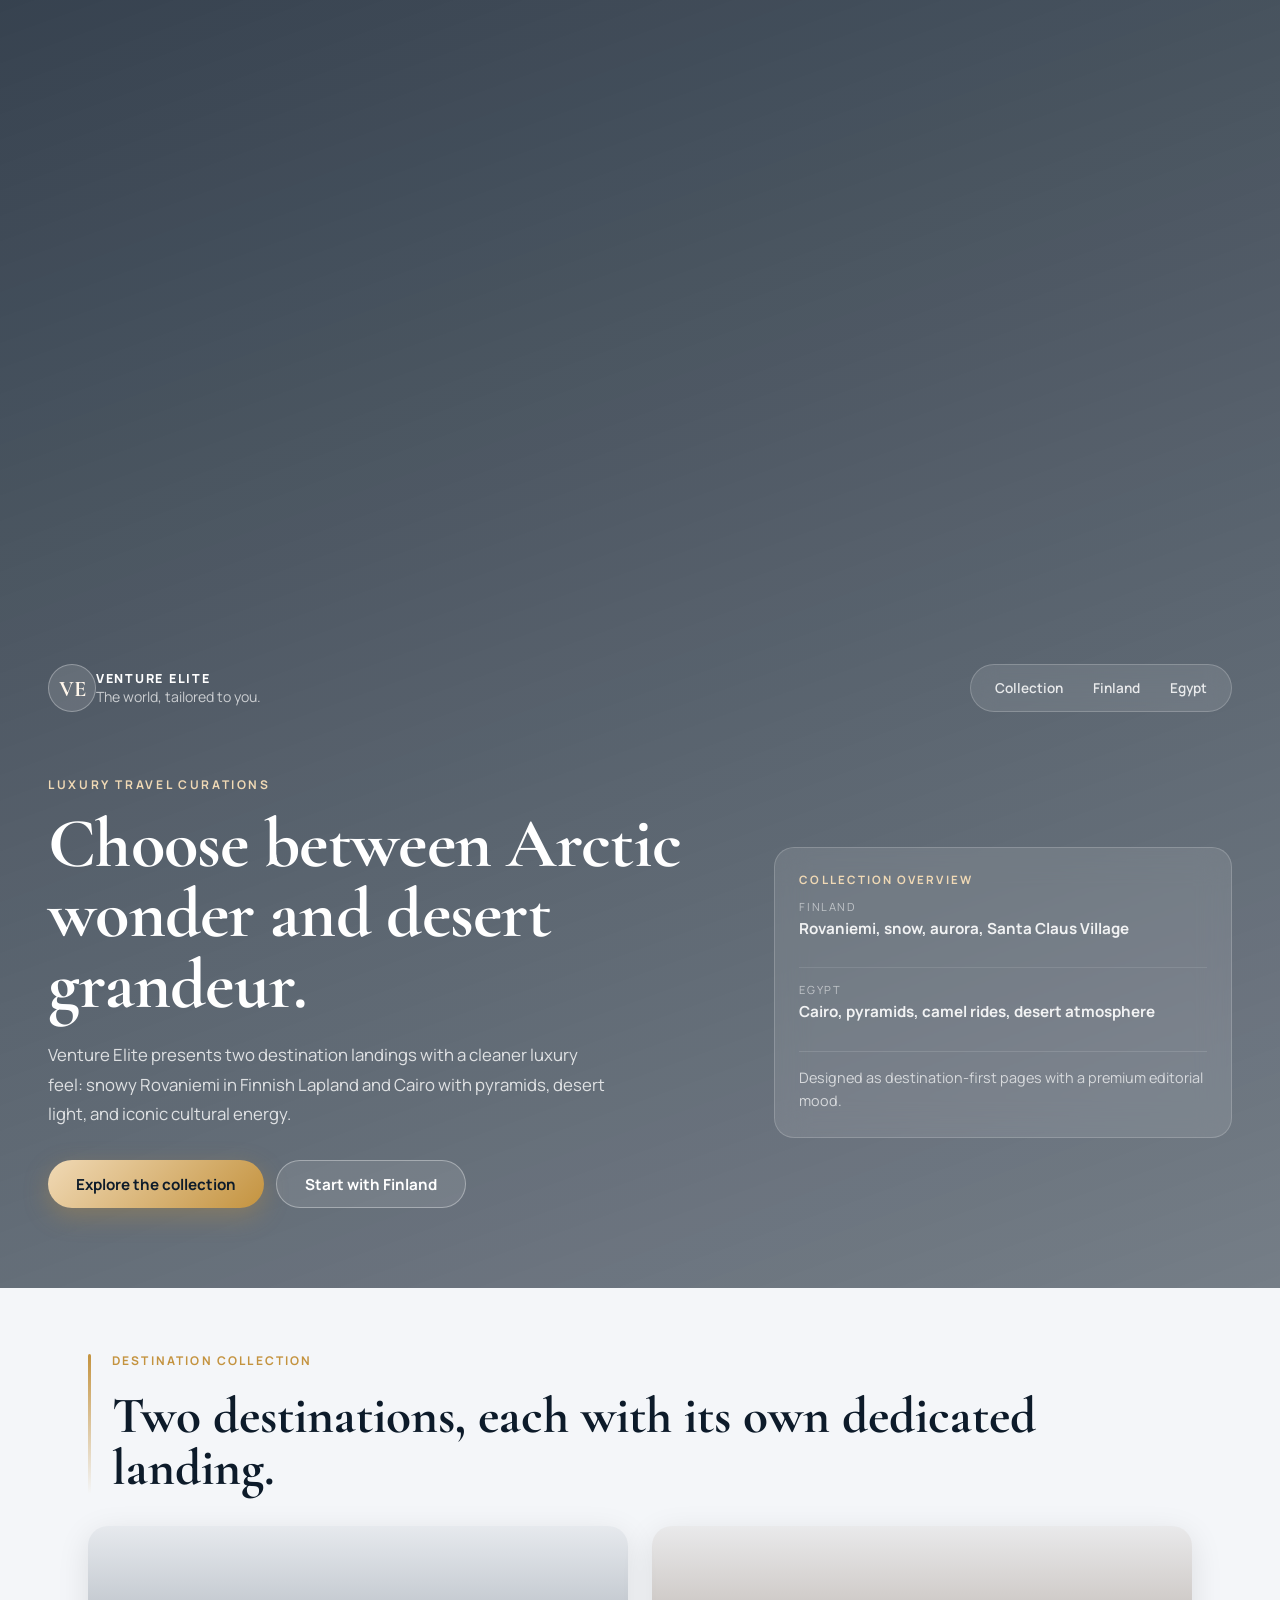
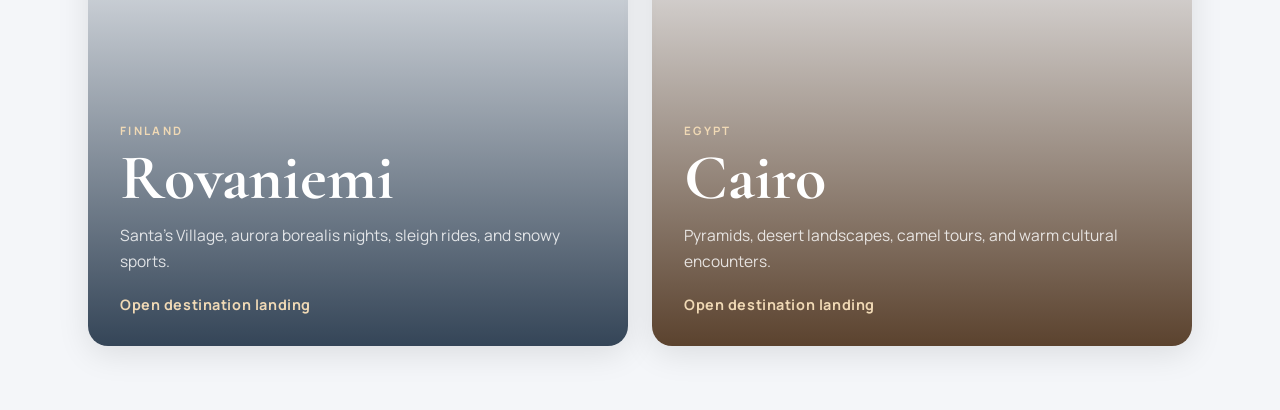
==== commit 32efe79f: "Update index.html" ====
--- a/index.html
+++ b/index.html
@@ -15,6 +15,10 @@
 
   <div class="page-shell landing-shell">
     <header class="hero reveal">
+      <video class="hero-video" autoplay muted loop playsinline aria-hidden="true">
+        <source src="videos/index-hero.mp4" type="video/mp4">
+      </video>
+
       <nav class="topbar">
         <a class="brand-lockup" href="index.html">
           <div class="brand-mark">VE</div>
@@ -36,8 +40,9 @@
           <p class="eyebrow">Luxury Travel Curations</p>
           <h1>Choose between Arctic wonder and desert grandeur.</h1>
           <p class="hero-text">
-            Two destination landings with a premium feel: snowy Rovaniemi in Finnish Lapland
-            and Cairo with pyramids, desert light, and iconic cultural energy.
+            Venture Elite presents two destination landings with a cleaner luxury feel: snowy
+            Rovaniemi in Finnish Lapland and Cairo with pyramids, desert light, and iconic
+            cultural energy.
           </p>
 
           <div class="hero-actions">
@@ -52,23 +57,18 @@
             <div class="overview-list">
               <div class="overview-item">
                 <span>Finland</span>
-                <strong>Rovaniemi — Lapland, aurora borealis, Santa Claus Village, winter sports</strong>
+                <strong>Rovaniemi, snow, aurora, Santa Claus Village</strong>
               </div>
               <div class="overview-item">
                 <span>Egypt</span>
-                <strong>Cairo — Pyramids, camel rides, Nile River, desert atmosphere</strong>
+                <strong>Cairo, pyramids, camel rides, desert atmosphere</strong>
               </div>
             </div>
             <div class="hero-panel-note">
-              English A1 Project — Travel Agency Presentation
+              Designed as destination-first pages with a premium editorial mood.
             </div>
           </div>
         </div>
-      </div>
-
-      <div class="scroll-hint" aria-hidden="true">
-        <span class="scroll-hint-text">Explore</span>
-        <div class="scroll-hint-arrow"></div>
       </div>
     </header>
 
@@ -76,39 +76,28 @@
       <section class="collection-section reveal" id="collection">
         <div class="section-heading">
           <p class="eyebrow dark">Destination Collection</p>
-          <h2>Two destinations, each with its own presentation.</h2>
+          <h2>Two destinations, each with its own dedicated landing.</h2>
         </div>
 
         <div class="collection-grid">
           <a class="collection-card finland-card reveal delay-1" href="finland.html">
             <span class="collection-kicker">Finland</span>
             <h3>Rovaniemi</h3>
-            <p>Santa's Village, aurora borealis nights, sleigh rides, ice hockey, and snowy winter sports.</p>
-            <span class="collection-link">Open destination →</span>
+            <p>Santa's Village, aurora borealis nights, sleigh rides, and snowy sports.</p>
+            <span class="collection-link">Open destination landing</span>
           </a>
 
           <a class="collection-card egypt-card reveal delay-2" href="egypt.html">
             <span class="collection-kicker">Egypt</span>
             <h3>Cairo</h3>
-            <p>Pyramids, desert landscapes, camel tours, the Nile River, and warm cultural encounters.</p>
-            <span class="collection-link">Open destination →</span>
+            <p>Pyramids, desert landscapes, camel tours, and warm cultural encounters.</p>
+            <span class="collection-link">Open destination landing</span>
           </a>
         </div>
       </section>
     </main>
   </div>
 
-  <footer class="site-footer">
-    <p class="footer-brand">Venture Elite</p>
-    <p class="footer-tagline">The world, tailored to you</p>
-    <div class="footer-divider"></div>
-    <div class="footer-links">
-      <a href="finland.html">Finland — Rovaniemi</a>
-      <a href="egypt.html">Egypt — Cairo</a>
-    </div>
-    <p class="footer-note">English A1 Travel Agency Project</p>
-  </footer>
-
   <script src="script.js"></script>
 </body>
 </html>
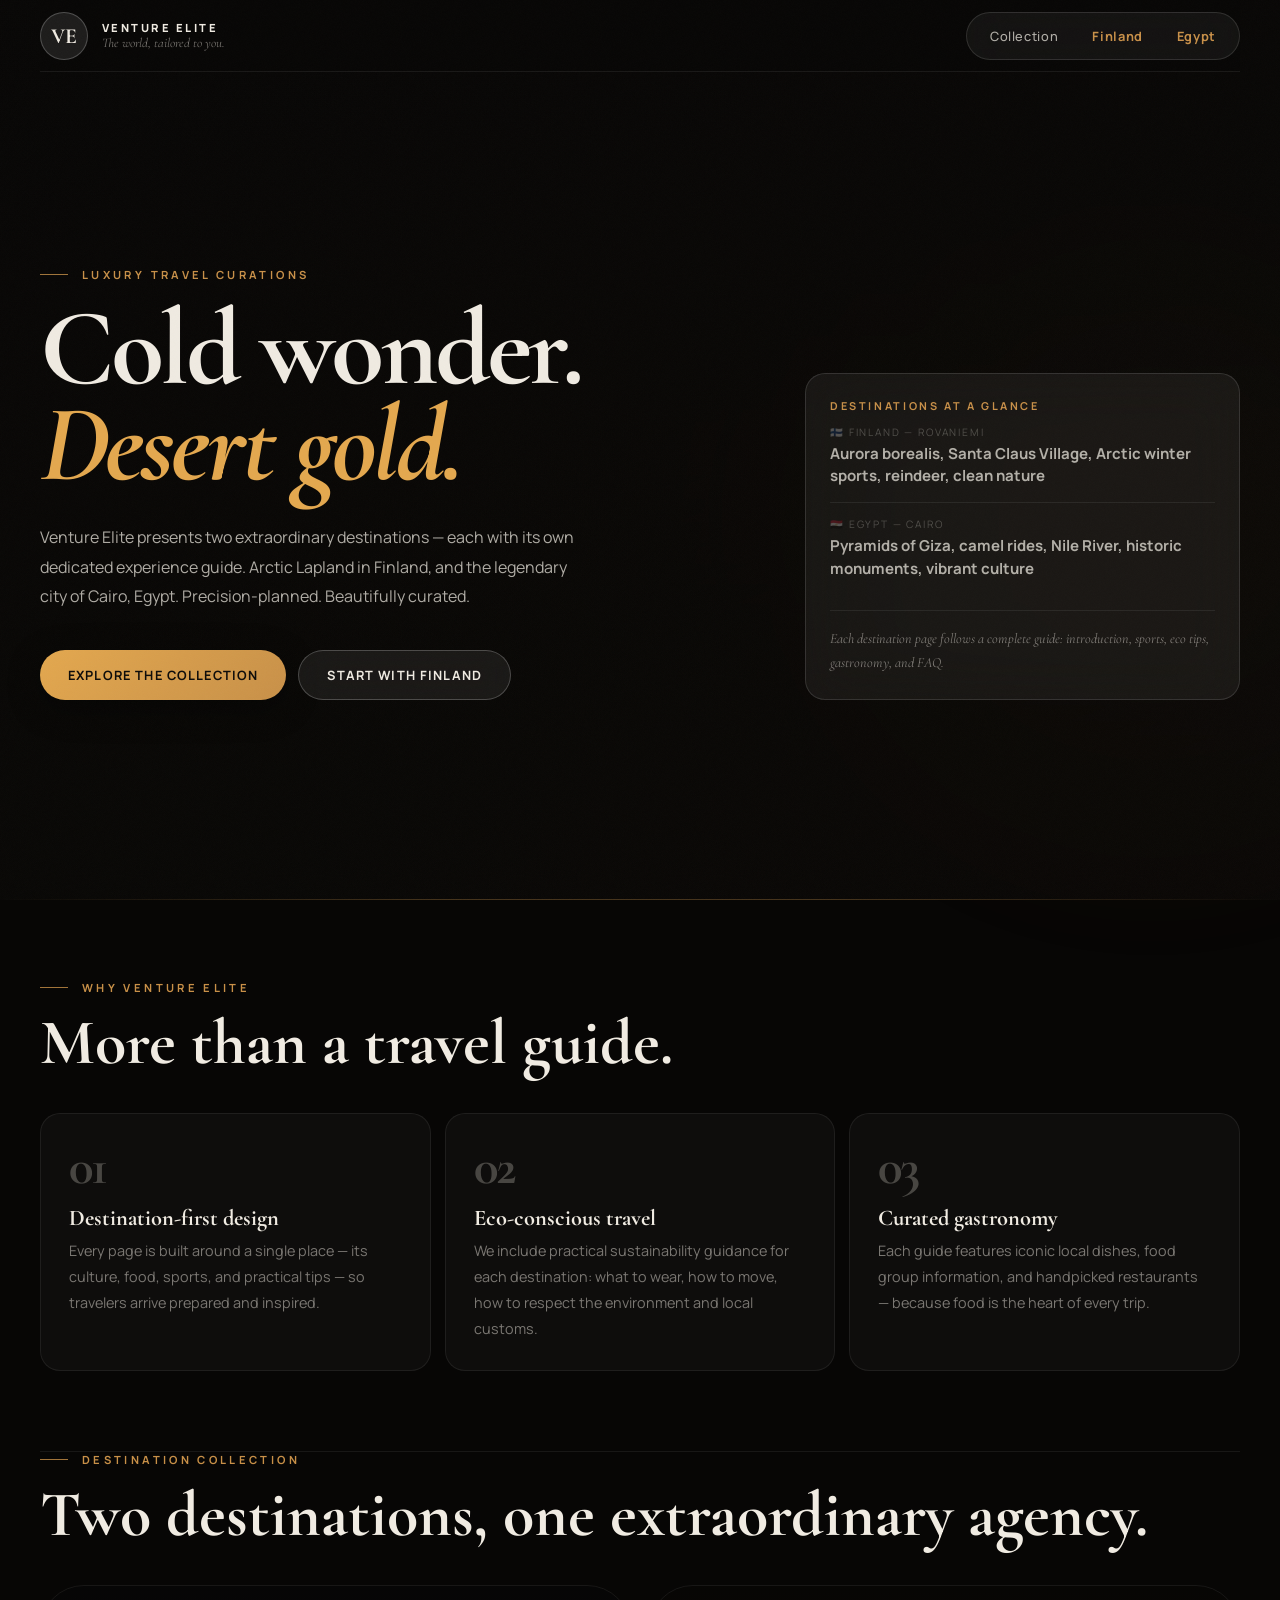
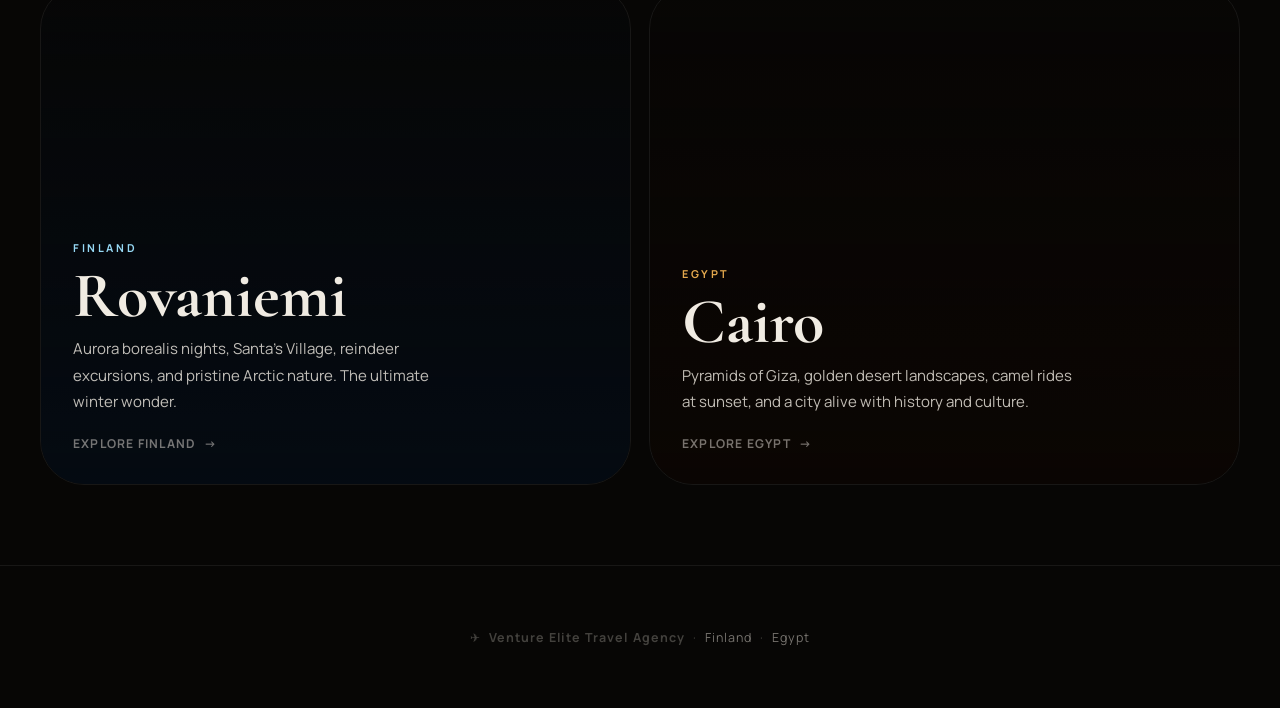
==== commit e5d65f4f: "Restructure website with presentation section order - Reorder Finland & Egypt landing pages to match" ====
--- a/index.html
+++ b/index.html
@@ -3,10 +3,10 @@
 <head>
   <meta charset="UTF-8">
   <meta name="viewport" content="width=device-width, initial-scale=1.0">
-  <title>Venture Elite</title>
+  <title>Venture Elite — Luxury Travel Agency</title>
   <link rel="preconnect" href="https://fonts.googleapis.com">
   <link rel="preconnect" href="https://fonts.gstatic.com" crossorigin>
-  <link href="https://fonts.googleapis.com/css2?family=Cormorant+Garamond:wght@500;600;700&family=Manrope:wght@400;500;700;800&display=swap" rel="stylesheet">
+  <link href="https://fonts.googleapis.com/css2?family=Cormorant+Garamond:ital,wght@0,500;0,600;0,700;1,500;1,600&family=Manrope:wght@400;500;700;800&display=swap" rel="stylesheet">
   <link rel="stylesheet" href="styles.css">
 </head>
 <body id="top" class="full-bleed">
@@ -27,24 +27,20 @@
             <p class="brand-slogan">The world, tailored to you.</p>
           </div>
         </a>
-
         <div class="nav-links">
           <a href="#collection">Collection</a>
-          <a href="finland.html">Finland</a>
-          <a href="egypt.html">Egypt</a>
+          <a href="finland.html" class="nav-country">Finland</a>
+          <a href="egypt.html" class="nav-country">Egypt</a>
         </div>
       </nav>
 
       <div class="hero-grid">
         <div class="hero-copy">
           <p class="eyebrow">Luxury Travel Curations</p>
-          <h1>Choose between Arctic wonder and desert grandeur.</h1>
+          <h1>Cold wonder.<br><em style="color:var(--gold-hi)">Desert gold.</em></h1>
           <p class="hero-text">
-            Venture Elite presents two destination landings with a cleaner luxury feel: snowy
-            Rovaniemi in Finnish Lapland and Cairo with pyramids, desert light, and iconic
-            cultural energy.
+            Venture Elite presents two extraordinary destinations — each with its own dedicated experience guide. Arctic Lapland in Finland, and the legendary city of Cairo, Egypt. Precision-planned. Beautifully curated.
           </p>
-
           <div class="hero-actions">
             <a class="hero-button primary" href="#collection">Explore the collection</a>
             <a class="hero-button secondary" href="finland.html">Start with Finland</a>
@@ -53,19 +49,19 @@
 
         <div class="hero-panel reveal delay-1">
           <div class="hero-panel-card">
-            <p class="panel-label">Collection Overview</p>
+            <p class="panel-label">Destinations at a Glance</p>
             <div class="overview-list">
               <div class="overview-item">
-                <span>Finland</span>
-                <strong>Rovaniemi, snow, aurora, Santa Claus Village</strong>
+                <span>🇫🇮 Finland — Rovaniemi</span>
+                <strong>Aurora borealis, Santa Claus Village, Arctic winter sports, reindeer, clean nature</strong>
               </div>
               <div class="overview-item">
-                <span>Egypt</span>
-                <strong>Cairo, pyramids, camel rides, desert atmosphere</strong>
+                <span>🇪🇬 Egypt — Cairo</span>
+                <strong>Pyramids of Giza, camel rides, Nile River, historic monuments, vibrant culture</strong>
               </div>
             </div>
             <div class="hero-panel-note">
-              Designed as destination-first pages with a premium editorial mood.
+              Each destination page follows a complete guide: introduction, sports, eco tips, gastronomy, and FAQ.
             </div>
           </div>
         </div>
@@ -73,29 +69,57 @@
     </header>
 
     <main>
-      <section class="collection-section reveal" id="collection">
+      <section class="why-section reveal" style="width: min(1440px, calc(100% - 80px)); margin: 0 auto;">
+        <div class="section-heading">
+          <p class="eyebrow dark">Why Venture Elite</p>
+          <h2>More than a travel guide.</h2>
+        </div>
+        <div class="why-grid">
+          <div class="why-card reveal delay-1">
+            <div class="why-num">01</div>
+            <h4>Destination-first design</h4>
+            <p>Every page is built around a single place — its culture, food, sports, and practical tips — so travelers arrive prepared and inspired.</p>
+          </div>
+          <div class="why-card reveal delay-2">
+            <div class="why-num">02</div>
+            <h4>Eco-conscious travel</h4>
+            <p>We include practical sustainability guidance for each destination: what to wear, how to move, how to respect the environment and local customs.</p>
+          </div>
+          <div class="why-card reveal delay-3">
+            <div class="why-num">03</div>
+            <h4>Curated gastronomy</h4>
+            <p>Each guide features iconic local dishes, food group information, and handpicked restaurants — because food is the heart of every trip.</p>
+          </div>
+        </div>
+      </section>
+
+      <section class="collection-section reveal" id="collection" style="width: min(1440px, calc(100% - 80px)); margin: 0 auto 80px;">
         <div class="section-heading">
           <p class="eyebrow dark">Destination Collection</p>
-          <h2>Two destinations, each with its own dedicated landing.</h2>
+          <h2>Two destinations, one extraordinary agency.</h2>
         </div>
 
         <div class="collection-grid">
           <a class="collection-card finland-card reveal delay-1" href="finland.html">
             <span class="collection-kicker">Finland</span>
             <h3>Rovaniemi</h3>
-            <p>Santa's Village, aurora borealis nights, sleigh rides, and snowy sports.</p>
-            <span class="collection-link">Open destination landing</span>
+            <p>Aurora borealis nights, Santa's Village, reindeer excursions, and pristine Arctic nature. The ultimate winter wonder.</p>
+            <span class="collection-link">Explore Finland</span>
           </a>
 
           <a class="collection-card egypt-card reveal delay-2" href="egypt.html">
             <span class="collection-kicker">Egypt</span>
             <h3>Cairo</h3>
-            <p>Pyramids, desert landscapes, camel tours, and warm cultural encounters.</p>
-            <span class="collection-link">Open destination landing</span>
+            <p>Pyramids of Giza, golden desert landscapes, camel rides at sunset, and a city alive with history and culture.</p>
+            <span class="collection-link">Explore Egypt</span>
           </a>
         </div>
       </section>
     </main>
+
+    <footer class="site-footer">
+      <p>✈ &nbsp;<strong>Venture Elite Travel Agency</strong> &nbsp;·&nbsp; <a href="finland.html">Finland</a> &nbsp;·&nbsp; <a href="egypt.html">Egypt</a></p>
+    </footer>
   </div>
 
   <script src="script.js"></script>
--- a/styles.css
+++ b/styles.css
@@ -1,54 +1,165 @@
+/* ═══════════════════════════════════════════════════════
+   VENTURE ELITE — DARK CINEMA LUXURY
+   ═══════════════════════════════════════════════════════ */
+
+/* ─── DESIGN TOKENS ──────────────────────────────────── */
 :root {
-  --navy: #0d1b2a;
-  --navy-mid: #1a2f45;
-  --gold: #c4933f;
-  --gold-light: #f0d9b5;
-  --white: #ffffff;
-  --bg: #f4f6f9;
-  --text: #1a1a2e;
-  --muted: #64748b;
-  --line: rgba(0, 0, 0, 0.08);
-  --shadow-sm: 0 2px 12px rgba(0, 0, 0, 0.07);
-  --shadow-md: 0 8px 32px rgba(0, 0, 0, 0.1);
-  --shadow-lg: 0 20px 60px rgba(0, 0, 0, 0.14);
-}
-
-* {
-  box-sizing: border-box;
-}
+  --void:    #070605;
+  --ink:     #0d0b09;
+
+  /* Surfaces (dark glass) */
+  --s0: rgba(255, 255, 255, 0.03);
+  --s1: rgba(255, 255, 255, 0.055);
+  --s2: rgba(255, 255, 255, 0.09);
+  --s3: rgba(255, 255, 255, 0.14);
+
+  /* Borders */
+  --b0: rgba(255, 255, 255, 0.07);
+  --b1: rgba(255, 255, 255, 0.12);
+  --b2: rgba(255, 255, 255, 0.22);
+
+  /* Text */
+  --cream:    #f0ebe2;
+  --cream-75: rgba(240, 235, 226, 0.72);
+  --cream-50: rgba(240, 235, 226, 0.48);
+  --cream-30: rgba(240, 235, 226, 0.26);
+
+  /* Gold system */
+  --gold:       #c89048;
+  --gold-hi:    #e4a84e;
+  --gold-glass: rgba(200, 144, 72, 0.14);
+
+  /* Ice system */
+  --ice:        #6ec4e0;
+  --ice-hi:     #96d8f4;
+  --ice-glass:  rgba(110, 196, 224, 0.12);
+
+  /* Default accent — gold (index page) */
+  --accent:       var(--gold);
+  --accent-hi:    var(--gold-hi);
+  --accent-glass: var(--gold-glass);
+
+  /* Shadows */
+  --sh-s: 0 4px 20px rgba(0, 0, 0, 0.5);
+  --sh-m: 0 16px 60px rgba(0, 0, 0, 0.55);
+  --sh-l: 0 40px 100px rgba(0, 0, 0, 0.65);
+
+  /* Radius */
+  --r-s:  12px;
+  --r-m:  20px;
+  --r-l:  32px;
+  --r-xl: 44px;
+}
+
+/* Finland palette */
+body:has(.finland-hero) {
+  --accent:       var(--ice);
+  --accent-hi:    var(--ice-hi);
+  --accent-glass: var(--ice-glass);
+}
+
+/* Egypt palette */
+body:has(.egypt-hero) {
+  --accent:       var(--gold);
+  --accent-hi:    var(--gold-hi);
+  --accent-glass: var(--gold-glass);
+}
+
+/* ─── RESET & BASE ───────────────────────────────────── */
+
+*, *::before, *::after { box-sizing: border-box; }
 
 html {
   scroll-behavior: smooth;
 }
 
+html::-webkit-scrollbar { width: 5px; }
+html::-webkit-scrollbar-track { background: var(--void); }
+html::-webkit-scrollbar-thumb {
+  background: rgba(255, 255, 255, 0.1);
+  border-radius: 3px;
+}
+
 body {
   margin: 0;
-  min-height: 100vh;
   font-family: "Manrope", sans-serif;
-  color: var(--text);
-  background: var(--bg);
+  color: var(--cream);
+  background: var(--void);
   overflow-x: hidden;
-}
-
-a {
-  color: inherit;
-  text-decoration: none;
-}
-
-h1, h2, h3, h4 {
+  -webkit-font-smoothing: antialiased;
+  -moz-osx-font-smoothing: grayscale;
+}
+
+/* Film grain overlay */
+body::after {
+  content: '';
+  position: fixed;
+  inset: 0;
+  pointer-events: none;
+  z-index: 9998;
+  opacity: 0.038;
+  background-image: url("data:image/svg+xml,%3Csvg xmlns='http://www.w3.org/2000/svg' width='250' height='250'%3E%3Cfilter id='n'%3E%3CfeTurbulence type='fractalNoise' baseFrequency='0.8' numOctaves='4' stitchTiles='stitch'/%3E%3C/filter%3E%3Crect width='250' height='250' filter='url(%23n)'/%3E%3C/svg%3E");
+  background-size: 200px;
+}
+
+a { color: inherit; }
+
+h1, h2, h3, h4, h5 {
   font-family: "Cormorant Garamond", serif;
   font-weight: 700;
-}
-
-/* ─── AMBIENT (hidden in new design) ─── */
-.ambient { display: none; }
-
-/* ─── PAGE SHELL ─── */
+  margin: 0;
+  line-height: 0.94;
+}
+
+/* ─── AMBIENT ORBS ───────────────────────────────────── */
+
+.ambient {
+  position: fixed;
+  width: 60vmax;
+  height: 60vmax;
+  border-radius: 50%;
+  filter: blur(100px);
+  pointer-events: none;
+  z-index: 0;
+}
+
+.ambient-one {
+  top: -20vmax;
+  left: -20vmax;
+  background: radial-gradient(circle, rgba(110, 196, 224, 0.16) 0%, transparent 70%);
+  opacity: 0.75;
+}
+
+.ambient-two {
+  bottom: 0;
+  right: -20vmax;
+  background: radial-gradient(circle, rgba(200, 144, 72, 0.18) 0%, transparent 70%);
+  opacity: 0.75;
+}
+
+/* Finland ambients */
+body:has(.finland-hero) .ambient-one {
+  background: radial-gradient(circle, rgba(60, 200, 180, 0.2) 0%, transparent 70%);
+}
+body:has(.finland-hero) .ambient-two {
+  background: radial-gradient(circle, rgba(30, 80, 160, 0.22) 0%, transparent 70%);
+}
+
+/* Egypt ambients */
+body:has(.egypt-hero) .ambient-one {
+  background: radial-gradient(circle, rgba(200, 100, 20, 0.22) 0%, transparent 70%);
+}
+body:has(.egypt-hero) .ambient-two {
+  background: radial-gradient(circle, rgba(180, 140, 40, 0.2) 0%, transparent 70%);
+}
+
+/* ─── PAGE SHELL ─────────────────────────────────────── */
+
 .page-shell {
   position: relative;
   z-index: 1;
-  width: min(1200px, calc(100% - 32px));
-  margin: 20px auto 40px;
+  width: min(1240px, calc(100% - 32px));
+  margin: 16px auto 40px;
 }
 
 .page-shell.landing-shell {
@@ -56,55 +167,112 @@
   margin: 0;
 }
 
-/* ─── HERO ─── */
+/* ─── HERO ───────────────────────────────────────────── */
+
 .hero {
   position: relative;
   overflow: hidden;
+  color: var(--cream);
+  background: var(--void);
+}
+
+/* Index hero fallback (no destination class) */
+.landing-shell .hero:not(.destination-hero) {
+  background:
+    linear-gradient(160deg, rgba(7, 6, 5, 0.88), rgba(14, 10, 6, 0.72)),
+    url("https://images.unsplash.com/photo-1516483638261-f4dbaf036963?auto=format&fit=crop&w=1800&q=80") center / cover;
+}
+
+.landing-shell .hero {
   min-height: 100vh;
-  color: #ffffff;
-  display: flex;
-  flex-direction: column;
+}
+
+.hero-video {
+  position: absolute;
+  inset: 0;
+  width: 100%;
+  height: 100%;
+  object-fit: cover;
+  z-index: 0;
+  display: block;
+  opacity: 0.48;
+}
+
+/* Base overlay */
+.hero::before {
+  content: '';
+  position: absolute;
+  inset: 0;
+  z-index: 1;
   background:
-    linear-gradient(160deg, rgba(13, 27, 42, 0.82) 0%, rgba(13, 27, 42, 0.55) 100%),
-    url("https://images.unsplash.com/photo-1488085061387-422e29b40080?auto=format&fit=crop&w=1800&q=80") center/cover;
-}
-
+    linear-gradient(180deg, rgba(7, 6, 5, 0.78) 0%, rgba(7, 6, 5, 0.28) 48%, rgba(7, 6, 5, 0.55) 100%),
+    linear-gradient(100deg, rgba(7, 6, 5, 0.65) 0%, transparent 56%);
+}
+
+/* Finland overlay */
+.destination-hero.finland-hero::before {
+  background:
+    linear-gradient(180deg, rgba(4, 14, 30, 0.9) 0%, rgba(6, 20, 38, 0.42) 48%, rgba(8, 22, 44, 0.68) 100%),
+    linear-gradient(100deg, rgba(4, 14, 30, 0.74) 0%, transparent 56%);
+}
+
+/* Egypt overlay */
+.destination-hero.egypt-hero::before {
+  background:
+    linear-gradient(180deg, rgba(16, 7, 3, 0.92) 0%, rgba(22, 10, 4, 0.44) 48%, rgba(30, 14, 6, 0.7) 100%),
+    linear-gradient(100deg, rgba(18, 8, 3, 0.76) 0%, transparent 56%);
+}
+
+/* Fallback images for destination heroes */
 .destination-hero.finland-hero {
   background:
-    linear-gradient(160deg, rgba(8, 28, 50, 0.85) 0%, rgba(8, 28, 50, 0.5) 100%),
-    url("https://images.pexels.com/photos/688660/pexels-photo-688660.jpeg?auto=compress&cs=tinysrgb&w=1800") center/cover;
+    linear-gradient(160deg, rgba(4, 14, 30, 0.95), rgba(8, 28, 50, 0.82)),
+    url("https://images.pexels.com/photos/688660/pexels-photo-688660.jpeg?auto=compress&cs=tinysrgb&w=1800") center / cover;
 }
 
 .destination-hero.egypt-hero {
   background:
-    linear-gradient(160deg, rgba(60, 30, 5, 0.88) 0%, rgba(60, 30, 5, 0.55) 100%),
-    url("https://images.unsplash.com/photo-1503177119275-0aa32b3a9368?auto=format&fit=crop&w=1800&q=80") center/cover;
-}
-
-/* ─── TOPBAR ─── */
+    linear-gradient(160deg, rgba(18, 8, 3, 0.95), rgba(36, 18, 6, 0.82)),
+    url("https://images.unsplash.com/photo-1503177119275-0aa32b3a9368?auto=format&fit=crop&w=1800&q=80") center / cover;
+}
+
+/* Accent line at hero bottom */
+.hero::after {
+  content: '';
+  position: absolute;
+  bottom: 0;
+  left: 0;
+  right: 0;
+  height: 1px;
+  z-index: 3;
+  background: linear-gradient(90deg, transparent 0%, var(--accent) 35%, var(--accent) 65%, transparent 100%);
+  opacity: 0.32;
+}
+
+/* ─── TOPBAR ─────────────────────────────────────────── */
+
 .topbar {
+  position: relative;
+  z-index: 10;
   display: flex;
   align-items: center;
   justify-content: space-between;
-  gap: 20px;
-  padding: 24px 48px;
-  position: relative;
-  z-index: 10;
+  gap: 24px;
+  padding-top: 30px;
+}
+
+.landing-shell .topbar,
+.landing-shell .hero-grid {
+  width: min(1440px, calc(100% - 80px));
+  margin-left: auto;
+  margin-right: auto;
 }
 
 .brand-lockup {
   display: inline-flex;
   align-items: center;
-}
-
-.brand-logo {
-  height: 48px;
-  width: auto;
-  display: block;
-  object-fit: contain;
-  border-radius: 8px;
-  background: rgba(255, 255, 255, 0.95);
-  padding: 5px 12px;
+  gap: 14px;
+  text-decoration: none;
 }
 
 .brand-mark {
@@ -114,118 +282,162 @@
   display: grid;
   place-items: center;
   font-family: "Cormorant Garamond", serif;
-  font-size: 1.4rem;
+  font-size: 1.35rem;
   font-weight: 700;
-  color: #fff6eb;
-  background: rgba(255, 255, 255, 0.12);
-  border: 1px solid rgba(255, 255, 255, 0.3);
-  flex-shrink: 0;
+  color: var(--cream);
+  background: var(--s2);
+  border: 1px solid var(--b2);
+  transition: background 280ms, border-color 280ms, box-shadow 280ms;
+}
+
+.brand-lockup:hover .brand-mark {
+  background: var(--accent-glass);
+  border-color: rgba(255, 255, 255, 0.28);
+  box-shadow: 0 0 20px var(--accent-glass);
 }
 
 .brand-copy p { margin: 0; }
 
 .brand-name {
   text-transform: uppercase;
-  letter-spacing: 0.14em;
-  font-size: 0.78rem;
+  letter-spacing: 0.22em;
+  font-size: 0.7rem;
   font-weight: 800;
+  color: var(--cream);
 }
 
 .brand-slogan {
-  font-size: 0.88rem;
-  color: rgba(255, 255, 255, 0.7);
+  font-size: 0.82rem;
+  color: var(--cream-50);
+  font-style: italic;
+  font-family: "Cormorant Garamond", serif;
 }
 
 .nav-links {
   display: inline-flex;
   align-items: center;
-  gap: 6px;
-  padding: 8px 12px;
+  gap: 4px;
+  padding: 6px 8px;
   border-radius: 999px;
-  background: rgba(255, 255, 255, 0.1);
-  border: 1px solid rgba(255, 255, 255, 0.2);
-  backdrop-filter: blur(12px);
+  background: rgba(255, 255, 255, 0.05);
+  border: 1px solid var(--b1);
+  backdrop-filter: blur(24px);
+  -webkit-backdrop-filter: blur(24px);
+}
+
+/* Remove overrides from landing-shell — same style everywhere */
+.landing-shell .nav-links {
+  background: rgba(255, 255, 255, 0.05);
+  border: 1px solid var(--b1);
 }
 
 .nav-links a {
   text-decoration: none;
-  font-size: 0.85rem;
-  font-weight: 600;
-  color: rgba(255, 255, 255, 0.85);
-  padding: 6px 12px;
+  font-size: 0.8rem;
+  font-weight: 500;
+  letter-spacing: 0.05em;
+  color: var(--cream-75);
+  padding: 8px 15px;
   border-radius: 999px;
-  transition: background 180ms ease, color 180ms ease;
+  transition: color 180ms, background 180ms;
 }
 
 .nav-links a:hover {
-  background: rgba(255, 255, 255, 0.15);
-  color: #ffffff;
-}
-
-/* ─── HERO GRID ─── */
+  color: var(--cream);
+  background: rgba(255, 255, 255, 0.08);
+}
+
+/* ─── HERO GRID ──────────────────────────────────────── */
+
+.topbar,
 .hero-grid {
-  display: grid;
-  grid-template-columns: 1.2fr 0.8fr;
+  position: relative;
+  z-index: 5;
+}
+
+.hero-grid {
+  display: grid;
+  grid-template-columns: 1.25fr 0.75fr;
   gap: 40px;
+  align-items: end;
+  min-height: calc(100vh - 120px);
+  padding-bottom: 80px;
+}
+
+.landing-shell .hero-grid {
+  min-height: calc(100vh - 120px);
+  padding-bottom: 80px;
+}
+
+.hero-copy { align-self: end; }
+
+/* ─── EYEBROW ────────────────────────────────────────── */
+
+.eyebrow {
+  margin: 0 0 18px;
+  text-transform: uppercase;
+  letter-spacing: 0.3em;
+  font-size: 0.7rem;
+  font-weight: 700;
+  color: var(--accent);
+  display: flex;
   align-items: center;
-  flex: 1;
-  padding: 40px 48px 80px;
-  position: relative;
-  z-index: 1;
-}
-
-.hero-copy {
-  max-width: 680px;
-}
-
-.eyebrow {
-  margin: 0 0 16px;
-  text-transform: uppercase;
-  letter-spacing: 0.22em;
-  font-size: 0.75rem;
-  font-weight: 700;
-  color: var(--gold-light);
+  gap: 14px;
+}
+
+.eyebrow::before {
+  content: '';
+  flex-shrink: 0;
+  display: block;
+  width: 28px;
+  height: 1px;
+  background: currentColor;
+  opacity: 0.8;
 }
 
 .eyebrow.dark {
-  color: var(--gold);
-  letter-spacing: 0.18em;
-}
+  color: var(--accent);
+}
+
+/* ─── HERO TYPOGRAPHY ────────────────────────────────── */
 
 .hero h1 {
-  margin: 0;
-  font-size: clamp(3.2rem, 5.5vw, 5.5rem);
-  line-height: 1;
-  letter-spacing: -0.01em;
-  color: #ffffff;
+  font-size: clamp(4rem, 8.5vw, 8.5rem);
+  line-height: 0.89;
+  letter-spacing: -0.03em;
+  color: var(--cream);
 }
 
 .hero-text {
-  margin: 20px 0 0;
-  color: rgba(255, 255, 255, 0.8);
-  font-size: 1.05rem;
-  line-height: 1.75;
-  max-width: 560px;
-}
+  max-width: 540px;
+  margin: 30px 0 0;
+  color: var(--cream-75);
+  font-size: 1rem;
+  line-height: 1.85;
+}
+
+/* ─── HERO BUTTONS ───────────────────────────────────── */
 
 .hero-actions {
   display: flex;
   gap: 12px;
   flex-wrap: wrap;
-  margin-top: 32px;
+  margin-top: 38px;
 }
 
 .hero-button {
   display: inline-flex;
   align-items: center;
   justify-content: center;
-  min-height: 48px;
-  padding: 12px 28px;
+  height: 50px;
+  padding: 0 28px;
   border-radius: 999px;
   text-decoration: none;
   font-weight: 700;
-  font-size: 0.95rem;
-  transition: transform 180ms ease, box-shadow 180ms ease;
+  font-size: 0.8rem;
+  letter-spacing: 0.09em;
+  text-transform: uppercase;
+  transition: transform 220ms cubic-bezier(0, 0, 0.2, 1), box-shadow 220ms, background 220ms;
 }
 
 .hero-button:hover {
@@ -233,31 +445,56 @@
 }
 
 .hero-button.primary {
-  color: var(--navy);
-  background: linear-gradient(135deg, #f0d9b5, #c4933f);
-  box-shadow: 0 8px 24px rgba(196, 147, 63, 0.35);
+  color: #0c0a08;
+  background: linear-gradient(135deg, var(--accent-hi), var(--accent));
+  box-shadow: 0 8px 32px rgba(0, 0, 0, 0.45);
+}
+
+.hero-button.primary:hover {
+  box-shadow: 0 16px 48px rgba(0, 0, 0, 0.55);
 }
 
 .hero-button.secondary {
-  color: #ffffff;
-  border: 1.5px solid rgba(255, 255, 255, 0.35);
-  background: rgba(255, 255, 255, 0.1);
-}
-
-/* ─── HERO PANEL ─── */
+  color: var(--cream);
+  border: 1px solid var(--b2);
+  background: rgba(255, 255, 255, 0.07);
+  backdrop-filter: blur(16px);
+  -webkit-backdrop-filter: blur(16px);
+}
+
+.hero-button.secondary:hover {
+  background: rgba(255, 255, 255, 0.11);
+  border-color: rgba(255, 255, 255, 0.3);
+}
+
+/* ─── HERO PANEL ─────────────────────────────────────── */
+
 .hero-panel {
   display: grid;
-  gap: 16px;
-  align-self: center;
+  gap: 14px;
+  align-self: end;
 }
 
 .hero-panel-card,
 .floating-review {
-  border-radius: 20px;
+  border-radius: var(--r-m);
   padding: 24px;
-  background: rgba(255, 255, 255, 0.1);
-  border: 1px solid rgba(255, 255, 255, 0.18);
-  backdrop-filter: blur(16px);
+  background: rgba(255, 255, 255, 0.06);
+  border: 1px solid var(--b1);
+  backdrop-filter: blur(28px);
+  -webkit-backdrop-filter: blur(28px);
+  box-shadow: none;
+}
+
+.hero-panel-note {
+  margin-top: 16px;
+  padding-top: 16px;
+  border-top: 1px solid var(--b0);
+  color: var(--cream-50);
+  line-height: 1.7;
+  font-size: 0.88rem;
+  font-style: italic;
+  font-family: "Cormorant Garamond", serif;
 }
 
 .panel-label,
@@ -267,61 +504,22 @@
 .collection-kicker {
   margin: 0 0 12px;
   text-transform: uppercase;
-  letter-spacing: 0.18em;
-  font-size: 0.72rem;
+  letter-spacing: 0.24em;
+  font-size: 0.68rem;
   font-weight: 700;
-  color: var(--gold-light);
-}
-
-.hero-stat-grid {
-  display: grid;
-  grid-template-columns: repeat(3, 1fr);
-  gap: 10px;
-}
-
-.hero-stat {
-  padding: 16px 12px;
-  border-radius: 14px;
-  background: rgba(255, 255, 255, 0.08);
-  border: 1px solid rgba(255, 255, 255, 0.12);
-}
-
-.hero-stat strong {
+  color: var(--accent);
   display: block;
-  font-size: 1.5rem;
-  font-family: "Cormorant Garamond", serif;
-  color: #ffffff;
-  margin-bottom: 4px;
-}
-
-.hero-stat span,
-.review-copy {
-  color: rgba(255, 255, 255, 0.7);
-  line-height: 1.5;
-  font-size: 0.82rem;
-}
-
-.hero-panel-note {
-  margin-top: 14px;
-  padding-top: 14px;
-  border-top: 1px solid rgba(255, 255, 255, 0.12);
-  color: rgba(255, 255, 255, 0.7);
-  line-height: 1.6;
-  font-size: 0.9rem;
-}
-
-.overview-list {
-  display: grid;
-  gap: 12px;
-}
+}
+
+.overview-list { display: grid; }
 
 .overview-item {
   padding: 14px 0;
-  border-top: 1px solid rgba(255, 255, 255, 0.1);
+  border-top: 1px solid var(--b0);
 }
 
 .overview-item:first-child {
-  border-top: 0;
+  border-top: none;
   padding-top: 0;
 }
 
@@ -329,378 +527,657 @@
   display: block;
   margin-bottom: 4px;
   text-transform: uppercase;
-  letter-spacing: 0.14em;
-  font-size: 0.7rem;
-  color: rgba(255, 255, 255, 0.55);
+  letter-spacing: 0.18em;
+  font-size: 0.64rem;
+  color: var(--cream-30);
 }
 
 .overview-item strong {
   display: block;
   line-height: 1.5;
-  font-size: 0.95rem;
-  color: rgba(255, 255, 255, 0.9);
-}
-
-/* ─── MAIN CONTENT AREA ─── */
+  font-size: 0.94rem;
+  color: var(--cream-75);
+}
+
+.hero-stat-grid {
+  display: grid;
+  grid-template-columns: repeat(3, minmax(0, 1fr));
+  gap: 8px;
+}
+
+.hero-stat {
+  padding: 16px 12px;
+  border-radius: var(--r-s);
+  background: rgba(255, 255, 255, 0.05);
+  border: 1px solid var(--b0);
+}
+
+.hero-stat strong {
+  display: block;
+  font-family: "Cormorant Garamond", serif;
+  font-size: 1.3rem;
+  margin-bottom: 6px;
+  color: var(--cream);
+  line-height: 1;
+}
+
+.hero-stat span {
+  color: var(--cream-50);
+  line-height: 1.5;
+  font-size: 0.78rem;
+}
+
+.review-copy {
+  color: var(--cream-75);
+  line-height: 1.7;
+  margin: 0;
+  font-style: italic;
+  font-family: "Cormorant Garamond", serif;
+  font-size: 1.08rem;
+}
+
+/* ─── MAIN / CONTENT SECTIONS ────────────────────────── */
+
+main {
+  position: relative;
+  z-index: 2;
+}
+
 .landing-shell main {
-  background: var(--bg);
-  margin: 0;
-}
-
-.destination-landing,
-.collection-section {
-  max-width: 1200px;
-  margin: 0 auto;
-  padding: 48px 48px 24px;
+  margin-bottom: 0;
+}
+
+.collection-section,
+.destination-landing {
   background: transparent;
-  border: none;
+  border-radius: 0;
   box-shadow: none;
   backdrop-filter: none;
-}
-
-/* Remove weird overlap transforms */
-.landing-shell .destination-landing,
-.landing-shell main > .collection-section {
-  width: auto;
+  border: none;
+}
+
+.landing-shell main > .collection-section,
+.landing-shell .destination-landing {
+  width: min(1440px, calc(100% - 80px));
+  margin: 80px auto;
+  padding: 0;
   transform: none;
-  border-radius: 0;
-  margin: 0 auto;
-}
-
-/* ─── SECTION HEADING ─── */
+}
+
+/* ─── SECTION HEADINGS ───────────────────────────────── */
+
 .section-heading {
-  display: grid;
-  gap: 6px;
-  margin-bottom: 32px;
+  margin-bottom: 40px;
 }
 
 .section-heading h2,
 .section-heading h3 {
-  margin: 0;
-  font-size: clamp(2rem, 4vw, 3.2rem);
-  line-height: 1;
-  color: var(--navy);
-}
-
-.section-question {
-  margin: 6px 0 0;
-  color: var(--muted);
-  font-size: 1rem;
-  font-style: italic;
-}
-
-/* ─── PRESENTATION SECTIONS ─── */
-.pres-section {
-  padding: 56px 0;
-  border-bottom: 1px solid var(--line);
-  scroll-margin-top: 24px;
-}
-
-.pres-section:last-child {
-  border-bottom: none;
-  padding-bottom: 100px;
-}
-
-/* ─── INTRO SECTION ─── */
-.finland-intro {
-  display: grid;
-  grid-template-columns: 1.1fr 0.9fr;
-  gap: 40px;
-  align-items: start;
-}
-
-.intro-copy h2 {
-  margin: 0;
-  font-size: clamp(2.2rem, 4vw, 3.6rem);
-  line-height: 1;
-  color: var(--navy);
-}
-
-.intro-lead {
-  margin: 16px 0 0;
-  color: var(--muted);
-  line-height: 1.9;
-  font-size: 1.05rem;
-}
-
-.intro-lead strong {
-  color: var(--text);
-}
-
-.landing-facts {
-  display: grid;
-  gap: 12px;
-}
-
-.intro-facts {
-  align-content: start;
-}
-
-/* ─── FACT BOX ─── */
-.fact-box {
-  padding: 20px 22px;
-  border-radius: 16px;
-  background: var(--white);
-  border: 1px solid var(--line);
-  box-shadow: var(--shadow-sm);
-}
-
-.fact-box span {
-  display: block;
-  margin-bottom: 6px;
-  text-transform: uppercase;
-  letter-spacing: 0.14em;
-  font-size: 0.72rem;
-  font-weight: 700;
-  color: var(--gold);
-}
-
-.fact-box strong {
-  font-size: 1rem;
-  line-height: 1.5;
-  color: var(--text);
-}
-
-/* ─── REASON CARDS (Sports, Eco) ─── */
-.reason-grid {
-  display: grid;
-  grid-template-columns: repeat(3, 1fr);
-  gap: 16px;
-}
-
-.reason-card {
-  padding: 24px;
-  border-radius: 16px;
-  background: var(--white);
-  border: 1px solid var(--line);
-  box-shadow: var(--shadow-sm);
-  transition: transform 200ms ease, box-shadow 200ms ease;
-}
-
-.reason-card:hover {
-  transform: translateY(-3px);
-  box-shadow: var(--shadow-md);
-}
-
-.reason-card span {
-  display: inline-flex;
-  width: 38px;
-  height: 38px;
-  border-radius: 10px;
-  align-items: center;
-  justify-content: center;
-  margin-bottom: 14px;
-  font-weight: 800;
-  font-size: 0.85rem;
-  color: var(--white);
-  background: var(--gold);
-}
-
-.reason-card h4 {
-  margin: 0 0 8px;
-  font-size: 1.35rem;
-  line-height: 1.1;
-  color: var(--navy);
-}
-
-.reason-card p {
-  margin: 0;
-  color: var(--muted);
-  line-height: 1.75;
-  font-size: 0.95rem;
-}
-
-/* ─── PRACTICAL CARDS (FAQ) ─── */
-.practical-grid {
-  display: grid;
-  grid-template-columns: repeat(3, 1fr);
-  gap: 16px;
-}
-
-.practical-card {
-  padding: 24px;
-  border-radius: 16px;
-  background: var(--white);
-  border: 1px solid var(--line);
-  box-shadow: var(--shadow-sm);
-}
-
-.practical-card h4 {
-  margin: 0 0 10px;
-  font-size: 1.2rem;
-  line-height: 1.2;
-  color: var(--navy);
-}
-
-.practical-card p {
-  margin: 0;
-  color: var(--muted);
-  line-height: 1.75;
-  font-size: 0.95rem;
-}
-
-.practical-card strong {
-  color: var(--text);
-}
-
-/* ─── TOUR CARDS (Food) ─── */
-.tour-grid {
-  display: grid;
-  grid-template-columns: repeat(3, 1fr);
-  gap: 20px;
-}
-
-.tour-card {
-  overflow: hidden;
-  border-radius: 18px;
-  background: var(--white);
-  border: 1px solid var(--line);
-  box-shadow: var(--shadow-sm);
-  transition: transform 200ms ease, box-shadow 200ms ease;
-}
-
-.tour-card:hover {
-  transform: translateY(-4px);
-  box-shadow: var(--shadow-md);
-}
-
-.tour-image {
-  height: 220px;
-  background-size: cover;
-  background-position: center;
-}
-
-.tour-body {
-  padding: 20px;
-}
-
-.tour-type {
-  color: var(--gold);
-  font-size: 0.72rem;
-  font-weight: 700;
-  letter-spacing: 0.18em;
-  margin: 0 0 8px;
-}
-
-.tour-body h4 {
-  margin: 0 0 8px;
-  font-size: 1.6rem;
-  line-height: 1.1;
-  color: var(--navy);
-}
-
-.tour-body p {
-  margin: 0;
-  color: var(--muted);
-  line-height: 1.7;
-  font-size: 0.93rem;
-}
-
-.food-faq {
-  margin: 12px 0 0;
-  font-size: 0.85rem;
-  color: var(--muted);
-  border-top: 1px solid var(--line);
-  padding-top: 10px;
-}
-
-/* ─── COLLECTION SECTION (index.html) ─── */
-.collection-section {
-  padding: 64px 48px;
-}
+  font-size: clamp(2.5rem, 5vw, 4.5rem);
+  line-height: 0.94;
+  color: var(--cream);
+}
+
+/* ─── COLLECTION CARDS ───────────────────────────────── */
 
 .collection-grid {
   display: grid;
-  grid-template-columns: repeat(2, 1fr);
-  gap: 24px;
+  grid-template-columns: repeat(2, minmax(0, 1fr));
+  gap: 18px;
 }
 
 .collection-card {
-  min-height: 420px;
+  min-height: 500px;
   padding: 32px;
-  border-radius: 20px;
+  border-radius: var(--r-xl);
   position: relative;
   overflow: hidden;
   text-decoration: none;
-  color: #ffffff;
+  color: var(--cream);
   display: flex;
   flex-direction: column;
   justify-content: flex-end;
   isolation: isolate;
-  box-shadow: var(--shadow-md);
-  transition: transform 300ms ease, box-shadow 300ms ease;
+  border: 1px solid var(--b0);
+  transition: transform 500ms cubic-bezier(0.4, 0, 0.2, 1), box-shadow 500ms;
 }
 
 .collection-card:hover {
   transform: translateY(-6px);
-  box-shadow: var(--shadow-lg);
+  box-shadow: var(--sh-l);
 }
 
 .collection-card::before {
-  content: "";
+  content: '';
   position: absolute;
   inset: 0;
   z-index: -1;
   background-size: cover;
   background-position: center;
-  transform: scale(1.02);
-  transition: transform 600ms ease;
+  transform: scale(1.04);
+  transition: transform 700ms cubic-bezier(0.4, 0, 0.2, 1), filter 700ms;
+  filter: saturate(0.75) brightness(0.65);
 }
 
 .collection-card:hover::before {
-  transform: scale(1.08);
+  transform: scale(1.1);
+  filter: saturate(1.05) brightness(0.6);
 }
 
 .finland-card::before {
   background-image:
-    linear-gradient(180deg, rgba(8, 28, 50, 0.05), rgba(8, 28, 50, 0.82)),
+    linear-gradient(0deg, rgba(4, 18, 36, 0.9) 0%, rgba(4, 18, 36, 0.08) 100%),
     url("https://images.pexels.com/photos/688660/pexels-photo-688660.jpeg?auto=compress&cs=tinysrgb&w=1600");
 }
 
 .egypt-card::before {
   background-image:
-    linear-gradient(180deg, rgba(60, 30, 5, 0.05), rgba(60, 30, 5, 0.84)),
+    linear-gradient(0deg, rgba(20, 9, 3, 0.9) 0%, rgba(20, 9, 3, 0.08) 100%),
     url("https://images.unsplash.com/photo-1503177119275-0aa32b3a9368?auto=format&fit=crop&w=1600&q=80");
 }
 
-.collection-kicker {
+.finland-card .collection-kicker { color: var(--ice-hi); }
+.egypt-card   .collection-kicker { color: var(--gold-hi); }
+
+.collection-card h3 {
+  font-size: clamp(2.8rem, 5vw, 4.5rem);
+  line-height: 0.9;
+  color: var(--cream);
+}
+
+.collection-card p {
+  max-width: 400px;
+  margin: 12px 0 0;
+  line-height: 1.75;
+  color: rgba(240, 235, 226, 0.8);
+  font-size: 0.94rem;
+}
+
+.collection-link {
+  margin-top: 20px;
+  display: inline-flex;
+  align-items: center;
+  gap: 8px;
+  font-weight: 700;
+  font-size: 0.76rem;
+  letter-spacing: 0.1em;
+  text-transform: uppercase;
+  color: var(--cream-50);
+  transition: color 280ms, gap 280ms;
+}
+
+.collection-link::after {
+  content: '→';
   display: inline-block;
+  transition: transform 280ms;
+}
+
+.collection-card:hover .collection-link          { color: var(--cream); gap: 14px; }
+.collection-card:hover .collection-link::after    { transform: translateX(4px); }
+
+/* Colored bottom accent per card */
+.finland-card::after {
+  content: '';
+  position: absolute;
+  bottom: 0; left: 0; right: 0;
+  height: 2px;
+  background: linear-gradient(90deg, transparent, var(--ice), transparent);
+  border-radius: 0 0 var(--r-xl) var(--r-xl);
+  opacity: 0;
+  transition: opacity 400ms;
+}
+
+.egypt-card::after {
+  content: '';
+  position: absolute;
+  bottom: 0; left: 0; right: 0;
+  height: 2px;
+  background: linear-gradient(90deg, transparent, var(--gold), transparent);
+  border-radius: 0 0 var(--r-xl) var(--r-xl);
+  opacity: 0;
+  transition: opacity 400ms;
+}
+
+.collection-card:hover::after { opacity: 1; }
+
+/* ─── DESTINATION LANDING ────────────────────────────── */
+
+/* Landing section intro (Egypt / simple two-col) */
+.landing-hero {
+  display: grid;
+  grid-template-columns: 1.15fr 0.85fr;
+  gap: 40px;
+  align-items: start;
+  margin-bottom: 80px;
+  padding-bottom: 80px;
+  border-bottom: 1px solid var(--b0);
+}
+
+.landing-copy h2 {
+  font-size: clamp(2.6rem, 5vw, 4.8rem);
+  line-height: 0.93;
+  color: var(--cream);
+}
+
+.landing-copy p {
+  max-width: 580px;
+  margin: 22px 0 0;
+  color: var(--cream-50);
+  line-height: 1.88;
+  font-size: 1rem;
+}
+
+.landing-facts {
+  display: grid;
+  gap: 12px;
+  align-content: start;
+}
+
+/* ─── FACT BOX ───────────────────────────────────────── */
+
+.fact-box {
+  padding: 20px 22px;
+  border-radius: var(--r-m);
+  background: var(--s0);
+  border: 1px solid var(--b0);
+  border-left: 2px solid var(--accent);
+}
+
+.fact-box span {
+  display: block;
+  margin-bottom: 6px;
+  text-transform: uppercase;
+  letter-spacing: 0.2em;
+  font-size: 0.64rem;
+  font-weight: 700;
+  color: var(--accent);
+}
+
+.fact-box strong {
+  font-size: 0.94rem;
+  line-height: 1.6;
+  color: var(--cream-75);
+}
+
+/* ─── STORY CARDS ────────────────────────────────────── */
+
+.story-grid {
+  display: grid;
+  grid-template-columns: repeat(2, minmax(0, 1fr));
+  gap: 14px;
+  margin-bottom: 80px;
+}
+
+.story-card {
+  padding: 32px;
+  border-radius: var(--r-m);
+  background: var(--s0);
+  border: 1px solid var(--b0);
+  position: relative;
+  overflow: hidden;
+  backdrop-filter: none;
+  box-shadow: none;
+}
+
+.story-card::before {
+  content: '';
+  position: absolute;
+  top: 0; left: 0; right: 0;
+  height: 1px;
+  background: linear-gradient(90deg, var(--accent), transparent 70%);
+  opacity: 0.65;
+}
+
+.story-card h3 {
+  font-size: clamp(1.8rem, 2.8vw, 2.4rem);
+  line-height: 1.0;
+  color: var(--cream);
+  margin-bottom: 14px;
+}
+
+.story-card p {
+  margin: 0;
+  color: var(--cream-50);
+  line-height: 1.85;
+}
+
+/* ─── TOUR SHOWCASE ──────────────────────────────────── */
+
+.tour-showcase {
+  padding-top: 80px;
+  border-top: 1px solid var(--b0);
+  margin-top: 0;
+}
+
+.tour-grid {
+  display: grid;
+  grid-template-columns: repeat(3, minmax(0, 1fr));
+  gap: 14px;
+}
+
+.tour-card {
+  overflow: hidden;
+  border-radius: var(--r-m);
+  background: var(--s0);
+  border: 1px solid var(--b0);
+  backdrop-filter: none;
+  box-shadow: none;
+  transition: transform 380ms cubic-bezier(0.4, 0, 0.2, 1), border-color 380ms;
+}
+
+.tour-card:hover {
+  transform: translateY(-4px);
+  border-color: var(--b1);
+}
+
+.tour-image {
+  min-height: 260px;
+  background-size: cover;
+  background-position: center;
+  position: relative;
+  overflow: hidden;
+}
+
+.tour-image::after {
+  content: '';
+  position: absolute;
+  inset: 0;
+  background: linear-gradient(0deg, rgba(7, 6, 5, 0.65) 0%, transparent 60%);
+}
+
+.tour-body { padding: 22px 24px 26px; }
+
+.tour-body h4 {
+  font-size: clamp(1.5rem, 2.2vw, 2rem);
+  line-height: 1.0;
+  color: var(--cream);
+  margin-bottom: 10px;
+}
+
+.tour-body p {
+  margin: 0;
+  color: var(--cream-50);
+  line-height: 1.75;
+  font-size: 0.9rem;
+}
+
+/* ─── DETAIL BAND ────────────────────────────────────── */
+
+.detail-band {
+  margin-top: 80px;
+  display: grid;
+  grid-template-columns: repeat(3, minmax(0, 1fr));
+  border: 1px solid var(--b0);
+  border-radius: var(--r-m);
+  overflow: hidden;
+  background: var(--s0);
+  backdrop-filter: none;
+  box-shadow: none;
+  padding: 0;
+}
+
+.detail-block {
+  padding: 28px 30px;
+  border-right: 1px solid var(--b0);
+  position: relative;
+}
+
+.detail-block:last-child { border-right: none; }
+
+.detail-block::before {
+  content: '';
+  position: absolute;
+  top: 0; left: 30px; right: 30px;
+  height: 1px;
+  background: var(--accent);
+  opacity: 0.45;
+}
+
+.detail-block span {
+  display: block;
   margin-bottom: 8px;
   text-transform: uppercase;
+  letter-spacing: 0.22em;
+  font-size: 0.64rem;
+  font-weight: 700;
+  color: var(--accent);
+}
+
+.detail-block strong {
+  display: block;
+  font-size: 0.93rem;
+  color: var(--cream-75);
+  line-height: 1.7;
+  font-weight: 500;
+}
+
+/* ─── FINLAND — INTRO ────────────────────────────────── */
+
+.finland-intro {
+  display: grid;
+  grid-template-columns: 1.1fr 0.9fr;
+  gap: 60px;
+  margin-bottom: 80px;
+  padding-bottom: 80px;
+  border-bottom: 1px solid var(--b0);
+}
+
+.intro-copy h2 {
+  font-size: clamp(2.8rem, 5.5vw, 5rem);
+  line-height: 0.92;
+  color: var(--cream);
+}
+
+.intro-lead {
+  margin: 22px 0 0;
+  color: var(--cream-50);
+  line-height: 1.9;
+  font-size: 1rem;
+  max-width: 560px;
+}
+
+/* intro-side (unused but safe) */
+.intro-side p {
+  margin: 0;
+  color: var(--cream-50);
+  line-height: 1.9;
+}
+
+.intro-facts {
+  display: grid;
+  gap: 12px;
+  align-content: start;
+}
+
+/* ─── FINLAND — REASONS ──────────────────────────────── */
+
+.finland-reasons {
+  margin-bottom: 80px;
+}
+
+.reason-grid {
+  display: grid;
+  grid-template-columns: repeat(3, minmax(0, 1fr));
+  gap: 14px;
+}
+
+.reason-card {
+  padding: 28px 24px;
+  border-radius: var(--r-m);
+  background: var(--s0);
+  border: 1px solid var(--b0);
+  transition: background 260ms, border-color 260ms;
+}
+
+.reason-card:hover {
+  background: var(--s1);
+  border-color: var(--b1);
+}
+
+.reason-card span {
+  display: block;
+  font-family: "Cormorant Garamond", serif;
+  font-size: 3.8rem;
+  font-weight: 700;
+  line-height: 1;
+  margin-bottom: 16px;
+  color: var(--cream-30);
+  letter-spacing: -0.04em;
+}
+
+.reason-card h4 {
+  font-size: clamp(1.2rem, 1.8vw, 1.6rem);
+  line-height: 1.1;
+  color: var(--cream);
+  margin-bottom: 12px;
+}
+
+.reason-card p {
+  margin: 0;
+  color: var(--cream-50);
+  line-height: 1.8;
+  font-size: 0.9rem;
+}
+
+/* ─── FINLAND — SANTA ────────────────────────────────── */
+
+.santa-feature {
+  display: grid;
+  grid-template-columns: 0.9fr 1.1fr;
+  gap: 16px;
+  align-items: stretch;
+  margin-bottom: 80px;
+}
+
+.santa-image {
+  min-height: 460px;
+  border-radius: var(--r-l);
+  background:
+    linear-gradient(180deg, rgba(4, 16, 32, 0.1), rgba(4, 20, 38, 0.38)),
+    url("https://images.pexels.com/photos/314860/pexels-photo-314860.jpeg?auto=compress&cs=tinysrgb&w=1600") center / cover;
+  border: 1px solid var(--b0);
+  box-shadow: none;
+}
+
+.santa-copy {
+  padding: 40px;
+  border-radius: var(--r-l);
+  background: var(--s0);
+  border: 1px solid var(--b0);
+  border-left: 2px solid var(--ice);
+  box-shadow: none;
+}
+
+.santa-copy h3 {
+  font-size: clamp(2rem, 3.5vw, 3rem);
+  line-height: 1.0;
+  color: var(--cream);
+  margin-bottom: 16px;
+}
+
+.santa-copy p {
+  margin: 0;
+  color: var(--cream-50);
+  line-height: 1.85;
+}
+
+.santa-points {
+  display: grid;
+  gap: 10px;
+  margin-top: 24px;
+}
+
+.santa-point {
+  padding: 14px 18px;
+  border-radius: var(--r-s);
+  background: rgba(110, 196, 224, 0.06);
+  border: 1px solid rgba(110, 196, 224, 0.12);
+  color: var(--cream-75);
+  line-height: 1.7;
+  font-size: 0.9rem;
+}
+
+/* ─── FINLAND — STORY BAND ───────────────────────────── */
+
+.finland-story-band {
+  display: grid;
+  grid-template-columns: 1.2fr 0.8fr;
+  gap: 14px;
+  margin-bottom: 80px;
+}
+
+.story-side-notes {
+  display: grid;
+  gap: 12px;
+  align-content: start;
+}
+
+.story-note {
+  padding: 22px;
+  border-radius: var(--r-m);
+  background: var(--s0);
+  border: 1px solid var(--b0);
+}
+
+.story-note span {
+  display: block;
+  margin-bottom: 6px;
+  text-transform: uppercase;
   letter-spacing: 0.2em;
-  font-size: 0.72rem;
+  font-size: 0.64rem;
   font-weight: 700;
-  color: var(--gold-light);
-}
-
-.collection-card h3 {
+  color: var(--accent);
+}
+
+.story-note strong {
+  display: block;
+  line-height: 1.7;
+  font-size: 0.93rem;
+  color: var(--cream-75);
+}
+
+/* ─── PRACTICAL ──────────────────────────────────────── */
+
+.practical-section {
+  padding-top: 80px;
+  border-top: 1px solid var(--b0);
+  margin-top: 80px;
+}
+
+.practical-grid {
+  display: grid;
+  grid-template-columns: repeat(4, minmax(0, 1fr));
+  gap: 12px;
+}
+
+.practical-card {
+  padding: 24px;
+  border-radius: var(--r-m);
+  background: var(--s0);
+  border: 1px solid var(--b0);
+}
+
+.practical-card h4 {
+  font-size: 1.25rem;
+  line-height: 1.1;
+  color: var(--cream);
+  margin-bottom: 10px;
+}
+
+.practical-card p {
   margin: 0;
-  font-size: clamp(2.8rem, 5vw, 4rem);
-  color: #ffffff;
-  line-height: 1;
-}
-
-.collection-card p {
-  margin: 12px 0 0;
-  line-height: 1.7;
-  color: rgba(255, 255, 255, 0.82);
-  font-size: 0.97rem;
-}
-
-.collection-link {
-  display: inline-block;
-  margin-top: 20px;
-  font-weight: 700;
-  font-size: 0.9rem;
-  color: var(--gold-light);
-  letter-spacing: 0.04em;
-}
-
-/* ─── REVEAL ANIMATIONS ─── */
+  color: var(--cream-50);
+  line-height: 1.8;
+  font-size: 0.88rem;
+}
+
+/* ─── REVEAL ANIMATIONS ──────────────────────────────── */
+
 .reveal {
   opacity: 0;
-  transform: translateY(28px);
-  transition: opacity 700ms ease, transform 700ms ease;
+  transform: translateY(26px);
+  transition:
+    opacity  650ms cubic-bezier(0.4, 0, 0.2, 1),
+    transform 650ms cubic-bezier(0.4, 0, 0.2, 1);
 }
 
 .reveal.visible {
@@ -709,408 +1186,731 @@
 }
 
 .delay-1 { transition-delay: 100ms; }
-.delay-2 { transition-delay: 200ms; }
-
-/* ─── PRESENTATION NAV BAR ─── */
-.pres-nav {
-  position: fixed;
-  bottom: 0;
-  left: 0;
-  right: 0;
-  z-index: 200;
-  display: flex;
-  align-items: center;
-  justify-content: space-between;
-  gap: 16px;
-  padding: 14px 40px;
-  background: rgba(13, 27, 42, 0.96);
-  backdrop-filter: blur(20px);
-  border-top: 1px solid rgba(255, 255, 255, 0.08);
-}
-
-.pres-nav-btn {
-  padding: 10px 28px;
-  border-radius: 999px;
-  border: 1.5px solid rgba(255, 255, 255, 0.2);
-  background: rgba(255, 255, 255, 0.06);
-  color: #ffffff;
-  font-family: "Manrope", sans-serif;
-  font-weight: 700;
-  font-size: 0.88rem;
-  cursor: pointer;
-  transition: background 180ms ease, border-color 180ms ease;
-}
-
-.pres-nav-btn:hover:not(:disabled) {
-  background: rgba(196, 147, 63, 0.2);
-  border-color: var(--gold);
-}
-
-.pres-nav-btn:disabled {
-  opacity: 0.25;
-  cursor: default;
-}
-
-.pres-nav-info {
-  display: flex;
-  flex-direction: column;
-  align-items: center;
-  gap: 2px;
-}
-
-.pres-nav-info #sectionTitle {
-  color: #ffffff;
-  font-weight: 700;
-  font-size: 0.92rem;
-}
-
-.pres-counter {
-  color: rgba(255, 255, 255, 0.45);
-  font-size: 0.78rem;
-}
-
-/* ─── SECTION BANNER IMAGE ─── */
-.section-banner {
-  width: 100%;
-  height: 280px;
-  border-radius: 18px;
-  background-size: cover;
-  background-position: center;
-  margin-bottom: 28px;
-  box-shadow: var(--shadow-md);
-}
-
-/* ─── INTRODUCTION WITH SIDE IMAGE ─── */
-.intro-with-image {
-  display: grid;
-  grid-template-columns: 1fr 1fr;
-  gap: 32px;
-  align-items: start;
-}
-
-.intro-img {
-  height: 420px;
-  border-radius: 18px;
-  background-size: cover;
-  background-position: center;
-  box-shadow: var(--shadow-md);
-}
-
-.intro-right {
-  display: flex;
-  flex-direction: column;
-  gap: 20px;
-}
-
-/* ─── ECO SECTION WITH SIDE IMAGE ─── */
-.eco-layout {
-  display: grid;
-  grid-template-columns: 1.3fr 0.7fr;
-  gap: 24px;
-  align-items: start;
-}
-
-.eco-cards {
-  grid-template-columns: 1fr;
-}
-
-.eco-img {
-  min-height: 340px;
-  border-radius: 18px;
-  background-size: cover;
-  background-position: center;
-  box-shadow: var(--shadow-md);
-}
-
-/* ─── UNUSED LEGACY CLASSES (kept for safety) ─── */
-.story-card, .detail-band, .concierge-section,
-.santa-feature, .finland-reasons, .practical-section,
-.finland-story-band, .landing-hero, .story-grid,
-.tour-showcase, .detail-block, .concierge-grid,
-.concierge-card, .experience-showcase-grid { display: none; }
-
-/* ─── REDUCED MOTION ─── */
+.delay-2 { transition-delay: 210ms; }
+
+/* ─── REDUCED MOTION ─────────────────────────────────── */
+
 @media (prefers-reduced-motion: reduce) {
   html { scroll-behavior: auto; }
-  .reveal, .reveal.visible, .hero-button,
-  .collection-card::before, .reason-card, .tour-card {
+  .reveal, .reveal.visible {
     transition: none;
     transform: none;
+    opacity: 1;
   }
-  .reveal { opacity: 1; }
-  .scroll-hint-arrow { animation: none; }
-  #page-progress { animation: none; }
-}
-
-/* ━━━━━━━━━━━━━━━━━━━━━━━━━━━━━━━━━━━━━━━━━━━━━━━━━━━
-   ENHANCEMENTS
-   ━━━━━━━━━━━━━━━━━━━━━━━━━━━━━━━━━━━━━━━━━━━━━━━━━━━ */
-
-/* ─── PAGE PROGRESS BAR ─── */
-#page-progress {
-  position: fixed;
-  top: 0;
-  left: 0;
-  height: 3px;
-  width: 0%;
-  background: linear-gradient(90deg, var(--gold) 0%, var(--gold-light) 50%, var(--gold) 100%);
-  background-size: 200% 100%;
-  z-index: 999;
-  pointer-events: none;
-  box-shadow: 0 0 14px rgba(196, 147, 63, 0.55);
-  animation: progressShimmer 2.5s linear infinite;
-}
-
-@keyframes progressShimmer {
-  0%   { background-position: 200% center; }
-  100% { background-position: 0% center; }
-}
-
-/* ─── SCROLL HINT ─── */
-.scroll-hint {
-  position: absolute;
-  bottom: 90px;
-  left: 50%;
-  transform: translateX(-50%);
-  display: flex;
-  flex-direction: column;
-  align-items: center;
-  gap: 10px;
-  z-index: 10;
-  opacity: 1;
-  transition: opacity 600ms ease;
-  pointer-events: none;
-  user-select: none;
-}
-
-.scroll-hint.hidden {
-  opacity: 0;
-}
-
-.scroll-hint-text {
-  font-size: 0.6rem;
-  letter-spacing: 0.28em;
-  text-transform: uppercase;
-  color: rgba(255, 255, 255, 0.5);
-  font-weight: 700;
-}
-
-.scroll-hint-arrow {
-  width: 18px;
-  height: 18px;
-  border-right: 1.5px solid rgba(255, 255, 255, 0.45);
-  border-bottom: 1.5px solid rgba(255, 255, 255, 0.45);
-  transform: rotate(45deg);
-  animation: arrowBounce 1.5s ease-in-out infinite;
-}
-
-@keyframes arrowBounce {
-  0%, 100% { transform: rotate(45deg) translateY(0px); opacity: 0.45; }
-  50%       { transform: rotate(45deg) translateY(6px); opacity: 1; }
-}
-
-/* ─── SECTION HEADING ACCENT LINE ─── */
-.section-heading {
-  position: relative;
-  padding-left: 24px;
-}
-
-.section-heading::before {
-  content: "";
-  position: absolute;
-  left: 0;
-  top: 2px;
-  bottom: 0;
-  width: 3px;
-  border-radius: 2px;
-  background: linear-gradient(to bottom, var(--gold), rgba(196, 147, 63, 0));
-}
-
-/* ─── CARD HOVER GOLD INSET ACCENT ─── */
-.reason-card:hover {
-  transform: translateY(-3px);
-  box-shadow: inset 3px 0 0 var(--gold), var(--shadow-md);
-}
-
-.practical-card {
-  transition: transform 200ms ease, box-shadow 200ms ease;
-}
-
-.practical-card:hover {
-  transform: translateY(-3px);
-  box-shadow: inset 3px 0 0 var(--gold), var(--shadow-md);
-}
-
-/* ─── FACT BOX HOVER ─── */
-.fact-box {
-  transition: transform 200ms ease, box-shadow 200ms ease, border-color 200ms ease;
-}
-
-.fact-box:hover {
-  transform: translateX(6px);
-  box-shadow: var(--shadow-md);
-  border-color: rgba(196, 147, 63, 0.35);
-}
-
-/* ─── NAV ACTIVE LINK ─── */
-.nav-links a.active {
-  background: rgba(196, 147, 63, 0.22);
-  color: #ffffff;
-  box-shadow: inset 0 0 0 1px rgba(196, 147, 63, 0.3);
-}
-
-/* ─── PRESENTATION NAV PROGRESS STRIP ─── */
-.pres-progress {
-  position: absolute;
-  bottom: 100%;
-  left: 0;
-  right: 0;
-  height: 3px;
-  background: rgba(255, 255, 255, 0.07);
-  overflow: hidden;
-}
-
-.pres-progress-fill {
-  height: 100%;
-  background: linear-gradient(90deg, var(--gold), var(--gold-light));
-  width: 0%;
-  transition: width 400ms cubic-bezier(0.4, 0, 0.2, 1);
-  box-shadow: 2px 0 10px rgba(196, 147, 63, 0.4);
-}
-
-/* ─── FOOTER ─── */
-.site-footer {
-  background: var(--navy);
-  padding: 56px 48px;
-  text-align: center;
-  border-top: 1px solid rgba(255, 255, 255, 0.06);
-}
-
-.footer-brand {
-  font-family: "Cormorant Garamond", serif;
-  font-size: 2rem;
-  font-weight: 700;
-  color: rgba(255, 255, 255, 0.9);
-  letter-spacing: 0.04em;
-  margin: 0 0 4px;
-}
-
-.footer-tagline {
-  font-size: 0.72rem;
-  letter-spacing: 0.22em;
-  text-transform: uppercase;
-  color: var(--gold);
-  font-weight: 700;
-  margin: 0 0 24px;
-}
-
-.footer-divider {
-  width: 48px;
-  height: 1px;
-  background: rgba(196, 147, 63, 0.35);
-  margin: 0 auto 24px;
-}
-
-.footer-links {
-  display: flex;
-  gap: 24px;
-  justify-content: center;
-  margin-bottom: 28px;
-  flex-wrap: wrap;
-}
-
-.footer-links a {
-  font-size: 0.82rem;
-  font-weight: 600;
-  color: rgba(255, 255, 255, 0.5);
-  transition: color 180ms ease;
-}
-
-.footer-links a:hover {
-  color: var(--gold-light);
-}
-
-.footer-note {
-  font-size: 0.75rem;
-  color: rgba(255, 255, 255, 0.25);
-  line-height: 1.8;
-  margin: 0;
-}
-
-@media (max-width: 680px) {
-  .site-footer { padding: 40px 20px; }
-}
-
-/* ─── RESPONSIVE 980px ─── */
+  .collection-card::before, .hero-button { transition: none; }
+}
+
+/* ─── RESPONSIVE ─────────────────────────────────────── */
+
+@media (max-width: 1100px) {
+  .practical-grid { grid-template-columns: repeat(2, 1fr); }
+}
+
 @media (max-width: 980px) {
+  .landing-shell .topbar,
+  .landing-shell .hero-grid,
+  .landing-shell main > .collection-section,
+  .landing-shell .destination-landing {
+    width: min(100% - 48px, 1440px);
+  }
+
   .hero-grid,
+  .landing-hero,
+  .story-grid,
+  .tour-grid,
+  .collection-grid,
   .finland-intro,
   .reason-grid,
-  .practical-grid,
-  .tour-grid,
-  .collection-grid,
-  .hero-stat-grid,
-  .intro-with-image,
-  .eco-layout {
+  .santa-feature,
+  .finland-story-band {
     grid-template-columns: 1fr;
   }
 
-  .eco-cards {
-    grid-template-columns: 1fr 1fr;
+  .hero-grid {
+    min-height: auto;
+    padding-top: 60px;
+    padding-bottom: 60px;
   }
 
-  .intro-img,
-  .eco-img {
-    height: 260px;
+  .hero-stat-grid { grid-template-columns: repeat(3, 1fr); }
+
+  .detail-band {
+    grid-template-columns: 1fr;
   }
 
-  .hero-grid {
-    padding: 32px 32px 80px;
+  .detail-block {
+    border-right: none;
+    border-bottom: 1px solid var(--b0);
   }
 
-  .topbar {
-    padding: 20px 32px;
+  .detail-block:last-child { border-bottom: none; }
+
+  .finland-intro { gap: 32px; }
+}
+
+@media (max-width: 640px) {
+  .landing-shell .topbar,
+  .landing-shell .hero-grid,
+  .landing-shell main > .collection-section,
+  .landing-shell .destination-landing {
+    width: min(100% - 32px, 1440px);
   }
 
-  .destination-landing,
-  .collection-section {
-    padding: 40px 32px 24px;
+  .landing-shell main > .collection-section,
+  .landing-shell .destination-landing {
+    margin: 48px auto;
   }
-}
-
-/* ─── RESPONSIVE 680px ─── */
-@media (max-width: 680px) {
+
+  .hero h1 { font-size: clamp(3.2rem, 13vw, 5rem); }
+
   .topbar {
     flex-direction: column;
     align-items: flex-start;
-    padding: 16px 20px;
+    gap: 14px;
   }
 
   .nav-links {
     width: 100%;
     flex-wrap: wrap;
-    border-radius: 16px;
+    justify-content: flex-start;
   }
 
-  .hero-grid {
-    padding: 24px 20px 80px;
+  .hero-video { display: none; }
+
+  .hero-stat-grid { grid-template-columns: 1fr; }
+
+  .collection-card { min-height: 340px; }
+
+  .tour-image { min-height: 220px; }
+
+  .santa-image { min-height: 280px; }
+
+  .practical-grid { grid-template-columns: 1fr; }
+
+  .section-heading h2,
+  .section-heading h3,
+  .landing-copy h2,
+  .intro-copy h2 {
+    font-size: clamp(2rem, 10vw, 3.2rem);
   }
-
-  .hero h1 {
-    font-size: clamp(2.6rem, 11vw, 4rem);
-  }
-
-  .destination-landing,
-  .collection-section {
-    padding: 32px 20px 24px;
-  }
-
-  .pres-nav {
-    padding: 12px 20px;
-  }
-
-  .pres-nav-btn {
-    padding: 8px 18px;
-    font-size: 0.82rem;
-  }
-}
+}
+
+/* ─── FIXED TOPBAR ─────────────────────────────────────── */
+
+.landing-shell .topbar {
+  position: fixed !important;
+  top: 0; left: 0; right: 0;
+  height: 72px;
+  padding-top: 0 !important;
+  background: rgba(7, 6, 5, 0.90);
+  backdrop-filter: blur(28px);
+  -webkit-backdrop-filter: blur(28px);
+  border-bottom: 1px solid var(--b0);
+  z-index: 200;
+}
+
+.landing-shell .hero-grid {
+  padding-top: 80px !important;
+}
+
+/* Scroll margin so anchor links land below fixed nav */
+.content-section[id],
+section[id] {
+  scroll-margin-top: 88px;
+}
+
+/* ─── STAGGER DELAYS ─────────────────────────────────────── */
+.delay-3 { transition-delay: 320ms; }
+.delay-4 { transition-delay: 430ms; }
+
+/* ─── CONTENT SECTION BASE ───────────────────────────────── */
+
+.content-section {
+  padding: 80px 0;
+  border-bottom: 1px solid var(--b0);
+}
+
+.content-section:last-child { border-bottom: none; padding-bottom: 40px; }
+
+/* ─── INTRO SECTION ──────────────────────────────────────── */
+
+.intro-two-col {
+  display: grid;
+  grid-template-columns: 1.1fr 0.9fr;
+  gap: 60px;
+  margin-bottom: 48px;
+}
+
+.intro-body p {
+  margin: 0 0 18px;
+  color: var(--cream-50);
+  line-height: 1.9;
+  font-size: 1rem;
+  max-width: 600px;
+}
+
+.there-are-box {
+  padding: 28px 30px;
+  border-radius: var(--r-m);
+  background: var(--s0);
+  border: 1px solid var(--b0);
+  border-top: 2px solid var(--accent);
+}
+
+.there-are-title {
+  text-transform: uppercase;
+  letter-spacing: 0.22em;
+  font-size: 0.64rem;
+  font-weight: 700;
+  color: var(--accent);
+  margin-bottom: 16px;
+  display: block;
+}
+
+.there-are-list {
+  list-style: none;
+  display: grid;
+  gap: 9px;
+  padding: 0;
+  margin: 0;
+}
+
+.there-are-list li {
+  display: flex;
+  align-items: center;
+  gap: 12px;
+  padding: 10px 14px;
+  border-radius: var(--r-s);
+  background: var(--s1);
+  border: 1px solid var(--b0);
+  color: var(--cream-75);
+  font-size: 0.92rem;
+  line-height: 1.5;
+}
+
+.there-are-list li::before {
+  content: '→';
+  flex-shrink: 0;
+  color: var(--accent);
+  font-size: 0.85rem;
+}
+
+.stats-strip {
+  display: grid;
+  grid-template-columns: repeat(4, minmax(0, 1fr));
+  gap: 12px;
+}
+
+.stat-item {
+  padding: 20px 22px;
+  border-radius: var(--r-m);
+  background: var(--s0);
+  border: 1px solid var(--b0);
+  border-bottom: 2px solid var(--accent);
+}
+
+.stat-item strong {
+  display: block;
+  font-family: "Cormorant Garamond", serif;
+  font-size: clamp(1.6rem, 2.8vw, 2.4rem);
+  font-weight: 700;
+  color: var(--cream);
+  line-height: 1;
+  margin-bottom: 6px;
+}
+
+.stat-item span {
+  display: block;
+  color: var(--cream-50);
+  font-size: 0.78rem;
+  line-height: 1.5;
+}
+
+/* ─── SPORTS SECTION ─────────────────────────────────────── */
+
+.sports-two-col {
+  display: grid;
+  grid-template-columns: 1fr 0.8fr;
+  gap: 40px;
+  align-items: start;
+}
+
+.activity-list {
+  display: grid;
+  gap: 12px;
+}
+
+.activity-item {
+  display: grid;
+  grid-template-columns: 52px 1fr;
+  gap: 16px;
+  align-items: start;
+  padding: 20px;
+  border-radius: var(--r-m);
+  background: var(--s0);
+  border: 1px solid var(--b0);
+  transition: background 260ms, border-color 260ms;
+}
+
+.activity-item:hover {
+  background: var(--s1);
+  border-color: var(--b1);
+}
+
+.activity-icon {
+  width: 52px;
+  height: 52px;
+  border-radius: var(--r-s);
+  background: var(--accent-glass);
+  border: 1px solid var(--b1);
+  display: grid;
+  place-items: center;
+  font-size: 1.4rem;
+  flex-shrink: 0;
+}
+
+.activity-item h4 {
+  font-size: 1.05rem;
+  line-height: 1.2;
+  color: var(--cream);
+  margin-bottom: 6px;
+}
+
+.activity-item p {
+  margin: 0;
+  color: var(--cream-50);
+  font-size: 0.88rem;
+  line-height: 1.75;
+}
+
+.rules-box {
+  padding: 28px 30px;
+  border-radius: var(--r-m);
+  background: var(--s0);
+  border: 1px solid var(--b0);
+  border-left: 2px solid var(--accent);
+}
+
+.rules-box h4 {
+  font-size: 1.05rem;
+  color: var(--cream);
+  margin-bottom: 16px;
+  font-family: "Cormorant Garamond", serif;
+}
+
+.rules-list {
+  list-style: none;
+  display: grid;
+  gap: 10px;
+  padding: 0; margin: 0;
+}
+
+.rules-list li {
+  display: flex;
+  align-items: flex-start;
+  gap: 10px;
+  color: var(--cream-75);
+  font-size: 0.9rem;
+  line-height: 1.7;
+  padding: 10px 14px;
+  border-radius: var(--r-s);
+  background: var(--s1);
+}
+
+.rules-list li::before {
+  content: '▸';
+  flex-shrink: 0;
+  color: var(--accent);
+  margin-top: 1px;
+}
+
+/* ─── ECO SECTION ────────────────────────────────────────── */
+
+.eco-two-col {
+  display: grid;
+  grid-template-columns: 1fr 0.85fr;
+  gap: 40px;
+}
+
+.eco-tips-grid {
+  display: grid;
+  gap: 10px;
+}
+
+.eco-tip {
+  display: flex;
+  gap: 14px;
+  align-items: flex-start;
+  padding: 16px 18px;
+  border-radius: var(--r-s);
+  background: var(--s0);
+  border: 1px solid var(--b0);
+  border-left: 2px solid var(--accent);
+}
+
+.eco-tip-icon {
+  font-size: 1.1rem;
+  flex-shrink: 0;
+  margin-top: 1px;
+}
+
+.eco-tip p { margin: 0; color: var(--cream-75); font-size: 0.9rem; line-height: 1.75; }
+
+.wear-box {
+  padding: 28px 30px;
+  border-radius: var(--r-m);
+  background: var(--s0);
+  border: 1px solid var(--b0);
+  border-top: 2px solid var(--accent);
+  align-self: start;
+}
+
+.wear-box h4 { font-size: 1.05rem; color: var(--cream); margin-bottom: 14px; font-family: "Cormorant Garamond", serif; }
+.wear-box p { margin: 0; color: var(--cream-50); line-height: 1.85; }
+
+/* ─── FOOD SECTION ───────────────────────────────────────── */
+
+.dish-grid-web {
+  display: grid;
+  grid-template-columns: repeat(2, 1fr);
+  gap: 14px;
+  margin-bottom: 24px;
+}
+
+.web-dish-card {
+  border-radius: var(--r-m);
+  background: var(--s0);
+  border: 1px solid var(--b0);
+  overflow: hidden;
+  cursor: pointer;
+  transition: transform 360ms cubic-bezier(0.4, 0, 0.2, 1), border-color 360ms, box-shadow 360ms;
+  position: relative;
+}
+
+.web-dish-card:hover {
+  transform: translateY(-4px);
+  border-color: var(--b1);
+  box-shadow: 0 12px 40px rgba(0, 0, 0, 0.45);
+}
+
+.wdc-image {
+  height: 200px;
+  background-size: cover;
+  background-position: center;
+  position: relative;
+}
+
+.wdc-image::after {
+  content: '';
+  position: absolute;
+  inset: 0;
+  background: linear-gradient(0deg, rgba(7,6,5,0.65) 0%, transparent 55%);
+  transition: opacity 360ms;
+}
+
+.web-dish-card:hover .wdc-image::after { opacity: 0.35; }
+
+.wdc-body { padding: 18px 22px 20px; }
+
+.wdc-name {
+  font-size: clamp(1.25rem, 2vw, 1.6rem);
+  line-height: 1.05;
+  color: var(--cream);
+  margin-bottom: 8px;
+}
+
+.wdc-desc { margin: 0 0 10px; color: var(--cream-50); font-size: 0.86rem; line-height: 1.75; }
+
+.wdc-tags { display: flex; flex-wrap: wrap; gap: 6px; margin-bottom: 10px; }
+
+.wdc-tag {
+  padding: 3px 10px;
+  border-radius: 999px;
+  font-size: 0.7rem;
+  font-weight: 600;
+  background: var(--accent-glass);
+  color: var(--cream-75);
+  border: 1px solid var(--b1);
+}
+
+.wdc-hint {
+  display: inline-flex;
+  align-items: center;
+  gap: 5px;
+  font-size: 0.68rem;
+  font-weight: 700;
+  letter-spacing: 0.1em;
+  text-transform: uppercase;
+  color: var(--accent);
+  opacity: 0.7;
+}
+
+.wdc-hint::after { content: '↗'; }
+
+.restaurant-box {
+  padding: 26px 28px;
+  border-radius: var(--r-m);
+  background: var(--s0);
+  border: 1px solid var(--b0);
+}
+
+.restaurant-box h4 {
+  font-size: 0.68rem;
+  font-weight: 700;
+  letter-spacing: 0.22em;
+  text-transform: uppercase;
+  color: var(--accent);
+  margin-bottom: 16px;
+}
+
+.rest-chips-row { display: flex; flex-wrap: wrap; gap: 8px; }
+
+.rest-chip-web {
+  padding: 8px 16px;
+  border-radius: 999px;
+  background: var(--s1);
+  border: 1px solid var(--b1);
+  color: var(--cream-75);
+  font-size: 0.82rem;
+  font-weight: 500;
+}
+
+/* ─── FAQ SECTION ────────────────────────────────────────── */
+
+.faq-web-grid {
+  display: grid;
+  grid-template-columns: repeat(2, 1fr);
+  gap: 12px;
+}
+
+.faq-web-item {
+  padding: 22px 24px;
+  border-radius: var(--r-m);
+  background: var(--s0);
+  border: 1px solid var(--b0);
+  border-left: 2px solid var(--accent);
+  transition: background 240ms;
+}
+
+.faq-web-item:hover { background: var(--s1); }
+
+.faq-web-q {
+  font-family: "Cormorant Garamond", serif;
+  font-size: 1.12rem;
+  font-weight: 700;
+  color: var(--cream);
+  margin-bottom: 8px;
+  line-height: 1.3;
+}
+
+.faq-web-a { margin: 0; color: var(--cream-50); line-height: 1.8; font-size: 0.88rem; }
+
+/* ─── WEB DISH OVERLAY ───────────────────────────────────── */
+
+.web-dish-overlay {
+  position: fixed;
+  inset: 0;
+  z-index: 9000;
+  display: flex;
+  align-items: center;
+  justify-content: center;
+  padding: 20px;
+  background: rgba(0, 0, 0, 0);
+  pointer-events: none;
+  transition: background 0.35s ease;
+}
+
+.web-dish-overlay.active {
+  background: rgba(0, 0, 0, 0.80);
+  pointer-events: all;
+  backdrop-filter: blur(4px);
+  -webkit-backdrop-filter: blur(4px);
+}
+
+.web-overlay-card {
+  position: relative;
+  width: 100%;
+  max-width: 540px;
+  max-height: 90vh;
+  border-radius: var(--r-l);
+  overflow: hidden;
+  display: flex;
+  flex-direction: column;
+  transform: scale(0.92) translateY(20px);
+  opacity: 0;
+  transition: transform 0.4s cubic-bezier(0.16, 1, 0.3, 1), opacity 0.35s ease;
+}
+
+.web-dish-overlay.active .web-overlay-card {
+  transform: scale(1) translateY(0);
+  opacity: 1;
+}
+
+.web-overlay-card.finland-theme {
+  background: #061d38;
+  border: 1px solid rgba(110, 196, 224, 0.28);
+  color: #d8eef8;
+}
+
+.web-overlay-card.egypt-theme {
+  background: #170c02;
+  border: 1px solid rgba(200, 144, 72, 0.28);
+  color: #f0e0c0;
+}
+
+.web-overlay-card::before {
+  content: '';
+  display: block;
+  height: 3px;
+  flex-shrink: 0;
+}
+
+.web-overlay-card.finland-theme::before { background: linear-gradient(90deg, #6ec4e0, #96d8f4); }
+.web-overlay-card.egypt-theme::before   { background: linear-gradient(90deg, #c89048, #e4a84e); }
+
+.web-overlay-img {
+  width: 100%;
+  height: min(40vh, 280px);
+  object-fit: cover;
+  flex-shrink: 0;
+  display: block;
+}
+
+.web-overlay-img[src=""] { display: none; }
+
+.web-overlay-body {
+  padding: 22px 26px 26px;
+  overflow-y: auto;
+  display: flex;
+  flex-direction: column;
+  gap: 10px;
+  flex: 1;
+}
+
+.web-overlay-country { font-size: 0.64rem; font-weight: 700; letter-spacing: 0.22em; text-transform: uppercase; opacity: 0.45; margin: 0; }
+
+.web-overlay-name {
+  font-family: "Cormorant Garamond", serif;
+  font-size: clamp(1.6rem, 3vw, 2.4rem);
+  font-weight: 700;
+  font-style: italic;
+  line-height: 1.05;
+  margin: 0;
+}
+
+.finland-theme .web-overlay-name { color: #96d8f4; }
+.egypt-theme  .web-overlay-name  { color: #e0c060; }
+
+.web-overlay-desc { margin: 0; font-size: 0.93rem; line-height: 1.8; opacity: 0.9; }
+
+.web-overlay-tags { display: flex; flex-wrap: wrap; gap: 7px; }
+
+.web-overlay-tag {
+  padding: 3px 10px;
+  border-radius: 999px;
+  font-size: 0.7rem;
+  font-weight: 600;
+  background: rgba(255,255,255,0.08);
+  border: 1px solid rgba(255,255,255,0.15);
+}
+
+.web-overlay-close {
+  position: absolute;
+  top: 14px; right: 14px;
+  width: 34px; height: 34px;
+  border-radius: 50%;
+  border: none;
+  background: rgba(0,0,0,0.55);
+  color: rgba(255,255,255,0.85);
+  font-size: 14px;
+  cursor: pointer;
+  display: grid;
+  place-items: center;
+  z-index: 10;
+  transition: background 0.2s;
+  line-height: 1;
+}
+
+.web-overlay-close:hover { background: rgba(0,0,0,0.8); }
+
+.web-overlay-esc { font-size: 0.6rem; letter-spacing: 0.12em; text-transform: uppercase; opacity: 0.28; text-align: center; margin: 0; }
+
+/* ─── ACTIVE NAV LINK ────────────────────────────────────── */
+
+.nav-links a.active {
+  color: var(--cream);
+  background: rgba(255, 255, 255, 0.1);
+}
+
+.nav-links a.nav-country {
+  color: var(--accent);
+  font-weight: 700;
+}
+
+/* ─── INDEX IMPROVEMENTS ─────────────────────────────────── */
+
+.why-section {
+  padding: 80px 0;
+  border-bottom: 1px solid var(--b0);
+}
+
+.why-grid {
+  display: grid;
+  grid-template-columns: repeat(3, 1fr);
+  gap: 14px;
+  margin-top: 40px;
+}
+
+.why-card {
+  padding: 28px;
+  border-radius: var(--r-m);
+  background: var(--s0);
+  border: 1px solid var(--b0);
+}
+
+.why-num {
+  font-family: "Cormorant Garamond", serif;
+  font-size: 3.2rem;
+  font-weight: 700;
+  color: var(--cream-30);
+  line-height: 1;
+  margin-bottom: 14px;
+  letter-spacing: -0.04em;
+}
+
+.why-card h4 { font-size: 1.4rem; color: var(--cream); margin-bottom: 10px; }
+.why-card p { margin: 0; color: var(--cream-50); line-height: 1.8; font-size: 0.9rem; }
+
+/* ─── SITE FOOTER ────────────────────────────────────────── */
+
+.site-footer {
+  padding: 50px;
+  text-align: center;
+  border-top: 1px solid var(--b0);
+  margin-top: 0;
+  color: var(--cream-30);
+  font-size: 0.78rem;
+  letter-spacing: 0.08em;
+}
+
+.site-footer a { color: var(--cream-50); text-decoration: none; transition: color 200ms; }
+.site-footer a:hover { color: var(--cream); }
+
+/* ─── RESPONSIVE ADDITIONS ───────────────────────────────── */
+
+@media (max-width: 980px) {
+  .intro-two-col,
+  .sports-two-col,
+  .eco-two-col { grid-template-columns: 1fr; }
+
+  .stats-strip { grid-template-columns: repeat(2, 1fr); }
+  .dish-grid-web { grid-template-columns: 1fr; }
+  .faq-web-grid { grid-template-columns: 1fr; }
+  .why-grid { grid-template-columns: 1fr; }
+}
+
+@media (max-width: 640px) {
+  .stats-strip { grid-template-columns: 1fr; }
+  .dish-grid-web { grid-template-columns: 1fr; }
+  .wdc-image { height: 160px; }
+}
